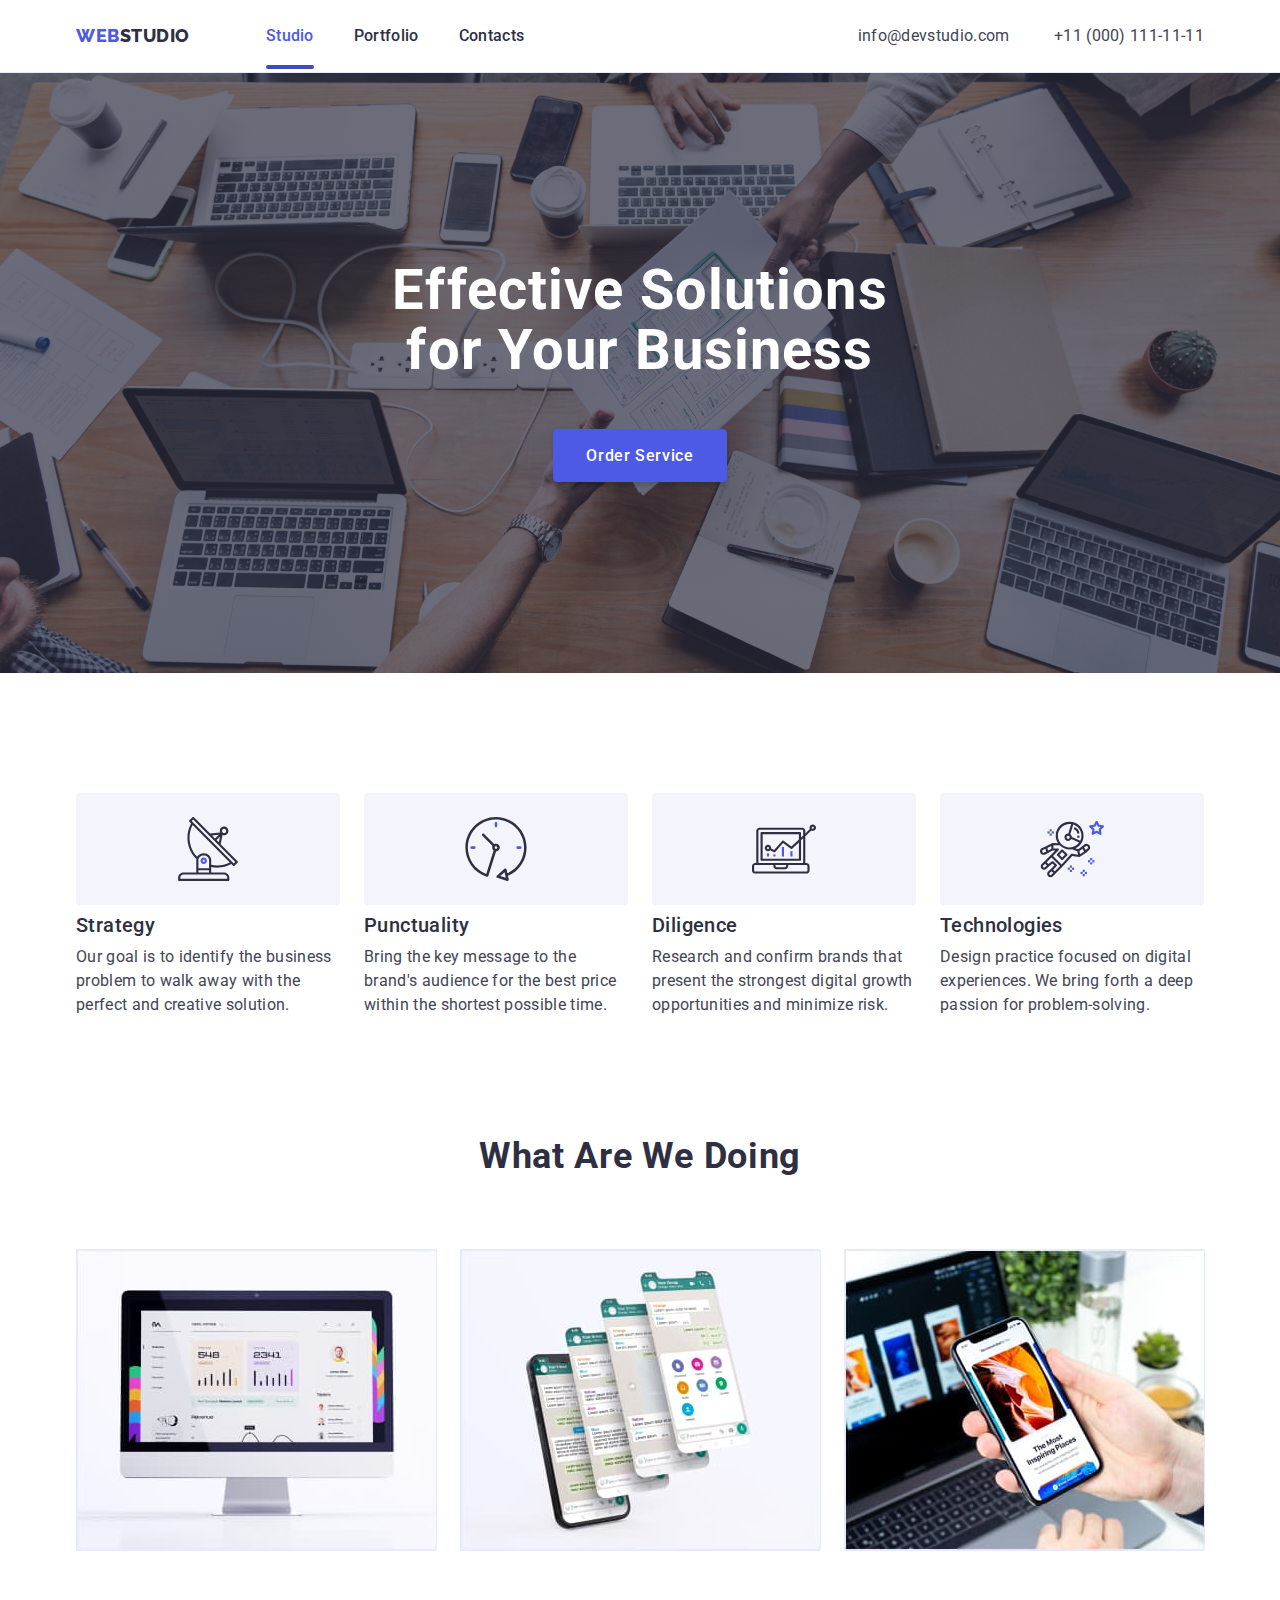
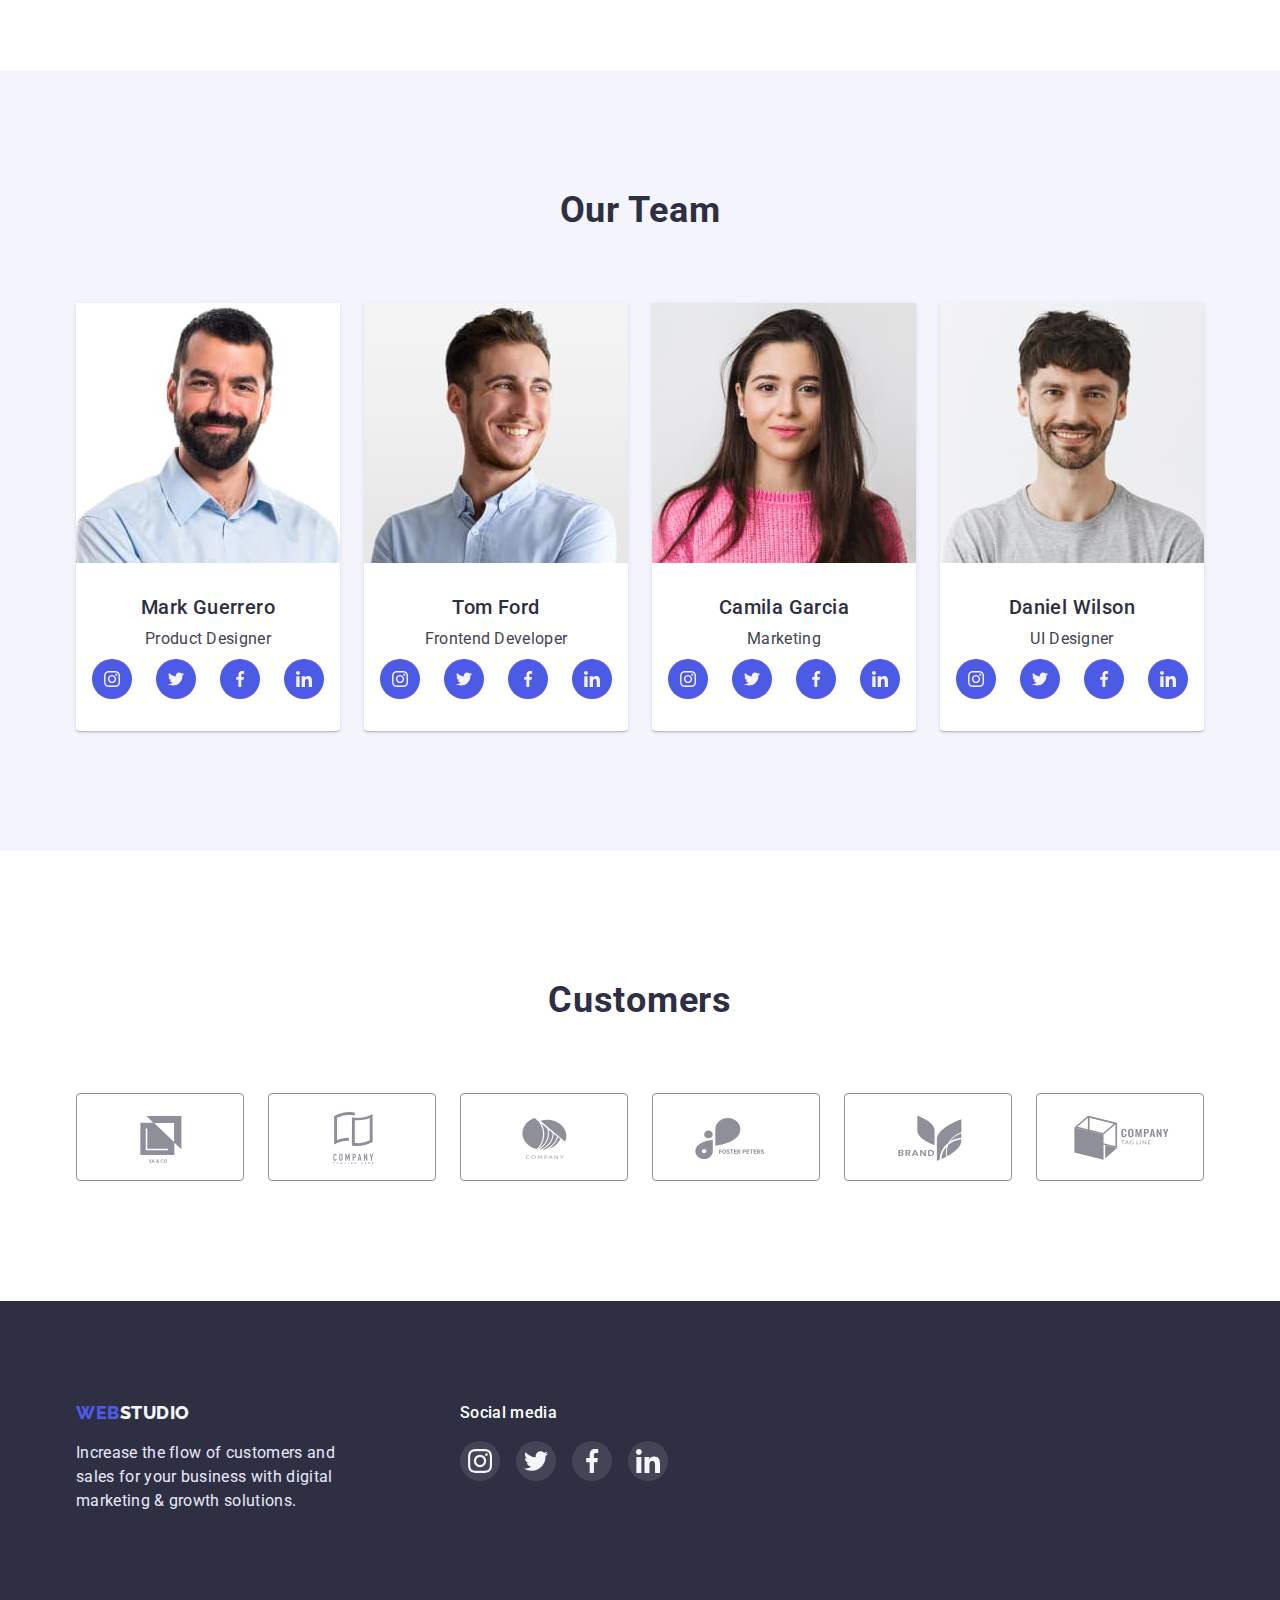
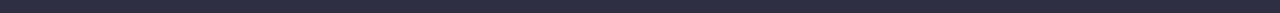
==== index.html @ 1a0aa1dd "all files from hw-5" ====
<!-- @format -->

<!DOCTYPE html>
<html lang="en">
  <head>
    <meta charset="UTF-8" />
    <meta http-equiv="X-UA-Compatible" content="IE=edge" />
    <meta name="viewport" content="width=<device-width>, initial-scale=1.0" />
    <link rel="stylesheet" href="./modern-normalize.css" />
    <link rel="stylesheet" href="./css/styles.css" />
    <title>WEBSTUDIO</title>
    <link rel="preconnect" href="https://fonts.googleapis.com" />
    <link rel="preconnect" href="https://fonts.gstatic.com" crossorigin />
    <link
      href="https://fonts.googleapis.com/css2?family=Raleway:wght@100;200;300;400;500;600;700;800;900&family=Roboto:wght@100;300;400;500;700;900&display=swap"
      rel="stylesheet"
    />
  </head>
  <body>
    <!-- header -->
    <header class="header">
      <div class="container header-container">
        <!--header list -->
        <nav class="header-navigation">
          <a class="logo link" href="./index.html">
            <span class="logo-web">WEB</span>STUDIO
          </a>
          <ul class="header-list list">
            <li>
              <a class="header-link link current" href="./index.html">Studio</a>
            </li>
            <li>
              <a class="header-link link" href="./portfolio.html">Portfolio</a>
            </li>
            <li><a class="header-link link" href="">Contacts</a></li>
          </ul>
        </nav>
        <div>
          <a
            class="header-contact-link link header-mail"
            href="mailto:info@devstudio.com"
          >
            info@devstudio.com
          </a>
          <a
            class="header-contact-link link header-tel"
            href="tel:+11(000)1111111"
          >
            +11 (000) 111-11-11
          </a>
        </div>
      </div>
    </header>

    <!-- main -->
    <main>
      <!--section title-->
      <section class="main-title">
        <div class="container">
          <h1 class="main-title-text">Effective Solutions for Your Business</h1>
          <button class="main-btn" type="button" data-modal-open>
            Order Service
          </button>
        </div>
      </section>

      <!--section features-->
      <section class="features">
        <div class="container">
          <h2 class="visually-hidden">Features</h2>
          <ul class="features-list list">
            <li>
              <div class="feature-block">
                <svg class="feature-icon" width="64" height="64">
                  <use href="./img/symbol-defs.svg#icon-antenna"></use>
                </svg>
              </div>
              <h3 class="features-title">Strategy</h3>
              <p class="features-text">
                Our goal is to identify the business problem to walk away with
                the perfect and creative solution.
              </p>
            </li>
            <li>
              <div class="feature-block">
                <svg class="feature-icon" width="64" height="64">
                  <use href="./img/symbol-defs.svg#icon-clock"></use>
                </svg>
              </div>
              <h3 class="features-title">Punctuality</h3>
              <p class="features-text">
                Bring the key message to the brand's audience for the best price
                within the shortest possible time.
              </p>
            </li>
            <li>
              <div class="feature-block">
                <svg class="feature-icon" width="64" height="64">
                  <use href="./img/symbol-defs.svg#icon-diagram"></use>
                </svg>
              </div>
              <h3 class="features-title">Diligence</h3>
              <p class="features-text">
                Research and confirm brands that present the strongest digital
                growth opportunities and minimize risk.
              </p>
            </li>
            <li>
              <div class="feature-block">
                <svg class="feature-icon" width="64" height="64">
                  <use href="./img/symbol-defs.svg#icon-astronaut"></use>
                </svg>
              </div>
              <h3 class="features-title">Technologies</h3>
              <p class="features-text">
                Design practice focused on digital experiences. We bring forth a
                deep passion for problem-solving.
              </p>
            </li>
          </ul>
        </div>
      </section>

      <!--section whatwedo-->
      <section class="whatwedo">
        <div class="container">
          <h2 class="whatwedo-titel">What are we doing</h2>
          <ul class="whatwedo-list list">
            <li class="whatwedo-item">
              <img
                class="whatwedo-foto"
                src="./img/whatwedo/computer.jpg"
                alt="computer"
              />
            </li>
            <li class="whatwedo-item">
              <img
                class="whatwedo-foto"
                src="./img/whatwedo/screenshots.jpg"
                alt="screenshots"
              />
            </li>
            <li class="whatwedo-item">
              <img
                class="whatwedo-foto"
                src="./img/whatwedo/handy.jpg"
                alt="handy"
              />
            </li>
          </ul>
        </div>
      </section>

      <!--section team-->
      <section class="team">
        <div class="container">
          <h2 class="team-main-title">Our Team</h2>
          <ul class="team-list list">
            <li class="team-block">
              <img
                class="team-foto"
                src="./img/ourteam/markguerrero.jpg"
                alt="Mark Guerrero"
                width="264"
              />
              <div class="team-item">
                <h3 class="team-titel">Mark Guerrero</h3>
                <p class="team-text">Product Designer</p>
                <ul class="soc-list list">
                  <li class="soc-item">
                    <a href="" class="soc-link link">
                      <svg class="soc-icon" width="16" height="16">
                        <use href="./img/symbol-defs.svg#icon-instagram"></use>
                      </svg>
                    </a>
                  </li>
                  <li class="soc-item">
                    <a href="" class="soc-link link">
                      <svg class="soc-icon" width="16" height="16">
                        <use href="./img/symbol-defs.svg#icon-twitter"></use>
                      </svg>
                    </a>
                  </li>
                  <li class="soc-item">
                    <a href="" class="soc-link link">
                      <svg class="soc-icon" width="16" height="16">
                        <use href="./img/symbol-defs.svg#icon-facebook"></use>
                      </svg>
                    </a>
                  </li>
                  <li class="soc-item">
                    <a href="" class="soc-link link">
                      <svg class="soc-icon" width="16" height="16">
                        <use href="./img/symbol-defs.svg#icon-linkedin"></use>
                      </svg>
                    </a>
                  </li>
                </ul>
              </div>
            </li>
            <li class="team-block">
              <img
                class="team-foto"
                src="./img/ourteam/tomford.jpg"
                alt="Tom Ford"
                width="264"
              />
              <div class="team-item">
                <h3 class="team-titel">Tom Ford</h3>
                <p class="team-text">Frontend Developer</p>
                <ul class="soc-list list">
                  <li class="soc-item">
                    <a href="" class="soc-link link">
                      <svg class="soc-icon" width="16" height="16">
                        <use href="./img/symbol-defs.svg#icon-instagram"></use>
                      </svg>
                    </a>
                  </li>
                  <li class="soc-item">
                    <a href="" class="soc-link link">
                      <svg class="soc-icon" width="16" height="16">
                        <use href="./img/symbol-defs.svg#icon-twitter"></use>
                      </svg>
                    </a>
                  </li>
                  <li class="soc-item">
                    <a href="" class="soc-link link">
                      <svg class="soc-icon" width="16" height="16">
                        <use href="./img/symbol-defs.svg#icon-facebook"></use>
                      </svg>
                    </a>
                  </li>
                  <li class="soc-item">
                    <a href="" class="soc-link link">
                      <svg class="soc-icon" width="16" height="16">
                        <use href="./img/symbol-defs.svg#icon-linkedin"></use>
                      </svg>
                    </a>
                  </li>
                </ul>
              </div>
            </li>
            <li class="team-block">
              <img
                class="team-foto"
                src="./img/ourteam/camilagarcia.jpg"
                alt="Camila Garcia"
                width="264"
              />
              <div class="team-item">
                <h3 class="team-titel">Camila Garcia</h3>
                <p class="team-text">Marketing</p>
                <ul class="soc-list list">
                  <li class="soc-item">
                    <a href="" class="soc-link link">
                      <svg class="soc-icon" width="16" height="16">
                        <use href="./img/symbol-defs.svg#icon-instagram"></use>
                      </svg>
                    </a>
                  </li>
                  <li class="soc-item">
                    <a href="" class="soc-link link">
                      <svg class="soc-icon" width="16" height="16">
                        <use href="./img/symbol-defs.svg#icon-twitter"></use>
                      </svg>
                    </a>
                  </li>
                  <li class="soc-item">
                    <a href="" class="soc-link link">
                      <svg class="soc-icon" width="16" height="16">
                        <use href="./img/symbol-defs.svg#icon-facebook"></use>
                      </svg>
                    </a>
                  </li>
                  <li class="soc-item">
                    <a href="" class="soc-link link">
                      <svg class="soc-icon" width="16" height="16">
                        <use href="./img/symbol-defs.svg#icon-linkedin"></use>
                      </svg>
                    </a>
                  </li>
                </ul>
              </div>
            </li>
            <li class="team-block">
              <img
                class="team-foto"
                src="./img/ourteam/danielwilson.jpg"
                alt="Daniel Wilson"
                width="264"
              />
              <div class="team-item">
                <h3 class="team-titel">Daniel Wilson</h3>
                <p class="team-text">UI Designer</p>
                <ul class="soc-list list">
                  <li class="soc-item">
                    <a href="" class="soc-link link">
                      <svg class="soc-icon" width="16" height="16">
                        <use href="./img/symbol-defs.svg#icon-instagram"></use>
                      </svg>
                    </a>
                  </li>
                  <li class="soc-item">
                    <a href="" class="soc-link link">
                      <svg class="soc-icon" width="16" height="16">
                        <use href="./img/symbol-defs.svg#icon-twitter"></use>
                      </svg>
                    </a>
                  </li>
                  <li class="soc-item">
                    <a href="" class="soc-link link">
                      <svg class="soc-icon" width="16" height="16">
                        <use href="./img/symbol-defs.svg#icon-facebook"></use>
                      </svg>
                    </a>
                  </li>
                  <li class="soc-item">
                    <a href="" class="soc-link link">
                      <svg class="soc-icon" width="16" height="16">
                        <use href="./img/symbol-defs.svg#icon-linkedin"></use>
                      </svg>
                    </a>
                  </li>
                </ul>
              </div>
            </li>
          </ul>
        </div>
      </section>

      <!--section customers -->
      <section class="customers">
        <div class="container">
          <h2 class="customers-titel">Customers</h2>
          <ul class="customers-list list">
            <li class="customers-block">
              <a href="" class="customers-link link">
                <svg class="customers-icon" width="104" height="56">
                  <use href="./img/symbol-defs.svg#icon-customer_1"></use>
                </svg>
              </a>
            </li>
            <li class="customers-block">
              <a href="" class="customers-link link">
                <svg class="customers-icon" width="104" height="56">
                  <use href="./img/symbol-defs.svg#icon-customer_2"></use>
                </svg>
              </a>
            </li>
            <li class="customers-block">
              <a href="" class="customers-link link">
                <svg class="customers-icon" width="104" height="56">
                  <use href="./img/symbol-defs.svg#icon-customer_3"></use>
                </svg>
              </a>
            </li>
            <li class="customers-block">
              <a href="" class="customers-link link">
                <svg class="customers-icon" width="104" height="56">
                  <use href="./img/symbol-defs.svg#icon-customer_4"></use>
                </svg>
              </a>
            </li>
            <li class="customers-block">
              <a href="" class="customers-link link">
                <svg class="customers-icon" width="104" height="56">
                  <use href="./img/symbol-defs.svg#icon-customer_5"></use>
                </svg>
              </a>
            </li>
            <li class="customers-block">
              <a href="" class="customers-link link">
                <svg class="customers-icon" width="104" height="56">
                  <use href="./img/symbol-defs.svg#icon-customer_6"></use>
                </svg>
              </a>
            </li>
          </ul>
        </div>
      </section>
    </main>

    <!-- footer-->
    <footer class="footer">
      <div class="container footer-container-list">
        <div class="footer-container-logo">
          <a class="footer-logo link" href="./index.html">
            <span class="logo-web">WEB</span>STUDIO
          </a>
          <p class="footer-text">
            Increase the flow of customers and sales for your business with
            digital marketing & growth solutions.
          </p>
        </div>
        <div class="footer-container-social">
          <p class="footer-soc-text">Social media</p>
          <ul class="footer-soc-list list">
            <li class="soc-item">
              <a href="" class="footer-soc-link link">
                <svg class="soc-icon" width="24" height="24">
                  <use href="./img/symbol-defs.svg#icon-instagram"></use>
                </svg>
              </a>
            </li>
            <li class="soc-item">
              <a href="" class="footer-soc-link link">
                <svg class="soc-icon" width="24" height="24">
                  <use href="./img/symbol-defs.svg#icon-twitter"></use>
                </svg>
              </a>
            </li>
            <li class="soc-item">
              <a href="" class="footer-soc-link link">
                <svg class="soc-icon" width="24" height="24">
                  <use href="./img/symbol-defs.svg#icon-facebook"></use>
                </svg>
              </a>
            </li>
            <li class="soc-item">
              <a href="" class="footer-soc-link link">
                <svg class="soc-icon" width="24" height="24">
                  <use href="./img/symbol-defs.svg#icon-linkedin"></use>
                </svg>
              </a>
            </li>
          </ul>
        </div>
      </div>
    </footer>

    <div class="backdrop is-hidden" data-modal>
      <div class="modal">
        <button type="button" class="modal-close" data-modal-close>
          <svg class="close-icon" width="8" height="8">
            <use href="./img/symbol-defs.svg#icon-close"></use>
          </svg>
        </button>
      </div>
    </div>

    <script src="./js/modal.js"></script>
  </body>
</html>
---- css/styles.css ----
/** @format */

:root {
  --primary-brand-color: #4d5ae5;
  --dark-color: #2e2f42;
  --success-color: #31d0aa;
  --text-color: #434455;
  --subtle-text-color: #8e8f99;
  --accent-color: #e7e9fc;
  --light-color: #f4f4fd;
  --white-color: #ffffff;
  --pressed-state-color: #404bbf;
  --bg-gradient: linear-gradient(rgba(46, 47, 66, 0.7), rgba(46, 47, 66, 0.7));
  --footer-icon-gradient: linear-gradient(
    90deg,
    rgba(255, 255, 255, 0.1) 50%,
    rgba(255, 255, 255, 0.1) 100%
  );
  --transition-time: 250ms cubic-bezier(0.4, 0, 0.2, 1);
}

/*
* {
  margin: 0;
  padding: 0;
  list-style: none;
  box-sizing: border-box;
}
*/

p,
h1,
h2,
h3,
h4,
h5,
h6 {
  margin: 0;
}

ul,
ol {
  margin: 0;
  padding-left: 0;
}

body {
  font-family: "Roboto", sans-serif;
  font-size: 16px;
  letter-spacing: 0.02em;
  color: var(--dark-color);
  background-color: var(--white-color);
}

.img {
  display: block;
  max-width: 100%;
  height: auto;
}

/*_________________________ visually-hidden _________*/

.visually-hidden {
  position: absolute;
  width: 1px;
  height: 1px;
  margin: -1px;
  border: 0;
  padding: 0;

  white-space: nowrap;
  clip-path: inset(100%);
  clip: rect(0 0 0 0);
  overflow: hidden;
}

.is-hidden {
  opacity: 0;
  visibility: hidden;
  pointer-events: none;
}

/* _______________________ HEADER __________________________*/

.header {
  padding-top: 24px;
  padding-bottom: 24px;
  border-bottom: 1px solid var(--accent-color);
}
.header-container {
  display: flex;
  align-items: center;
}

.container {
  width: 1158px;
  padding-left: 15px;
  padding-right: 15px;
  /*  outline: 1px solid red; */
  margin: 0 auto;
}

.header-navigation {
  display: flex;
  align-items: center;
  margin-right: auto;
}

.header-list {
  display: flex;
  gap: 40px;
}

.logo,
.logo-web {
  font-family: "Raleway", sans-serif;
  font-weight: 800;
  font-size: 18px;
  line-height: 1.33;
  letter-spacing: 0.03em;
  text-transform: uppercase;
  color: var(--dark-color);
}

.logo {
  margin-right: 76px;
}

.logo-web {
  color: var(--primary-brand-color);
}

.list {
  list-style: none;
}

.link {
  text-decoration: none;
}

.header-link {
  font-weight: 500;
  font-size: 16px;
  line-height: 1.5;
  cursor: pointer;
  letter-spacing: 0.02em;
  color: var(--dark-color);

  transition: color var(--transition-time);
  position: relative;
}

.header-link.current::after {
  content: "";
  position: absolute;
  width: 100%;
  height: 4px;
  background-color: var(--pressed-state-color);
  border-radius: 2px;
  left: 0;
  bottom: -24px;
}

.current {
  color: var(--primary-brand-color);
}

.header-link:hover,
.header-link:focus,
.header-link:active {
  color: var(--primary-brand-color);
}

.header-contact-link {
  line-height: 1.5;
  letter-spacing: 0.02em;
  color: var(--text-color);

  transition: color var(--transition-time);
}

.header-contact-link:hover,
.header-contact-link:focus,
.header-contact-link:active {
  color: var(--primary-brand-color);
}

.header-mail {
  margin-right: 40px;
}

/* _______________________ MAIN __________________________*/
/*___________title______________*/
.main-title {
  padding-top: 188px;
  padding-bottom: 188px;
  background-color: var(--dark-color);
  background-image: var(--bg-gradient), url(../img/people_office_bg.jpg);
  background-repeat: no-repeat;
  background-position: center;
  background-size: cover;
  max-width: 1440px;
  height: 600px;
  margin: 0 auto;
}
/*
.main-title-items {
  text-align: center;
}
*/
.main-title-text {
  font-weight: 700;
  font-size: 56px;
  line-height: 1.07;
  text-align: center;
  letter-spacing: 0.02em;
  color: var(--white-color);
  margin: 0 auto;
  margin-bottom: 48px;
  width: 496px;
}

.main-btn {
  font-family: "Roboto";
  font-style: normal;
  font-weight: 500;
  font-size: 16px;
  line-height: calc(19 / 16);
  letter-spacing: 0.04em;
  color: var(--white-color);
  background-color: var(--primary-brand-color);
  /*width: 169px;
  height: 56px;
  */
  border: 1px solid var(--primary-brand-color);
  border-radius: 4px;
  cursor: pointer;
  box-shadow: 0px 4px 4px rgba(0, 0, 0, 0.15);
  text-align: center;
  padding-top: 16px;
  padding-bottom: 16px;
  padding-left: 32px;
  padding-right: 32px;
  display: block;
  margin: 0 auto;

  transition: background-color var(--transition-time),
    border var(--transition-time);
}

.main-btn:hover,
.main-btn:focus,
.main-btn:active {
  background-color: var(--pressed-state-color);
  border: 1px solid var(--pressed-state-color);
}

/*___________section features ______________*/

.features {
  padding-top: 120px;
  padding-bottom: 60px;
}

.features-list {
  display: flex;
  justify-content: center;
  align-items: center;
  gap: 24px;
}

.feature-block {
  width: 264px;
  height: 112px;
  background-color: var(--light-color);
  border-radius: 4px;
  margin-bottom: 8px;
  display: flex;
  justify-content: center;
  align-items: center;
}

.feature-icon {
  fill: var(--dark-color);
}

.test-icon {
  margin-top: 24px;
  margin-bottom: 100px;
}

.features-title {
  font-weight: 500;
  font-size: 20px;
  line-height: 1.2;
  letter-spacing: 0.02em;
  margin-bottom: 8px;
}

.features-text {
  line-height: 1.5;
  color: var(--text-color);
  max-width: 264px;
}

/*___________section whatwedo______________*/

.whatwedo {
  padding-top: 60px;
  padding-bottom: 120px;
}

.whatwedo-item {
  width: 360px;
  background: linear-gradient(
      0deg,
      rgba(77, 90, 229, 0.1),
      rgba(77, 90, 229, 0.1)
    ),
    url(2225.jpg);
  border: 1px solid var(--accent-color);
}

.whatwedo-list {
  display: flex;
  gap: 24px;
}

.whatwedo-titel {
  font-weight: 700;
  font-size: 36px;
  line-height: 1.11;
  text-align: center;
  letter-spacing: 0.02em;
  text-transform: capitalize;
  margin-bottom: 72px;
}
.whatwedo-foto {
  display: block;
  width: 360px;
  background-size: cover;
}

/*___________section team______________*/

.team {
  background-color: var(--light-color);
  padding-top: 120px;
  padding-bottom: 120px;
}

.team-list {
  display: flex;
  gap: 24px;
}

.team-main-title {
  font-weight: 700;
  font-size: 36px;
  line-height: 1.11;
  text-align: center;
  letter-spacing: 0.02em;
  text-transform: capitalize;
  margin-bottom: 72px;
}

.team-block {
  width: 264px;
  background: var(--white-color);
  box-shadow: 0px 1px 6px rgba(46, 47, 66, 0.08),
    0px 1px 1px rgba(46, 47, 66, 0.16), 0px 2px 1px rgba(46, 47, 66, 0.08);
  border-radius: 0px 0px 4px 4px;
}

.team-foto {
  display: block;
}

.team-item {
  padding-top: 32px;
  padding-bottom: 32px;
}

.team-titel {
  font-weight: 500;
  font-size: 20px;
  line-height: 1.2;
  text-align: center;
  letter-spacing: 0.02em;
  margin-bottom: 8px;
}

.team-text {
  line-height: 1.5;
  text-align: center;
  color: var(--text-color);
  margin-bottom: 8px;
}

.soc-list,
.footer-soc-list {
  display: flex;
  justify-content: center;
  gap: 24px;
}

.soc-item {
  width: 40px;
  height: 40px;
}

.soc-link,
.footer-soc-link {
  width: 100%;
  height: 100%;
  background-color: var(--primary-brand-color);
  border-radius: 50%;
  display: flex;
  justify-content: center;
  align-items: center;

  transition: background-color var(--transition-time);
}

.soc-link:hover,
.soc-link:focus {
  background-color: var(--pressed-state-color);
}

.soc-icon {
  fill: var(--light-color);
}

/*___________section customers ______________*/

.customers {
  padding-top: 130px;
  padding-bottom: 120px;
}

.customers-titel {
  font-weight: 700;
  font-size: 36px;
  line-height: 1.11;
  text-align: center;
  letter-spacing: 0.02em;
  margin-bottom: 72px;
}

.customers-list {
  display: flex;
  justify-content: center;
  gap: 24px;
}

.customers-block {
  width: 168px;
  height: 88px;
  border-radius: 4px;
  display: flex;
  justify-content: center;
  align-items: center;
}

.customers-link {
  width: 100%;
  height: 100%;
  border: 1px solid currentColor;
  border-radius: 4px;
  color: var(--subtle-text-color);
  display: flex;
  justify-content: center;
  align-items: center;

  transition: border-color var(--transition-time), color var(--transition-time);
}

.customers-icon {
  fill: currentColor;
}

.customers-link:hover,
.customers-link:focus {
  border-color: var(--pressed-state-color);
  color: var(--pressed-state-color);
}

/* _______________________ FOOTER __________________________*/

.footer {
  background-color: var(--dark-color);
  padding-top: 100px;
  padding-bottom: 100px;
}
.footer-container-list {
  display: flex;
  gap: 120px;
}

.footer-logo {
  font-family: "Raleway", sans-serif;
  font-weight: 800;
  font-size: 18px;
  line-height: calc(21 / 18);
  letter-spacing: 0.03em;
  text-transform: uppercase;
  color: var(--light-color);
}

.footer-text {
  line-height: 1.5;
  color: var(--accent-color);
  max-width: 264px;
  margin-top: 16px;
}

.footer-soc-text {
  color: var(--white-color);
  font-weight: 500;
  line-height: 1.5;
  margin-bottom: 16px;
}
.footer-soc-list {
  gap: 16px;
}

.footer-soc-link {
  background: var(--footer-icon-gradient);
}

.footer-soc-link:hover,
.footer-soc-link:focus {
  background-color: var(--success-color);
}
/*________________________ BACKDROP _______________________*/

.backdrop {
  position: fixed;
  top: 0;
  width: 100%;
  height: 100%;
  background-color: rgba(46, 47, 66, 0.4);
  transition: opacity var(--transition-time), visibility var(--transition-time);
}

.modal {
  position: absolute;
  top: 80%;
  left: 50%;

  width: 408px;
  min-height: 576px;
  background: #fcfcfc;
  box-shadow: 0px 1px 1px rgba(0, 0, 0, 0.14), 0px 1px 3px rgba(0, 0, 0, 0.12),
    0px 2px 1px rgba(0, 0, 0, 0.2);
  border-radius: 4px;

  transform: translate(-50%, -80%) scale(1);
  transition: transform var(--transition-time);
}

.backdrop.is-hidden .modal {
  transform: translate(-50%, -80%) scale(0);
}

.modal-close {
  background-color: var(--accent-color);
  border: 1px solid rgba(0, 0, 0, 0.1);
  border-radius: 50%;
  width: 24px;
  height: 24px;
  float: right;
  margin-top: 24px;
  margin-right: 24px;

  display: flex;
  justify-content: center;
  align-items: center;

  transition: border-color var(--transition-time),
    background-color var(--transition-time), fill var(--transition-time);
}

.modal-close:hover,
.modal-close:focus {
  background-color: var(--pressed-state-color);
  border-color: var(--pressed-state-color);
  fill: var(--white-color);
}

/*______________________________________ PORTFOLIO _______________________*/

/*___________ section buttons ______________*/

.btn-list {
  display: flex;
  justify-content: center;
  gap: 24px;
  margin-bottom: 72px;
}

.portfolio-btn {
  font-family: "Roboto", sans-serif;
  font-style: normal;
  font-weight: 500;
  font-size: 16px;
  line-height: 1.5;
  text-align: center;
  letter-spacing: 0.04em;
  color: var(--primary-brand-color);
  background-color: var(--light-color);
  border: 1px solid var(--accent-color);
  border-radius: 4px;
  cursor: pointer;
  padding-top: 12px;
  padding-bottom: 12px;
  padding-left: 24px;
  padding-right: 24px;

  transition: background-color var(--transition-time),
    color var(--transition-time), border var(--transition-time),
    box-shadow var(--transition-time);
}

.portfolio-btn:hover,
.portfolio-btn:focus,
.portfolio-btn:active {
  background-color: var(--pressed-state-color);
  color: var(--white-color);
  border: 1px solid var(--pressed-state-color);
  box-shadow: 0px 3px 1px rgba(0, 0, 0, 0.1), 0px 2px 1px rgba(0, 0, 0, 0.08),
    0px 2px 2px rgba(0, 0, 0, 0.12);
}

/*___________ section portfolio ______________*/

.portfolio {
  padding-top: 96px;
  padding-bottom: 120px;
}

.portfolio-list {
  display: flex;
  flex-wrap: wrap;
  column-gap: 24px;
  row-gap: 48px;
}

.portfolio-block {
  width: 360px;
}

.portfolio-link {
  display: block;
  box-shadow: 0px 1px 6px rgba(46, 47, 66, 0.08);

  transition: box-shadow var(--transition-time);
}

.portfolio-link:hover,
.portfolio-link:focus {
  /*  border: 0.5px solid var(--light-color); */
  box-shadow: 0px 1px 6px rgba(46, 47, 66, 0.08),
    0px 1px 1px rgba(46, 47, 66, 0.16), 0px 2px 1px rgba(46, 47, 66, 0.08);
}

.portfolio-block:hover .portfolio-foto-text {
  transform: translateY(0%);
}

.portfolio-foto-wrap {
  position: relative;
  overflow: hidden;
}

.portfolio-foto {
  display: block;
}

.portfolio-foto-text {
  position: absolute;
  top: 0;
  line-height: 1.5;
  letter-spacing: 0.02em;
  color: var(--light-color);
  background-color: var(--primary-brand-color);
  width: 100%;
  height: 100%;
  padding-top: 40px;
  padding-left: 32px;
  padding-right: 32px;

  transform: translateY(100%);
  transition: transform var(--transition-time);
  overflow: auto;
}

.portfolio-item {
  border: 1px solid var(--accent-color);
  box-shadow: 0px 1px 6px rgba(46, 47, 66, 0.08);
  border-top: 0px;
  padding-top: 32px;
  padding-bottom: 32px;
  padding-left: 16px;
  padding-right: 16px;
}

.portfolio-titel {
  font-weight: 500;
  font-size: 20px;
  line-height: 1.2;
  letter-spacing: 0.02em;
  margin-bottom: 8px;
  color: var(--dark-color);
}

.portfolio-text {
  line-height: 1.5;
  color: var(--text-color);
}
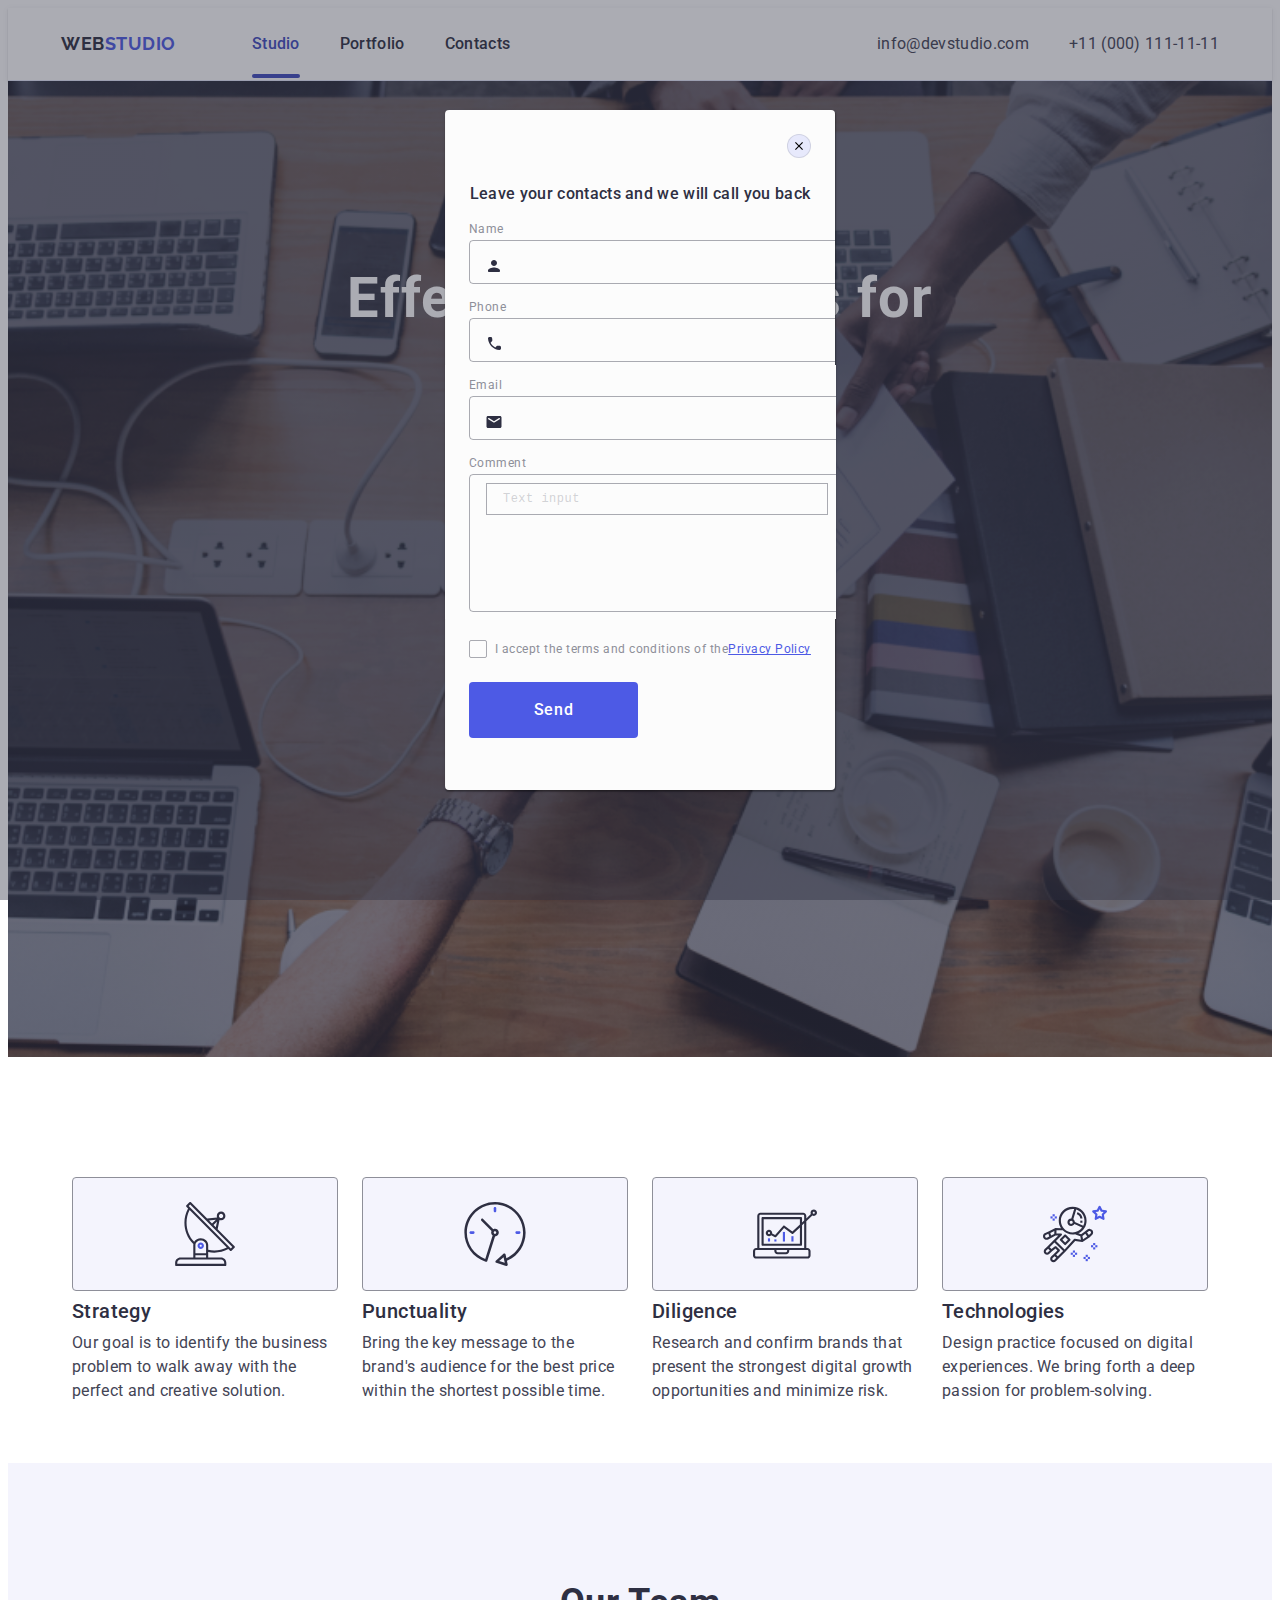
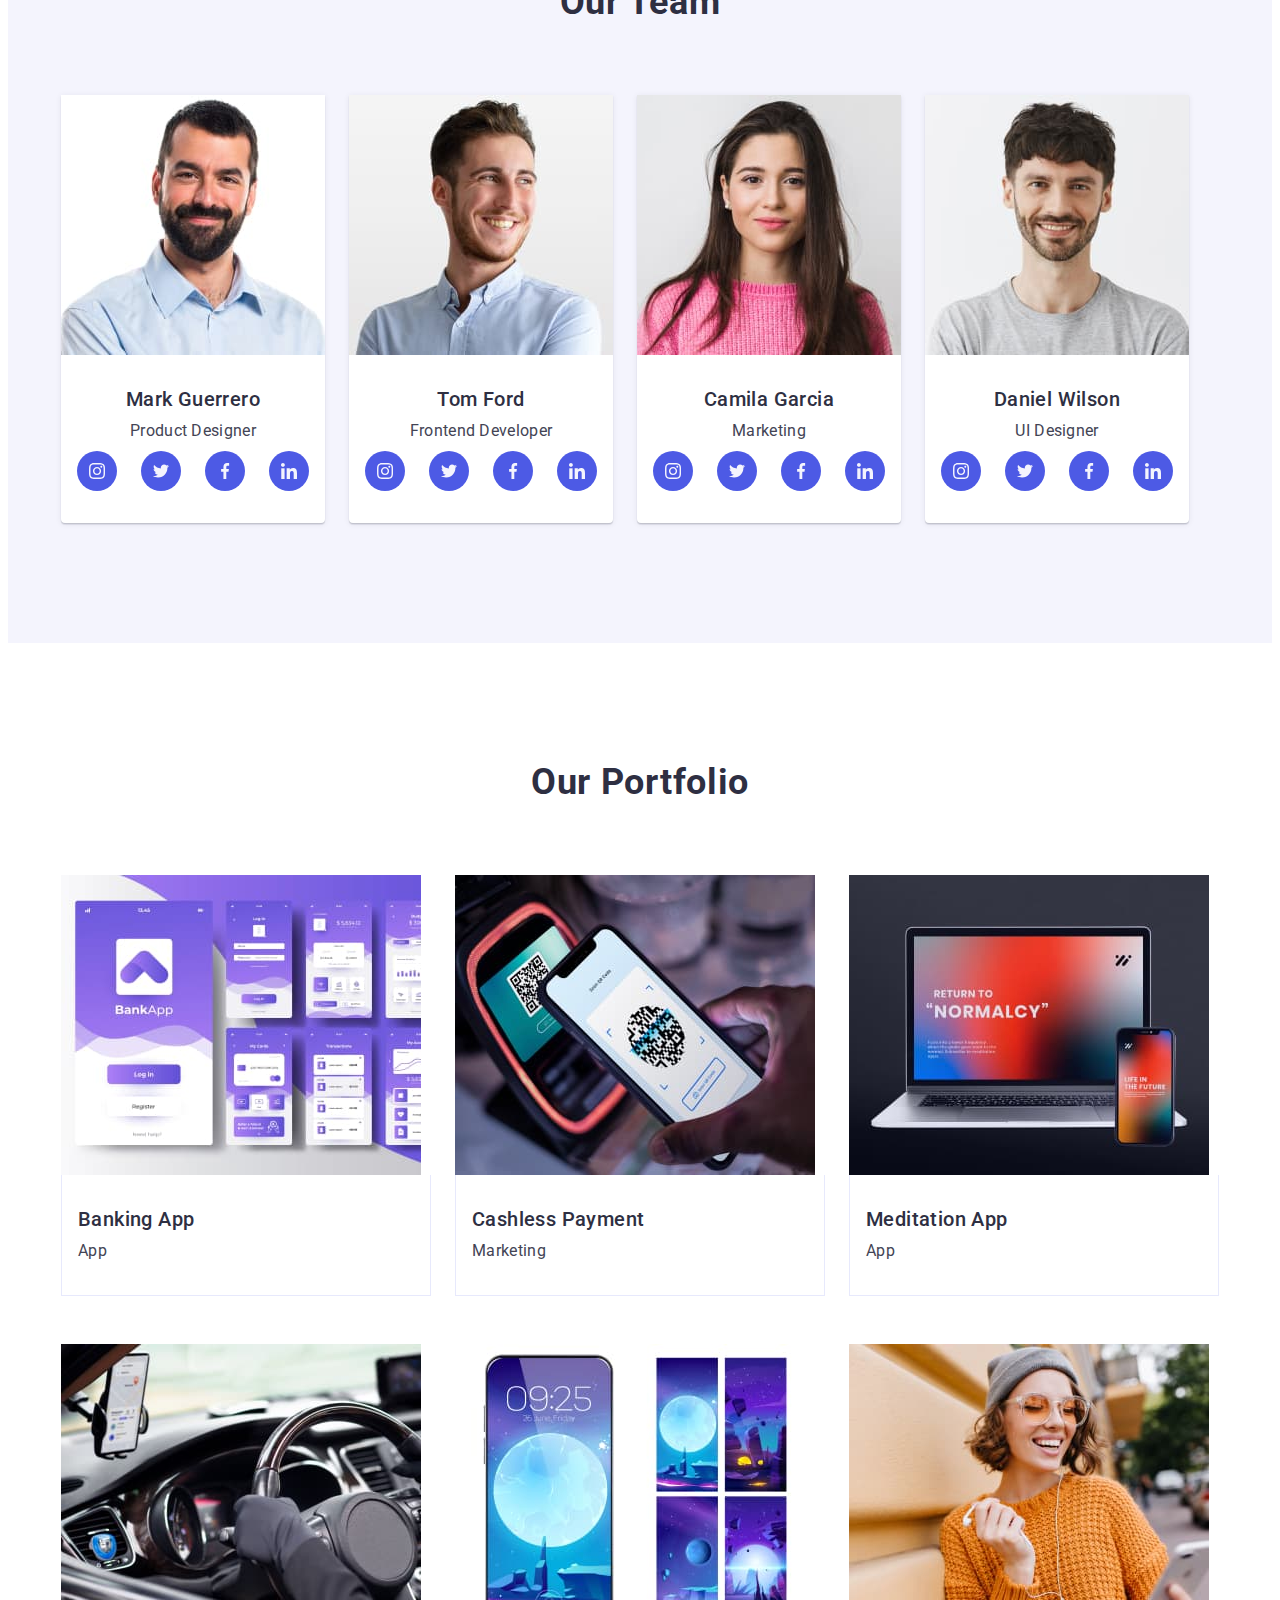
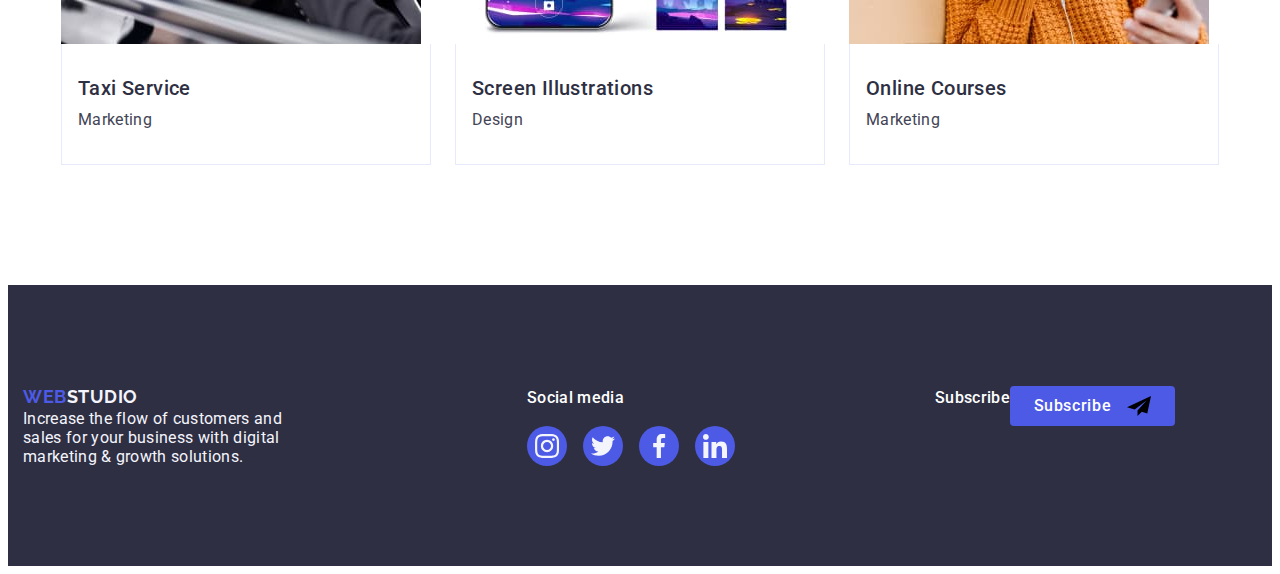
==== commit 7b649f77: "alles update" ====
--- a/index.html
+++ b/index.html
@@ -6,13 +6,19 @@
     <meta charset="UTF-8" />
     <meta http-equiv="X-UA-Compatible" content="IE=edge" />
     <meta name="viewport" content="width=<device-width>, initial-scale=1.0" />
-    <link rel="stylesheet" href="./modern-normalize.css" />
+    <link
+      rel="stylesheet"
+      href="https://cdnjs.cloudflare.com/ajax/libs/modern-normalize/2.0.0/modern-normalize.min.css"
+      integrity="sha512-4xo8blKMVCiXpTaLzQSLSw3KFOVPWhm/TRtuPVc4WG6kUgjH6J03IBuG7JZPkcWMxJ5huwaBpOpnwYElP/m6wg=="
+      crossorigin="anonymous"
+      referrerpolicy="no-referrer"
+    />
     <link rel="stylesheet" href="./css/styles.css" />
     <title>WEBSTUDIO</title>
     <link rel="preconnect" href="https://fonts.googleapis.com" />
     <link rel="preconnect" href="https://fonts.gstatic.com" crossorigin />
     <link
-      href="https://fonts.googleapis.com/css2?family=Raleway:wght@100;200;300;400;500;600;700;800;900&family=Roboto:wght@100;300;400;500;700;900&display=swap"
+      href="https://fonts.googleapis.com/css2?family=Raleway:wght@700;&family=Roboto:wght@400;500;700;&display=swap"
       rel="stylesheet"
     />
   </head>
@@ -22,33 +28,37 @@
       <div class="container header-container">
         <!--header list -->
         <nav class="header-navigation">
-          <a class="logo link" href="./index.html">
-            <span class="logo-web">WEB</span>STUDIO
-          </a>
+          <a class="logo link" href="./index.html"
+            >Web<span class="logo-web">Studio</span></a
+          >
           <ul class="header-list list">
-            <li>
+            <li class="header-list-point">
               <a class="header-link link current" href="./index.html">Studio</a>
             </li>
-            <li>
-              <a class="header-link link" href="./portfolio.html">Portfolio</a>
-            </li>
-            <li><a class="header-link link" href="">Contacts</a></li>
+            <li class="header-list-point">
+              <a class="header-link link" href="#portfolio">Portfolio</a>
+            </li>
+            <li class="header-list-point">
+              <a class="header-link link" href="">Contacts</a>
+            </li>
           </ul>
         </nav>
-        <div>
-          <a
-            class="header-contact-link link header-mail"
-            href="mailto:info@devstudio.com"
-          >
-            info@devstudio.com
-          </a>
-          <a
-            class="header-contact-link link header-tel"
-            href="tel:+11(000)1111111"
-          >
-            +11 (000) 111-11-11
-          </a>
-        </div>
+        <address class="header-adress">
+          <ul class="header-address-list">
+            <li>
+              <a
+                class="header-contact-link link"
+                href="mailto:info@devstudio.com"
+                >info@devstudio.com</a
+              >
+            </li>
+            <li>
+              <a class="header-contact-link link" href="tel:+110001111111">
+                +11 (000) 111-11-11
+              </a>
+            </li>
+          </ul>
+        </address>
       </div>
     </header>
 
@@ -56,11 +66,9 @@
     <main>
       <!--section title-->
       <section class="main-title">
-        <div class="container">
+        <div class="container"> 
           <h1 class="main-title-text">Effective Solutions for Your Business</h1>
-          <button class="main-btn" type="button" data-modal-open>
-            Order Service
-          </button>
+          <button class="main-btn" type="button">Order Service</button>
         </div>
       </section>
 
@@ -69,10 +77,10 @@
         <div class="container">
           <h2 class="visually-hidden">Features</h2>
           <ul class="features-list list">
-            <li>
+            <li class="features-list-point">
               <div class="feature-block">
                 <svg class="feature-icon" width="64" height="64">
-                  <use href="./img/symbol-defs.svg#icon-antenna"></use>
+                  <use href="./images/icons.svg#icon-antenna"></use>
                 </svg>
               </div>
               <h3 class="features-title">Strategy</h3>
@@ -81,10 +89,10 @@
                 the perfect and creative solution.
               </p>
             </li>
-            <li>
+            <li class="features-list-point">
               <div class="feature-block">
                 <svg class="feature-icon" width="64" height="64">
-                  <use href="./img/symbol-defs.svg#icon-clock"></use>
+                  <use href="./images/icons.svg#icon-clock"></use>
                 </svg>
               </div>
               <h3 class="features-title">Punctuality</h3>
@@ -93,10 +101,10 @@
                 within the shortest possible time.
               </p>
             </li>
-            <li>
+            <li class="features-list-point">
               <div class="feature-block">
                 <svg class="feature-icon" width="64" height="64">
-                  <use href="./img/symbol-defs.svg#icon-diagram"></use>
+                  <use href="./images/icons.svg#icon-diagram"></use>
                 </svg>
               </div>
               <h3 class="features-title">Diligence</h3>
@@ -105,10 +113,10 @@
                 growth opportunities and minimize risk.
               </p>
             </li>
-            <li>
+            <li class="features-list-point">
               <div class="feature-block">
                 <svg class="feature-icon" width="64" height="64">
-                  <use href="./img/symbol-defs.svg#icon-astronaut"></use>
+                  <use href="./images/icons.svg#icon-astronaut"></use>
                 </svg>
               </div>
               <h3 class="features-title">Technologies</h3>
@@ -116,36 +124,6 @@
                 Design practice focused on digital experiences. We bring forth a
                 deep passion for problem-solving.
               </p>
-            </li>
-          </ul>
-        </div>
-      </section>
-
-      <!--section whatwedo-->
-      <section class="whatwedo">
-        <div class="container">
-          <h2 class="whatwedo-titel">What are we doing</h2>
-          <ul class="whatwedo-list list">
-            <li class="whatwedo-item">
-              <img
-                class="whatwedo-foto"
-                src="./img/whatwedo/computer.jpg"
-                alt="computer"
-              />
-            </li>
-            <li class="whatwedo-item">
-              <img
-                class="whatwedo-foto"
-                src="./img/whatwedo/screenshots.jpg"
-                alt="screenshots"
-              />
-            </li>
-            <li class="whatwedo-item">
-              <img
-                class="whatwedo-foto"
-                src="./img/whatwedo/handy.jpg"
-                alt="handy"
-              />
             </li>
           </ul>
         </div>
@@ -159,7 +137,7 @@
             <li class="team-block">
               <img
                 class="team-foto"
-                src="./img/ourteam/markguerrero.jpg"
+                src="./images/ourteam/markguerrero.jpg"
                 alt="Mark Guerrero"
                 width="264"
               />
@@ -170,28 +148,28 @@
                   <li class="soc-item">
                     <a href="" class="soc-link link">
                       <svg class="soc-icon" width="16" height="16">
-                        <use href="./img/symbol-defs.svg#icon-instagram"></use>
+                        <use href="./images/icons.svg#icon-instagram"></use>
                       </svg>
                     </a>
                   </li>
                   <li class="soc-item">
                     <a href="" class="soc-link link">
                       <svg class="soc-icon" width="16" height="16">
-                        <use href="./img/symbol-defs.svg#icon-twitter"></use>
+                        <use href="./images/icons.svg#icon-twitter"></use>
                       </svg>
                     </a>
                   </li>
                   <li class="soc-item">
                     <a href="" class="soc-link link">
                       <svg class="soc-icon" width="16" height="16">
-                        <use href="./img/symbol-defs.svg#icon-facebook"></use>
+                        <use href="./images/icons.svg#icon-facebook"></use>
                       </svg>
                     </a>
                   </li>
                   <li class="soc-item">
                     <a href="" class="soc-link link">
                       <svg class="soc-icon" width="16" height="16">
-                        <use href="./img/symbol-defs.svg#icon-linkedin"></use>
+                        <use href="./images/icons.svg#icon-linkedin"></use>
                       </svg>
                     </a>
                   </li>
@@ -201,7 +179,7 @@
             <li class="team-block">
               <img
                 class="team-foto"
-                src="./img/ourteam/tomford.jpg"
+                src="./images/ourteam/tomford.jpg"
                 alt="Tom Ford"
                 width="264"
               />
@@ -209,31 +187,31 @@
                 <h3 class="team-titel">Tom Ford</h3>
                 <p class="team-text">Frontend Developer</p>
                 <ul class="soc-list list">
-                  <li class="soc-item">
-                    <a href="" class="soc-link link">
-                      <svg class="soc-icon" width="16" height="16">
-                        <use href="./img/symbol-defs.svg#icon-instagram"></use>
-                      </svg>
-                    </a>
-                  </li>
-                  <li class="soc-item">
-                    <a href="" class="soc-link link">
-                      <svg class="soc-icon" width="16" height="16">
-                        <use href="./img/symbol-defs.svg#icon-twitter"></use>
-                      </svg>
-                    </a>
-                  </li>
-                  <li class="soc-item">
-                    <a href="" class="soc-link link">
-                      <svg class="soc-icon" width="16" height="16">
-                        <use href="./img/symbol-defs.svg#icon-facebook"></use>
-                      </svg>
-                    </a>
-                  </li>
-                  <li class="soc-item">
-                    <a href="" class="soc-link link">
-                      <svg class="soc-icon" width="16" height="16">
-                        <use href="./img/symbol-defs.svg#icon-linkedin"></use>
+                  <li class="soc-item transition">
+                    <a href="" class="soc-link link">
+                      <svg class="soc-icon" width="16" height="16">
+                        <use href="./images/icons.svg#icon-instagram"></use>
+                      </svg>
+                    </a>
+                  </li>
+                  <li class="soc-item transition">
+                    <a href="" class="soc-link link">
+                      <svg class="soc-icon" width="16" height="16">
+                        <use href="./images/icons.svg#icon-twitter"></use>
+                      </svg>
+                    </a>
+                  </li>
+                  <li class="soc-item transition">
+                    <a href="" class="soc-link link">
+                      <svg class="soc-icon" width="16" height="16">
+                        <use href="./images/icons.svg#icon-facebook"></use>
+                      </svg>
+                    </a>
+                  </li>
+                  <li class="soc-item transition">
+                    <a href="" class="soc-link link">
+                      <svg class="soc-icon" width="16" height="16">
+                        <use href="./images/icons.svg#icon-linkedin"></use>
                       </svg>
                     </a>
                   </li>
@@ -243,7 +221,7 @@
             <li class="team-block">
               <img
                 class="team-foto"
-                src="./img/ourteam/camilagarcia.jpg"
+                src="./images/ourteam/camilagarcia.jpg"
                 alt="Camila Garcia"
                 width="264"
               />
@@ -251,31 +229,31 @@
                 <h3 class="team-titel">Camila Garcia</h3>
                 <p class="team-text">Marketing</p>
                 <ul class="soc-list list">
-                  <li class="soc-item">
-                    <a href="" class="soc-link link">
-                      <svg class="soc-icon" width="16" height="16">
-                        <use href="./img/symbol-defs.svg#icon-instagram"></use>
-                      </svg>
-                    </a>
-                  </li>
-                  <li class="soc-item">
-                    <a href="" class="soc-link link">
-                      <svg class="soc-icon" width="16" height="16">
-                        <use href="./img/symbol-defs.svg#icon-twitter"></use>
-                      </svg>
-                    </a>
-                  </li>
-                  <li class="soc-item">
-                    <a href="" class="soc-link link">
-                      <svg class="soc-icon" width="16" height="16">
-                        <use href="./img/symbol-defs.svg#icon-facebook"></use>
-                      </svg>
-                    </a>
-                  </li>
-                  <li class="soc-item">
-                    <a href="" class="soc-link link">
-                      <svg class="soc-icon" width="16" height="16">
-                        <use href="./img/symbol-defs.svg#icon-linkedin"></use>
+                  <li class="soc-item transition">
+                    <a href="" class="soc-link link">
+                      <svg class="soc-icon" width="16" height="16">
+                        <use href="./images/icons.svg#icon-instagram"></use>
+                      </svg>
+                    </a>
+                  </li>
+                  <li class="soc-item transition">
+                    <a href="" class="soc-link link">
+                      <svg class="soc-icon" width="16" height="16">
+                        <use href="./images/icons.svg#icon-twitter"></use>
+                      </svg>
+                    </a>
+                  </li>
+                  <li class="soc-item transition">
+                    <a href="" class="soc-link link">
+                      <svg class="soc-icon" width="16" height="16">
+                        <use href="./images/icons.svg#icon-facebook"></use>
+                      </svg>
+                    </a>
+                  </li>
+                  <li class="soc-item transition">
+                    <a href="" class="soc-link link">
+                      <svg class="soc-icon" width="16" height="16">
+                        <use href="./images/icons.svg#icon-linkedin"></use>
                       </svg>
                     </a>
                   </li>
@@ -285,7 +263,7 @@
             <li class="team-block">
               <img
                 class="team-foto"
-                src="./img/ourteam/danielwilson.jpg"
+                src="./images/ourteam/danielwilson.jpg"
                 alt="Daniel Wilson"
                 width="264"
               />
@@ -293,31 +271,31 @@
                 <h3 class="team-titel">Daniel Wilson</h3>
                 <p class="team-text">UI Designer</p>
                 <ul class="soc-list list">
-                  <li class="soc-item">
-                    <a href="" class="soc-link link">
-                      <svg class="soc-icon" width="16" height="16">
-                        <use href="./img/symbol-defs.svg#icon-instagram"></use>
-                      </svg>
-                    </a>
-                  </li>
-                  <li class="soc-item">
-                    <a href="" class="soc-link link">
-                      <svg class="soc-icon" width="16" height="16">
-                        <use href="./img/symbol-defs.svg#icon-twitter"></use>
-                      </svg>
-                    </a>
-                  </li>
-                  <li class="soc-item">
-                    <a href="" class="soc-link link">
-                      <svg class="soc-icon" width="16" height="16">
-                        <use href="./img/symbol-defs.svg#icon-facebook"></use>
-                      </svg>
-                    </a>
-                  </li>
-                  <li class="soc-item">
-                    <a href="" class="soc-link link">
-                      <svg class="soc-icon" width="16" height="16">
-                        <use href="./img/symbol-defs.svg#icon-linkedin"></use>
+                  <li class="soc-item transition">
+                    <a href="" class="soc-link link">
+                      <svg class="soc-icon" width="16" height="16">
+                        <use href="./images/icons.svg#icon-instagram"></use>
+                      </svg>
+                    </a>
+                  </li>
+                  <li class="soc-item transition">
+                    <a href="" class="soc-link link">
+                      <svg class="soc-icon" width="16" height="16">
+                        <use href="./images/icons.svg#icon-twitter"></use>
+                      </svg>
+                    </a>
+                  </li>
+                  <li class="soc-item transition">
+                    <a href="" class="soc-link link">
+                      <svg class="soc-icon" width="16" height="16">
+                        <use href="./images/icons.svg#icon-facebook"></use>
+                      </svg>
+                    </a>
+                  </li>
+                  <li class="soc-item transition">
+                    <a href="" class="soc-link link">
+                      <svg class="soc-icon" width="16" height="16">
+                        <use href="./images/icons.svg#icon-linkedin"></use>
                       </svg>
                     </a>
                   </li>
@@ -328,52 +306,124 @@
         </div>
       </section>
 
-      <!--section customers -->
-      <section class="customers">
+      <!-- section portfolio -->
+      <section class="portfolio" id="portfolio">
         <div class="container">
-          <h2 class="customers-titel">Customers</h2>
-          <ul class="customers-list list">
-            <li class="customers-block">
-              <a href="" class="customers-link link">
-                <svg class="customers-icon" width="104" height="56">
-                  <use href="./img/symbol-defs.svg#icon-customer_1"></use>
-                </svg>
-              </a>
-            </li>
-            <li class="customers-block">
-              <a href="" class="customers-link link">
-                <svg class="customers-icon" width="104" height="56">
-                  <use href="./img/symbol-defs.svg#icon-customer_2"></use>
-                </svg>
-              </a>
-            </li>
-            <li class="customers-block">
-              <a href="" class="customers-link link">
-                <svg class="customers-icon" width="104" height="56">
-                  <use href="./img/symbol-defs.svg#icon-customer_3"></use>
-                </svg>
-              </a>
-            </li>
-            <li class="customers-block">
-              <a href="" class="customers-link link">
-                <svg class="customers-icon" width="104" height="56">
-                  <use href="./img/symbol-defs.svg#icon-customer_4"></use>
-                </svg>
-              </a>
-            </li>
-            <li class="customers-block">
-              <a href="" class="customers-link link">
-                <svg class="customers-icon" width="104" height="56">
-                  <use href="./img/symbol-defs.svg#icon-customer_5"></use>
-                </svg>
-              </a>
-            </li>
-            <li class="customers-block">
-              <a href="" class="customers-link link">
-                <svg class="customers-icon" width="104" height="56">
-                  <use href="./img/symbol-defs.svg#icon-customer_6"></use>
-                </svg>
-              </a>
+          <h2 class="portfolio-main-title">Our Portfolio</h2>
+          <ul class="portfolio-list">
+            <li class="portfolio-list-point">
+              <div class="portfolio-img-container">
+                <img
+                  class="portfolio-foto"
+                  src="./images/portfolio/bankingapp.jpg"
+                  alt="Bankingapp"
+                  width="360"
+                />
+                <p class="portfolio-img-container-text">
+                  14 Stylish and User-Friendly App Design Concepts · Task
+                  Manager App · Calorie Tracker App · Exotic Fruit Ecommerce App
+                  · Cloud Storage App
+                </p>
+              </div>
+              <div class="portfolio-container">
+                <h3 class="portfolio-titel">Banking App</h3>
+                <p class="portfolio-text">App</p>
+              </div>
+            </li>
+            <li class="portfolio-list-point">
+              <div class="portfolio-img-container">
+                <img
+                  class="portfolio-foto"
+                  src="./images/portfolio/cashlesspayment.jpg"
+                  alt="Cashlesspayment"
+                  width="360"
+                />
+                <p class="portfolio-img-container-text">
+                  14 Stylish and User-Friendly App Design Concepts · Task
+                  Manager App · Calorie Tracker App · Exotic Fruit Ecommerce App
+                  · Cloud Storage App
+                </p>
+              </div>
+              <div class="portfolio-container">
+                <h3 class="portfolio-titel">Cashless Payment</h3>
+                <p class="portfolio-text">Marketing</p>
+              </div>
+            </li>
+            <li class="portfolio-list-point">
+              <div class="portfolio-img-container">
+                <img
+                  class="portfolio-foto"
+                  src="./images/portfolio/meditaionapp.jpg"
+                  alt="Meditaionapp"
+                  width="360"
+                />
+                <p class="portfolio-img-container-text">
+                  14 Stylish and User-Friendly App Design Concepts · Task
+                  Manager App · Calorie Tracker App · Exotic Fruit Ecommerce App
+                  · Cloud Storage App
+                </p>
+              </div>
+              <div class="portfolio-container">
+                <h3 class="portfolio-titel">Meditation App</h3>
+                <p class="portfolio-text">App</p>
+              </div>
+            </li>
+            <li class="portfolio-list-point">
+              <div class="portfolio-img-container">
+                <img
+                  class="portfolio-foto"
+                  src="./images/portfolio/taxiservice.jpg"
+                  alt="Taxiservice"
+                  width="360"
+                />
+                <p class="portfolio-img-container-text">
+                  14 Stylish and User-Friendly App Design Concepts · Task
+                  Manager App · Calorie Tracker App · Exotic Fruit Ecommerce App
+                  · Cloud Storage App
+                </p>
+              </div>
+              <div class="portfolio-container">
+                <h3 class="portfolio-titel">Taxi Service</h3>
+                <p class="portfolio-text">Marketing</p>
+              </div>
+            </li>
+            <li class="portfolio-list-point">
+              <div class="portfolio-img-container">
+                <img
+                  class="portfolio-foto"
+                  src="./images/portfolio/screenillustrations.jpg"
+                  alt="Screenillustrations"
+                  width="360"
+                />
+                <p class="portfolio-img-container-text">
+                  14 Stylish and User-Friendly App Design Concepts · Task
+                  Manager App · Calorie Tracker App · Exotic Fruit Ecommerce App
+                  · Cloud Storage App
+                </p>
+              </div>
+              <div class="portfolio-container">
+                <h3 class="portfolio-titel">Screen Illustrations</h3>
+                <p class="portfolio-text">Design</p>
+              </div>
+            </li>
+            <li class="portfolio-list-point">
+              <div class="portfolio-img-container">
+                <img
+                  class="portfolio-foto"
+                  src="./images/portfolio/onlinecourses.jpg"
+                  alt="Onlinecourses"
+                  width="360"
+                />
+                <p class="portfolio-img-container-text">
+                  14 Stylish and User-Friendly App Design Concepts · Task
+                  Manager App · Calorie Tracker App · Exotic Fruit Ecommerce App
+                  · Cloud Storage App
+                </p>
+              </div>
+              <div class="portfolio-container">
+                <h3 class="portfolio-titel">Online Courses</h3>
+                <p class="portfolio-text">Marketing</p>
+              </div>
             </li>
           </ul>
         </div>
@@ -385,7 +435,7 @@
       <div class="container footer-container-list">
         <div class="footer-container-logo">
           <a class="footer-logo link" href="./index.html">
-            <span class="logo-web">WEB</span>STUDIO
+            Web<span class="logo-web-footer">Studio</span>
           </a>
           <p class="footer-text">
             Increase the flow of customers and sales for your business with
@@ -398,46 +448,138 @@
             <li class="soc-item">
               <a href="" class="footer-soc-link link">
                 <svg class="soc-icon" width="24" height="24">
-                  <use href="./img/symbol-defs.svg#icon-instagram"></use>
+                  <use href="./images/icons.svg#icon-instagram"></use>
                 </svg>
               </a>
             </li>
             <li class="soc-item">
               <a href="" class="footer-soc-link link">
                 <svg class="soc-icon" width="24" height="24">
-                  <use href="./img/symbol-defs.svg#icon-twitter"></use>
+                  <use href="./images/icons.svg#icon-twitter"></use>
                 </svg>
               </a>
             </li>
             <li class="soc-item">
               <a href="" class="footer-soc-link link">
                 <svg class="soc-icon" width="24" height="24">
-                  <use href="./img/symbol-defs.svg#icon-facebook"></use>
+                  <use href="./images/icons.svg#icon-facebook"></use>
                 </svg>
               </a>
             </li>
             <li class="soc-item">
               <a href="" class="footer-soc-link link">
                 <svg class="soc-icon" width="24" height="24">
-                  <use href="./img/symbol-defs.svg#icon-linkedin"></use>
+                  <use href="./images/icons.svg#icon-linkedin"></use>
                 </svg>
               </a>
             </li>
           </ul>
+        </div>
+        <div class="footer-container-subscribe footer-form-wrap">
+            <p class="footer-soc-text">Subscribe</p>
+            <form class="footer-form">
+              <label class="footer-subscribe-label visually-hidden" for="subscribe"> Subscribe
+              <input class="footer-subscribe-input" type="email" id="subscribe" name="subscribe" placeholder="E-mail">
+              </label>
+              <button class="footer-button-submit" type="submit">Subscribe
+                <svg class="footer-button-icon" width="24" height="24">
+                  <use href="./images/icons.svg#icon-footer-button"></use>
+                </svg>
+              </button>
+            </form>
         </div>
       </div>
     </footer>
 
-    <div class="backdrop is-hidden" data-modal>
+        <!-- modal -->
+    <!-- <div class="modal-overlay is-open"> -->
+    <div class="modal-overlay is-open">
       <div class="modal">
-        <button type="button" class="modal-close" data-modal-close>
-          <svg class="close-icon" width="8" height="8">
-            <use href="./img/symbol-defs.svg#icon-close"></use>
-          </svg>
-        </button>
+        <button class="modal-close" type="button"> 
+            <svg class="modal-icon-x" width="8" height="8">
+              <use href="./images/icons.svg#icon-button-close"></use>
+            </svg>
+      </button> 
+        <p class="modal-main-text">
+          Leave your contacts and we will call you back
+        </p>
+        <form class="modal-form">
+          <div class="modal-block">
+            <label for="user-name" class="modal-label">Name </label>
+            <div class="modal-input-wrap">
+              <input
+                class="modal-input"
+                type="text"
+                id="user-name"
+                name="user-name"
+                required
+              />
+              <svg class="modal-icon" width="18" height="24">
+                <use href="./images/icons.svg#icon-modal-user"></use>
+              </svg>
+            </div>
+          </div>
+          <div class="modal-block">
+            <label for="user-tel" class="modal-label">Phone </label>
+            <div class="modal-input-wrap">
+              <input
+                class="modal-input"
+                type="tel"
+                id="user-tel"
+                name="user-tel"
+                required
+              />
+              <svg class="modal-icon" width="18" height="24">
+                <use href="./images/icons.svg#icon-modal-tel"></use>
+              </svg>
+            </div>
+          </div>
+          <div class="modal-block">
+            <label for="user-email" class="modal-label">Email </label>
+            <div class="modal-input-wrap">
+              <input
+                class="modal-input"
+                type="email"
+                id="user-email"
+                name="user-email"
+              />
+              <svg class="modal-icon" width="18" height="24">
+                <use href="./images/icons.svg#icon-modal-email"></use>
+              </svg>
+            </div>
+          </div>
+          <div class="modal-block comment-block">
+            <label for="user-comment" class="modal-label"> Comment </label>
+            <textarea
+              class="modal-comment"
+              id="user-comment"
+              name="user-comment"
+              placeholder="Text input"
+            ></textarea>
+          </div>
+          <div class="modal-block policy-block">
+            <input
+              class="moda-policy-checkbox visually-hidden"
+              type="checkbox"
+              id="user-privacy"
+              name="user-privacy"
+              value="true"
+              required
+            />
+            <label class="modal-policy-label" for="user-privacy">
+              <span class="modal-policy-span">
+                <svg class="modal-check-icon" width="10" height="8">
+                  <use href="./images/icons.svg#icon-ckeckbox"></use>
+                </svg>
+              </span>
+              I accept the terms and conditions of the
+              <a class="modal-policy-link link" href=" "> Privacy Policy </a>
+            </label>
+          </div>
+          <button class="modal-send-button" type="submit">Send</button>
+        </form>
       </div>
     </div>
 
-    <script src="./js/modal.js"></script>
   </body>
 </html>
--- a/css/styles.css
+++ b/css/styles.css
@@ -16,7 +16,6 @@
     rgba(255, 255, 255, 0.1) 50%,
     rgba(255, 255, 255, 0.1) 100%
   );
-  --transition-time: 250ms cubic-bezier(0.4, 0, 0.2, 1);
 }
 
 /*
@@ -74,19 +73,15 @@
   overflow: hidden;
 }
 
-.is-hidden {
-  opacity: 0;
-  visibility: hidden;
-  pointer-events: none;
-}
-
 /* _______________________ HEADER __________________________*/
 
 .header {
   padding-top: 24px;
   padding-bottom: 24px;
   border-bottom: 1px solid var(--accent-color);
-}
+  box-shadow:0px 2px 1px rgba(46, 47, 66, 0.08), 0px 1px 1px rgba(46, 47, 66, 0.16), 0px 1px 6px rgba(46, 47, 66, 0.08); 
+}
+
 .header-container {
   display: flex;
   align-items: center;
@@ -96,7 +91,6 @@
   width: 1158px;
   padding-left: 15px;
   padding-right: 15px;
-  /*  outline: 1px solid red; */
   margin: 0 auto;
 }
 
@@ -110,24 +104,26 @@
   display: flex;
   gap: 40px;
 }
+
+
 
 .logo,
 .logo-web {
   font-family: "Raleway", sans-serif;
-  font-weight: 800;
+  font-weight: 700;
   font-size: 18px;
   line-height: 1.33;
   letter-spacing: 0.03em;
   text-transform: uppercase;
-  color: var(--dark-color);
 }
 
 .logo {
   margin-right: 76px;
+  color: #2E2F42;
 }
 
 .logo-web {
-  color: var(--primary-brand-color);
+  color: #4D5AE5;
 }
 
 .list {
@@ -144,45 +140,54 @@
   line-height: 1.5;
   cursor: pointer;
   letter-spacing: 0.02em;
-  color: var(--dark-color);
-
-  transition: color var(--transition-time);
+  padding: 24px 0 24px;
+  color: #2e2f42;
+  transition: color 250ms cubic-bezier(0.4, 0, 0.2, 1);
+
+}
+
+.current::after {
+  content: '';
+  width: 100%;
+  position: absolute;
+  left: 0;
+  bottom: -1px;
+  height: 4px;
+  background-color: #404bbf; 
+  border-radius: 2px;
+}
+
+.current {
+  color: #404bbf;
   position: relative;
 }
 
-.header-link.current::after {
-  content: "";
-  position: absolute;
-  width: 100%;
-  height: 4px;
-  background-color: var(--pressed-state-color);
-  border-radius: 2px;
-  left: 0;
-  bottom: -24px;
-}
-
-.current {
-  color: var(--primary-brand-color);
-}
-
 .header-link:hover,
-.header-link:focus,
-.header-link:active {
-  color: var(--primary-brand-color);
+.header-link:focus {
+  color: #404bbf;
+}
+
+.header-adress {
+  font-style: normal;
+}
+
+.header-address-list{
+  list-style-type:none;
+  display: flex;
+  gap: 40px;
 }
 
 .header-contact-link {
+  font-size: 16px;
   line-height: 1.5;
   letter-spacing: 0.02em;
-  color: var(--text-color);
-
-  transition: color var(--transition-time);
+  color: #434455;
+  transition: color 250ms cubic-bezier(0.4, 0, 0.2, 1);
 }
 
 .header-contact-link:hover,
-.header-contact-link:focus,
-.header-contact-link:active {
-  color: var(--primary-brand-color);
+.header-contact-link:focus {
+  color: #404bbf;
 }
 
 .header-mail {
@@ -195,7 +200,7 @@
   padding-top: 188px;
   padding-bottom: 188px;
   background-color: var(--dark-color);
-  background-image: var(--bg-gradient), url(../img/people_office_bg.jpg);
+  background-image: var(--bg-gradient), url(../images/people_office_bg.jpg);
   background-repeat: no-repeat;
   background-position: center;
   background-size: cover;
@@ -217,25 +222,24 @@
   color: var(--white-color);
   margin: 0 auto;
   margin-bottom: 48px;
-  width: 496px;
+  width: 600px;
 }
 
 .main-btn {
-  font-family: "Roboto";
+  font-family:"Roboto", sans-serif;
   font-style: normal;
   font-weight: 500;
   font-size: 16px;
   line-height: calc(19 / 16);
   letter-spacing: 0.04em;
   color: var(--white-color);
-  background-color: var(--primary-brand-color);
-  /*width: 169px;
-  height: 56px;
-  */
+  background-color: #4d5ae5;
+  /* width: 169px;
+  height: 56px; */
   border: 1px solid var(--primary-brand-color);
   border-radius: 4px;
   cursor: pointer;
-  box-shadow: 0px 4px 4px rgba(0, 0, 0, 0.15);
+  box-shadow: 0 4px 4px 0 rgba(0, 0, 0, 0.15);
   text-align: center;
   padding-top: 16px;
   padding-bottom: 16px;
@@ -243,9 +247,7 @@
   padding-right: 32px;
   display: block;
   margin: 0 auto;
-
-  transition: background-color var(--transition-time),
-    border var(--transition-time);
+  transition: background-color 250ms cubic-bezier(0.4, 0, 0.2, 1);
 }
 
 .main-btn:hover,
@@ -278,6 +280,7 @@
   display: flex;
   justify-content: center;
   align-items: center;
+  border: 1px solid #8e8f99;
 }
 
 .feature-icon {
@@ -409,8 +412,7 @@
   height: 40px;
 }
 
-.soc-link,
-.footer-soc-link {
+.soc-link {
   width: 100%;
   height: 100%;
   background-color: var(--primary-brand-color);
@@ -418,8 +420,18 @@
   display: flex;
   justify-content: center;
   align-items: center;
-
-  transition: background-color var(--transition-time);
+  transition: background-color 250ms cubic-bezier(0.4, 0, 0.2, 1);
+}
+
+.footer-soc-link {
+  width: 100%;
+  height: 100%;
+  background-color: #4d5ae5;
+  border-radius: 50%;
+  display: flex;
+  justify-content: center;
+  align-items: center;
+  transition: background-color 250ms cubic-bezier(0.4, 0, 0.2, 1);
 }
 
 .soc-link:hover,
@@ -471,8 +483,6 @@
   display: flex;
   justify-content: center;
   align-items: center;
-
-  transition: border-color var(--transition-time), color var(--transition-time);
 }
 
 .customers-icon {
@@ -494,24 +504,51 @@
 }
 .footer-container-list {
   display: flex;
+  align-items: baseline;
+  margin-right: 120px;
   gap: 120px;
+}
+
+.footer-container-logo {
+  margin-right: 120px;
+
 }
 
 .footer-logo {
   font-family: "Raleway", sans-serif;
-  font-weight: 800;
+  font-weight: 700;
   font-size: 18px;
   line-height: calc(21 / 18);
   letter-spacing: 0.03em;
   text-transform: uppercase;
-  color: var(--light-color);
+  color: #4D5AE5;
+  margin-bottom: 17px;
+
+}
+
+.logo-web-footer {
+  font-family: "Raleway", sans-serif;
+  font-weight: 700;
+  font-size: 18px;
+  line-height: 1.33;
+  letter-spacing: 0.03em;
+  text-transform: uppercase;
+  color: #F4F4FD;
+  margin-bottom: 17px;
+
 }
 
 .footer-text {
-  line-height: 1.5;
-  color: var(--accent-color);
+  font-family: "Roboto", sans-serif;
+  font-weight: 400;
+  font-size: 16px;
+  letter-spacing: 0.02em;
+  color:#F4F4FD;
   max-width: 264px;
-  margin-top: 16px;
+}
+
+.footer-container-social {
+  margin-right: 80px;
 }
 
 .footer-soc-text {
@@ -525,72 +562,73 @@
 }
 
 .footer-soc-link {
-  background: var(--footer-icon-gradient);
+  background-color: #4d5ae5;
 }
 
 .footer-soc-link:hover,
 .footer-soc-link:focus {
-  background-color: var(--success-color);
-}
-/*________________________ BACKDROP _______________________*/
-
-.backdrop {
-  position: fixed;
-  top: 0;
-  width: 100%;
-  height: 100%;
-  background-color: rgba(46, 47, 66, 0.4);
-  transition: opacity var(--transition-time), visibility var(--transition-time);
-}
-
-.modal {
-  position: absolute;
-  top: 80%;
-  left: 50%;
-
-  width: 408px;
-  min-height: 576px;
-  background: #fcfcfc;
-  box-shadow: 0px 1px 1px rgba(0, 0, 0, 0.14), 0px 1px 3px rgba(0, 0, 0, 0.12),
-    0px 2px 1px rgba(0, 0, 0, 0.2);
+  background-color: #31d0aa;
+}
+
+.footer-container-subscribe{
+  display: flex;
+  justify-content: space-between;
+  align-items: center;
+}
+
+.footer-form{
+   display: flex;
+      gap: 24px;
+}
+
+.footer-subscribe-label {
+  color: #FFFFFF;
+  margin-bottom: 16px;
+
+}
+
+.footer-subscribe-input {
+  font-size: 12px;
+  line-height: 2;
+  letter-spacing: 0.04em;
+  padding-left: 16px; 
+  border-radius: 4px; 
+  margin-right: 24px;
+  width: 264px;
+  height: 40px;
+  color: #ffffff;
+  border: 1px solid #ffffff; 
+  background-color: transparent;
+ box-shadow: 0px 4px 4px rgba(0, 0, 0, 0.15); 
+}
+
+.footer-button-submit {
+  min-width: 165px; 
+  height: 40px;
+  display: flex; 
+   justify-content: center;
+align-items: center;
+font-family: "Roboto", sans-serif;
+ font-size: 16px;
+font-weight: 500;
+ line-height: 1.5;
+ letter-spacing: 0.04em;
+  color: #ffffff;
+  cursor: pointer;
+  background-color: #4D5AE5;
+  border: none;
   border-radius: 4px;
-
-  transform: translate(-50%, -80%) scale(1);
-  transition: transform var(--transition-time);
-}
-
-.backdrop.is-hidden .modal {
-  transform: translate(-50%, -80%) scale(0);
-}
-
-.modal-close {
-  background-color: var(--accent-color);
-  border: 1px solid rgba(0, 0, 0, 0.1);
-  border-radius: 50%;
-  width: 24px;
-  height: 24px;
-  float: right;
-  margin-top: 24px;
-  margin-right: 24px;
-
-  display: flex;
-  justify-content: center;
-  align-items: center;
-
-  transition: border-color var(--transition-time),
-    background-color var(--transition-time), fill var(--transition-time);
-}
-
-.modal-close:hover,
-.modal-close:focus {
-  background-color: var(--pressed-state-color);
-  border-color: var(--pressed-state-color);
-  fill: var(--white-color);
-}
-
-/*______________________________________ PORTFOLIO _______________________*/
-
-/*___________ section buttons ______________*/
+}
+
+.footer-button-icon{
+  margin-left: 16px; 
+}
+
+
+
+/*______________________________________PORTFOLIO_______________________*/
+
+/*___________section buttons______________*/
 
 .btn-list {
   display: flex;
@@ -616,10 +654,6 @@
   padding-bottom: 12px;
   padding-left: 24px;
   padding-right: 24px;
-
-  transition: background-color var(--transition-time),
-    color var(--transition-time), border var(--transition-time),
-    box-shadow var(--transition-time);
 }
 
 .portfolio-btn:hover,
@@ -633,10 +667,18 @@
 }
 
 /*___________ section portfolio ______________*/
-
 .portfolio {
-  padding-top: 96px;
-  padding-bottom: 120px;
+  padding: 120px 0 120px 0;
+}
+
+.portfolio-main-title{
+  font-weight: 700;
+  font-size: 36px;
+  line-height: 1.11;
+  text-align: center;
+  letter-spacing: 0.02em;
+  text-transform: capitalize;
+  margin-bottom: 72px;
 }
 
 .portfolio-list {
@@ -646,63 +688,37 @@
   row-gap: 48px;
 }
 
-.portfolio-block {
-  width: 360px;
-}
-
-.portfolio-link {
-  display: block;
-  box-shadow: 0px 1px 6px rgba(46, 47, 66, 0.08);
-
-  transition: box-shadow var(--transition-time);
-}
-
-.portfolio-link:hover,
-.portfolio-link:focus {
-  /*  border: 0.5px solid var(--light-color); */
-  box-shadow: 0px 1px 6px rgba(46, 47, 66, 0.08),
-    0px 1px 1px rgba(46, 47, 66, 0.16), 0px 2px 1px rgba(46, 47, 66, 0.08);
-}
-
-.portfolio-block:hover .portfolio-foto-text {
-  transform: translateY(0%);
-}
-
-.portfolio-foto-wrap {
-  position: relative;
-  overflow: hidden;
+.portfolio-list-point {
+  width: calc((100% - 48px) / 3);
+  transition: box-shadow 250ms cubic-bezier(0.4, 0, 0.2, 1); 
+  list-style-type: none;
+}
+
+.portfolio-list-point:hover {
+  box-shadow: 0px 1px 6px rgba(46, 47, 66, 0.08), 0px 1px 1px rgba(46, 47, 66, 0.16), 0px 2px 1px rgba(46, 47, 66, 0.08);
+}
+
+.portfolio-list-point:hover .portfolio-img-container p  {
+    transform: translateY(0%);
+}
+
+.portfolio-container {
+  padding: 32px 16px;
+  border: 1px solid #e7e9fc;
+  border-top: none;
 }
 
 .portfolio-foto {
   display: block;
 }
 
-.portfolio-foto-text {
-  position: absolute;
-  top: 0;
-  line-height: 1.5;
-  letter-spacing: 0.02em;
-  color: var(--light-color);
-  background-color: var(--primary-brand-color);
-  width: 100%;
-  height: 100%;
-  padding-top: 40px;
-  padding-left: 32px;
-  padding-right: 32px;
-
-  transform: translateY(100%);
-  transition: transform var(--transition-time);
-  overflow: auto;
-}
-
 .portfolio-item {
   border: 1px solid var(--accent-color);
-  box-shadow: 0px 1px 6px rgba(46, 47, 66, 0.08);
-  border-top: 0px;
   padding-top: 32px;
   padding-bottom: 32px;
   padding-left: 16px;
   padding-right: 16px;
+  border-top: 0;
 }
 
 .portfolio-titel {
@@ -711,10 +727,359 @@
   line-height: 1.2;
   letter-spacing: 0.02em;
   margin-bottom: 8px;
-  color: var(--dark-color);
 }
 
 .portfolio-text {
   line-height: 1.5;
   color: var(--text-color);
-}
+} 
+
+.portfolio-text:hover {
+transform: translateY(0%);
+}
+
+.portfolio-img-container {
+  position: relative; 
+  overflow: hidden; 
+}
+
+.portfolio-img-container-text{
+  position: absolute;
+  top: 0;
+  font-size: 16px; 
+  line-height: 1.5;
+  letter-spacing: 0.02em;
+  color: #f4f4fd;
+  padding: 40px 32px;
+  background-color: #4d5ae5;
+  height: 100%; 
+  width: 100%;
+  transform: translateY(100%);
+  transition: transform 250ms cubic-bezier(0.4, 0, 0.2, 1);
+
+}
+
+
+/*_________________________ visually-hidden _________*/
+
+.visually-hidden {
+  position: absolute;
+  width: 1px;
+  height: 1px;
+  margin: -1px;
+  border: 0;
+  padding: 0;
+
+  white-space: nowrap;
+  clip-path: inset(100%);
+  clip: rect(0 0 0 0);
+  overflow: hidden;
+}
+
+
+/* ________________modal_________________________________ */
+
+.modal-overlay {
+  background-color: rgba(46, 47, 66, 0.4);
+  position: fixed;
+  top: 0;
+  left: 0;
+  width: 100%;
+  height:   100%;
+  z-index: 999;
+  /* display: flex;
+  justify-content: center;
+  align-items: center; */
+
+  /* opacity: 0;
+  visibility: hidden; */
+  pointer-events: none;
+  transition: opacity 250ms cubic-bezier(0.4, 0, 0.2, 1), visibility 250ms cubic-bezier(0.4, 0, 0.2, 1);
+}
+
+.is-open {
+  opacity: 1;
+  visibility: visible;
+  pointer-events: auto;
+}
+
+.modal {
+  position: absolute;
+  top: 50%;
+  left: 50%;
+  background-color: #FCFCFC;
+  max-width: 408px;
+  min-height: 584px;
+  overflow-y: auto;
+  border-radius: 4px;
+  transition: transform 250ms cubic-bezier(0.4, 0, 0.2, 1); 
+  transform: translate(-50%, -50%);
+padding: 72px 24px 24px 24px; 
+   box-shadow:  0px 1px 1px rgba(0, 0, 0, 0.14), 0px 1px 3px rgba(0, 0, 0, 0.12), 0px 2px 1px rgba(0, 0, 0, 0.2); 
+}
+
+/*
+.modal-close {
+  width: 24px;
+  height: 24px;
+  position: absolute;
+  right: 24px;
+  top: 24px;
+  border-radius: 50%; 
+  display: flex; 
+  align-items: center;
+  justify-content: center; 
+  background-color: #e7e9fc; 
+ 
+  cursor: pointer;
+  transition: background-color 250ms cubic-bezier(0.4, 0, 0.2, 1), border 250ms cubic-bezier(0.4, 0, 0.2, 1); 
+  border: 250ms cubic-bezier(0.4, 0, 0.2, 1); 
+
+}
+
+.modal-close:hover,
+.modal-close:focus  {
+ background-color: #404bbf; 
+  border: none; 
+}
+*/
+
+.modal-close {
+  width: 24px;
+  height: 24px;
+  position: absolute;
+  right: 24px;
+  top: 24px;
+  border-radius: 50%; 
+  display: flex; 
+  align-items: center;
+  justify-content: center; 
+  background-color: #e7e9fc; 
+  border: 1px solid rgba(0, 0, 0, 0.1);
+  cursor: pointer;
+  transition: background-color 250ms cubic-bezier(0.4, 0, 0.2, 1), border 250ms cubic-bezier(0.4, 0, 0.2, 1); 
+  padding: 0; 
+}
+
+.modal-close:hover,
+.modal-close:focus {
+  background-color: #404bbf; 
+  border: none; 
+}
+
+
+.modal-close:hover svg,
+.modal-close:focus svg {
+  fill: #ffffff;
+}
+
+
+
+.modal-main-text{
+  font-family: "Roboto", sans-serif;
+  font-weight: 500;
+  font-size: 16px;
+  line-height: 1.5;
+  letter-spacing: 0.02em;
+  text-align: center;
+  color: #2E2F42;
+  min-height: 24px;
+
+  margin-bottom: 16px;
+  align-items: center;
+  text-align: center; 
+
+}
+
+
+.modal-container-close span{
+  border-radius: 100%;
+  background-color:  #E7E9FC;
+  border-radius: 1px solid #8e8f99;
+  width: 24px;
+  height: 24px;
+  position: absolute;
+  right: 24;
+  top: 24px;
+  display: flex;
+  align-items: center;
+  justify-content: center;
+}
+
+.modal-icon-x { 
+  transition: fill 250ms cubic-bezier(0.4, 0, 0.2, 1);
+}
+
+/* .modal-close:checked + .modal-container-close span {
+  border-radius: 100%;
+  border-radius: 1px solid #404BBF;
+  background-color: #404BBF;
+  fill: #F4F4FD;
+} 
+
+.modal-icon-x:hover,
+.modal-icon-x:focus {
+  fill: #ffffff;
+}
+*/
+.modal-block{
+margin-bottom: 8px; 
+
+}
+
+.modal-label {
+  font-family: "Roboto", sans-serif;
+  font-weight: 400;
+  display: block;
+  font-size: 12px;
+  letter-spacing: 0.04em;
+  color: #8e8f99;
+  line-height: 1.17; 
+  margin-bottom: 4px;
+}
+
+.modal-comment,
+.modal-input {
+  width: 100%;
+  height: 40px;
+  margin-bottom: 8px;
+ border: 1px solid rgba(46, 47, 66, 0.4);
+  border-radius: 4px;
+  background-color: transparent;
+  padding-left: 38px;
+  outline: transparent;
+  transition: border-color 250ms cubic-bezier(0.4, 0, 0.2, 1); 
+}
+
+.modal-comment {
+  font-size: 12px;
+  line-height: 1.17;
+  letter-spacing: 0.04em;
+  color: rgba(46, 47, 66, 0.4); 
+
+  height: 120px;
+  padding-left: 16px;
+  resize: none;
+   padding: 8px 16px; 
+}
+
+/* .modal-input::placeholder, */
+.modal-comment::placeholder {
+  font-weight: 400;
+  font-size: 12px;
+  letter-spacing: 0.04em;
+  color: rgba(142, 143, 153, 0.4);
+  margin-bottom: 16px;
+  border: 1px solid rgba(46, 47, 66, 0.4);
+  padding: 8px 16px; 
+  transition: border-color 250ms cubic-bezier(0.4, 0, 0.2, 1); 
+
+}
+
+.modal-comment:hover,
+.modal-comment:focus,
+.modal-comment:active,
+.modal-input:hover, 
+.modal-input:focus,
+.modal-input:active {
+border: 1px solid #4D5AE5;
+}
+
+.modal-input:hover + .modal-icon,
+.modal-input:focus + .modal-icon,
+.modal-input:active + .modal-icon {
+  fill: #4D5AE5;
+}
+
+.modal-icon {
+  position: absolute;
+  fill: #2E2F42;
+  stroke: transparent;
+  left: 16px; 
+  top: 50%;
+  transform: translateY(-50%);
+ transition: fill 250ms cubic-bezier(0.4, 0, 0.2, 1); 
+}
+
+.modal-input-wrap {
+  position: relative;
+}
+
+.moda-policy-checkbox{
+  margin-bottom: 24px;
+  margin-right: 8px;
+}
+
+.modal-policy-label{
+  font-family: "Roboto", sans-serif;
+  font-weight: 400;
+  font-size: 12px;
+  letter-spacing: 0.04em;
+  color: #8e8f99;
+  margin-bottom: 24px;
+  display: flex;
+  align-items: center;
+  line-height: 1.17;
+}
+
+.modal-policy-label span {
+  height: 16px; 
+  width: 16px; 
+  display: inline-flex;
+  position: relative;
+  border-radius: 2px;
+  border: 1px solid rgba(46, 47, 66, 0.4);
+  margin-right: 8px;
+  align-items: center;
+  justify-content: center;
+  fill: transparent;
+  transition: background-color 250ms cubic-bezier(0.4, 0, 0.2, 1), border 250ms cubic-bezier(0.4, 0, 0.2, 1), fill 250ms cubic-bezier(0.4, 0, 0.2, 1);
+
+}
+
+.modal-policy-link {
+  text-decoration: underline;
+  text-decoration-skip-ink: none;
+  color: #4D5AE5;
+}
+
+.moda-policy-checkbox:checked + .modal-policy-label span{
+  background-color: #404BBF;
+  fill: #F4F4FD;
+  border: none; 
+}
+
+.modal-check-icon{
+  position: absolute;
+  top: 50%;
+  left: 50%;
+  transform: translate(-50%, -50%);
+}
+
+.comment-block{
+   margin-bottom: 16px
+}
+
+.policy-block{
+   margin-bottom: 24px; 
+}
+
+.modal-send-button{
+  font-family: "Roboto", sans-serif;
+  font-size: 16px ;
+  font-weight: 500;
+  line-height: 1.5 ;
+  letter-spacing: 0.04em ;
+  color: #ffffff ;
+  cursor: pointer;
+  background-color: #4D5AE5 ;
+  border: none;
+  transition: background-color 250ms cubic-bezier(0.4, 0, 0.2, 1);
+  border-radius: 4px;
+  display: block;
+  min-width: 169px;
+  height: 56px;
+  }
+
+
+
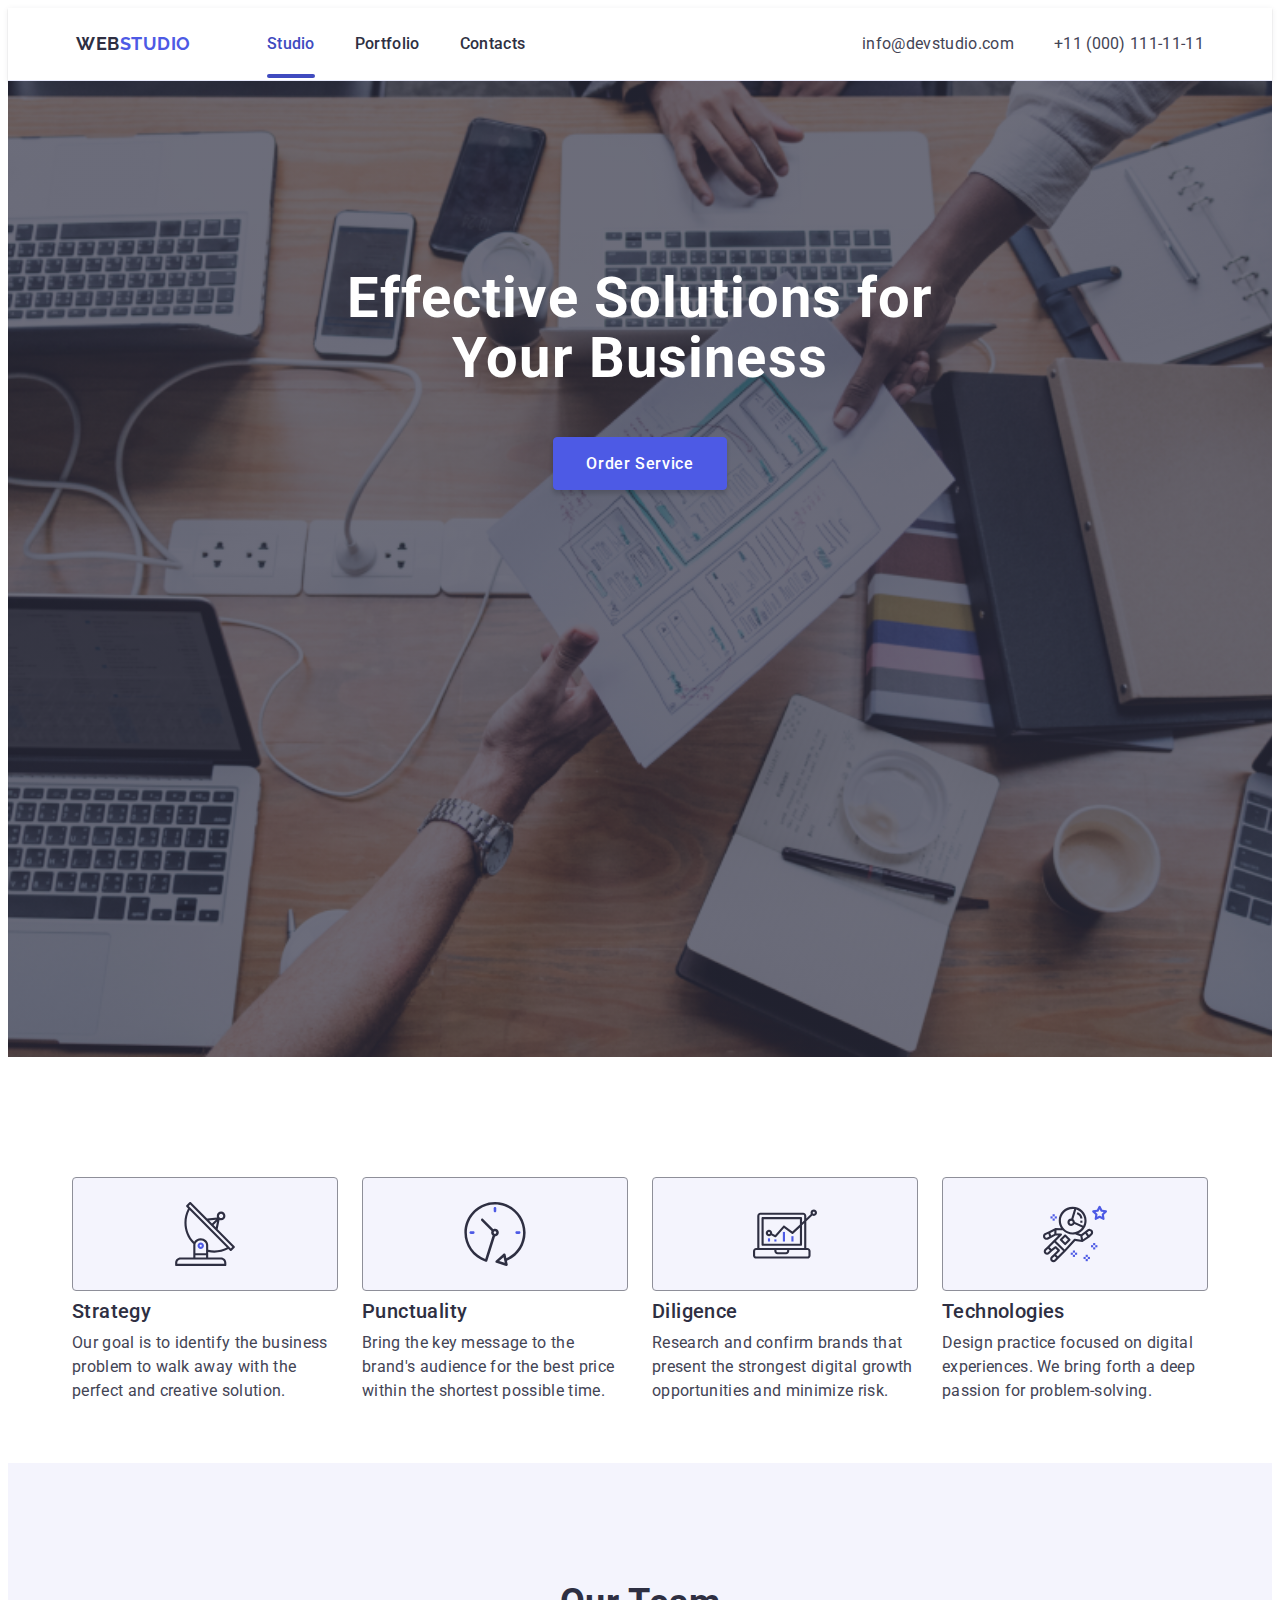
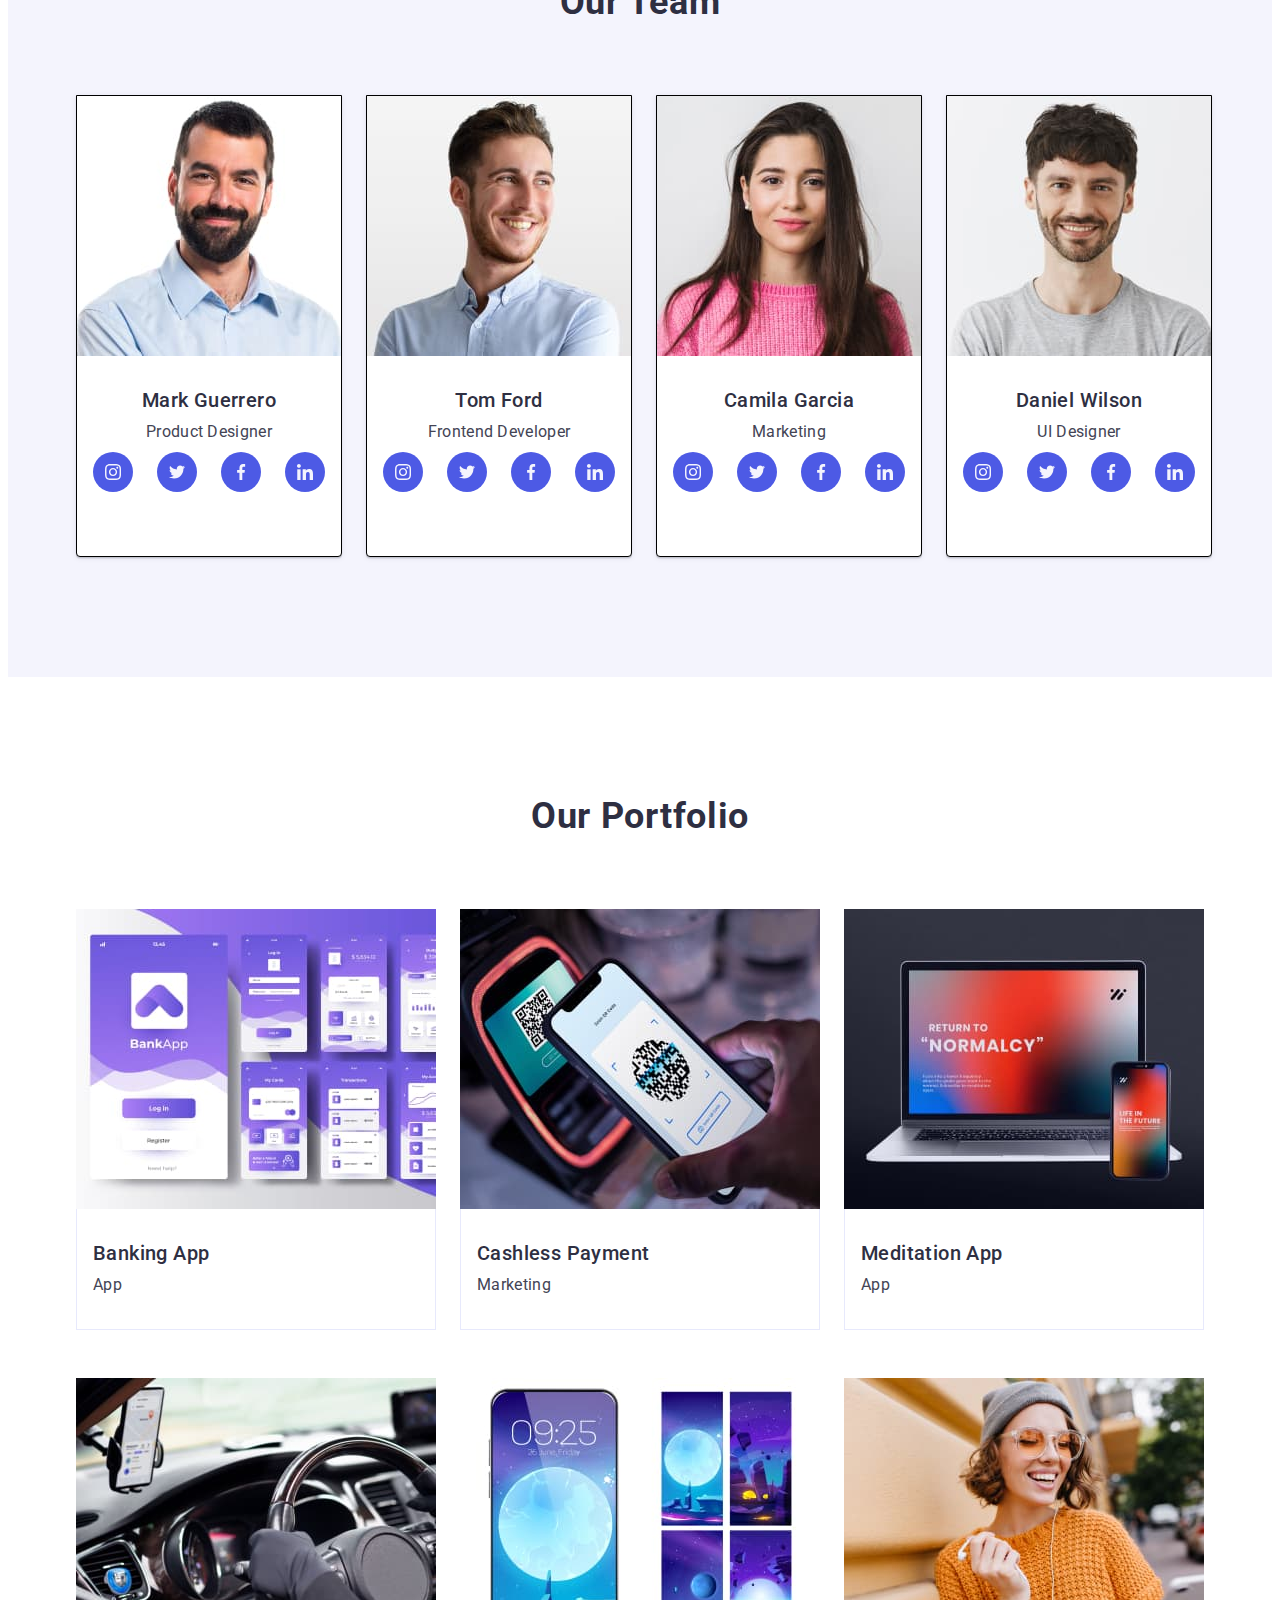
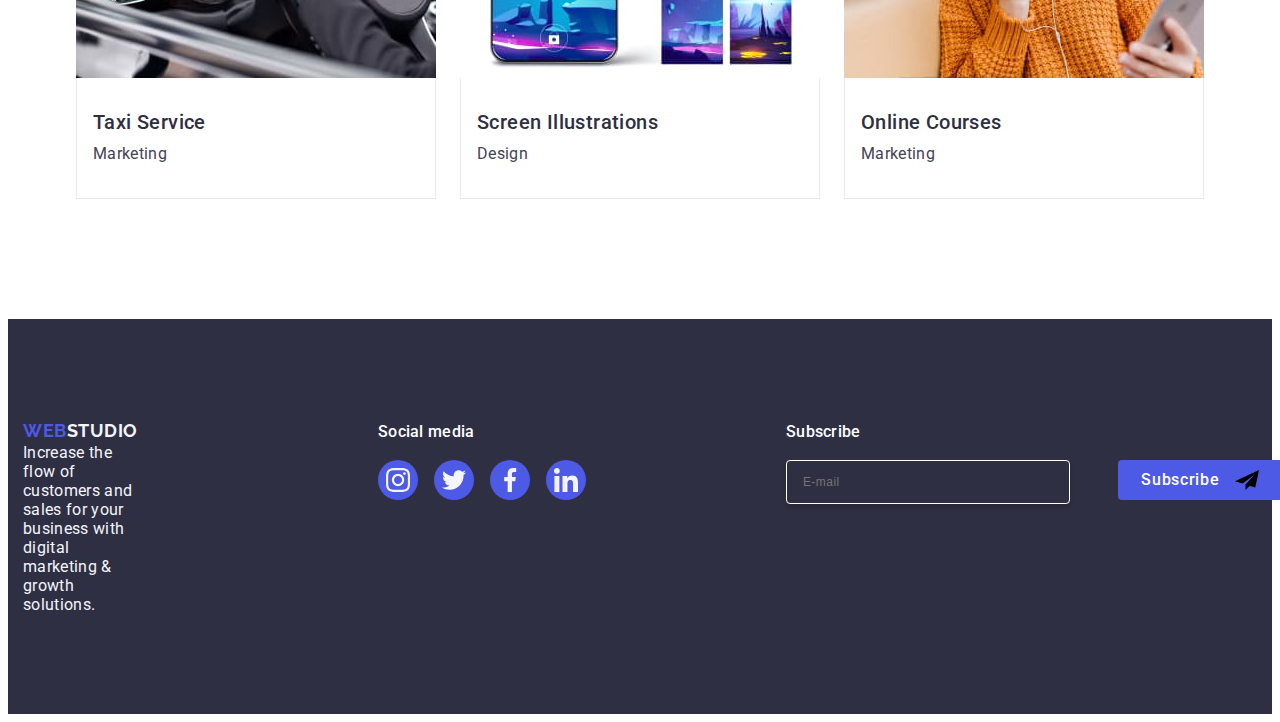
==== commit 61aa6e2e: "m" ====
--- a/index.html
+++ b/index.html
@@ -478,7 +478,7 @@
         <div class="footer-container-subscribe footer-form-wrap">
             <p class="footer-soc-text">Subscribe</p>
             <form class="footer-form">
-              <label class="footer-subscribe-label visually-hidden" for="subscribe"> Subscribe
+              <label class="footer-subscribe-label" for="subscribe">
               <input class="footer-subscribe-input" type="email" id="subscribe" name="subscribe" placeholder="E-mail">
               </label>
               <button class="footer-button-submit" type="submit">Subscribe
@@ -493,7 +493,8 @@
 
         <!-- modal -->
     <!-- <div class="modal-overlay is-open"> -->
-    <div class="modal-overlay is-open">
+<!-- 
+      <div class="modal-overlay">
       <div class="modal">
         <button class="modal-close" type="button"> 
             <svg class="modal-icon-x" width="8" height="8">
@@ -580,6 +581,6 @@
         </form>
       </div>
     </div>
-
+  -->
   </body>
 </html>
--- a/css/styles.css
+++ b/css/styles.css
@@ -88,7 +88,8 @@
 }
 
 .container {
-  width: 1158px;
+  /* width: 1158px; */
+  width: 320px;
   padding-left: 15px;
   padding-right: 15px;
   margin: 0 auto;
@@ -260,19 +261,27 @@
 /*___________section features ______________*/
 
 .features {
-  padding-top: 120px;
+/*  padding-top: 120px;
   padding-bottom: 60px;
+*/
+
+padding-top: 96px;
+padding-bottom: 96px;
 }
 
 .features-list {
   display: flex;
+  flex-wrap: wrap;
   justify-content: center;
   align-items: center;
-  gap: 24px;
+/*  gap: 24px;
+*/
+gap: 72px;
 }
 
 .feature-block {
-  width: 264px;
+  /* width: 264px; */
+  width: 100%;
   height: 112px;
   background-color: var(--light-color);
   border-radius: 4px;
@@ -306,55 +315,24 @@
   max-width: 264px;
 }
 
-/*___________section whatwedo______________*/
-
-.whatwedo {
-  padding-top: 60px;
-  padding-bottom: 120px;
-}
-
-.whatwedo-item {
-  width: 360px;
-  background: linear-gradient(
-      0deg,
-      rgba(77, 90, 229, 0.1),
-      rgba(77, 90, 229, 0.1)
-    ),
-    url(2225.jpg);
-  border: 1px solid var(--accent-color);
-}
-
-.whatwedo-list {
-  display: flex;
-  gap: 24px;
-}
-
-.whatwedo-titel {
-  font-weight: 700;
-  font-size: 36px;
-  line-height: 1.11;
-  text-align: center;
-  letter-spacing: 0.02em;
-  text-transform: capitalize;
-  margin-bottom: 72px;
-}
-.whatwedo-foto {
-  display: block;
-  width: 360px;
-  background-size: cover;
-}
-
 /*___________section team______________*/
 
 .team {
   background-color: var(--light-color);
+/*
   padding-top: 120px;
   padding-bottom: 120px;
+*/
+  padding-top: 96px;
+  padding-bottom: 96px;
+
 }
 
 .team-list {
   display: flex;
-  gap: 24px;
+  flex-wrap: wrap;
+  gap: 72px;
+
 }
 
 .team-main-title {
@@ -370,18 +348,26 @@
 .team-block {
   width: 264px;
   background: var(--white-color);
+  /*
   box-shadow: 0px 1px 6px rgba(46, 47, 66, 0.08),
     0px 1px 1px rgba(46, 47, 66, 0.16), 0px 2px 1px rgba(46, 47, 66, 0.08);
+  */
+  box-shadow: 0 2px 1px 0 rgba(46, 47, 66, 0.08), 0 1px 1px 0 rgba(46, 47, 66, 0.16), 0 1px 6px 0 rgba(46, 47, 66, 0.08);
+  border: 1px solid #000;
   border-radius: 0px 0px 4px 4px;
+
 }
 
 .team-foto {
   display: block;
+  width: 264px;
+  height: 260px;
 }
 
 .team-item {
   padding-top: 32px;
   padding-bottom: 32px;
+
 }
 
 .team-titel {
@@ -572,13 +558,14 @@
 
 .footer-container-subscribe{
   display: flex;
+  flex-wrap: wrap;
   justify-content: space-between;
   align-items: center;
 }
 
 .footer-form{
    display: flex;
-      gap: 24px;
+    gap: 24px;
 }
 
 .footer-subscribe-label {
@@ -668,7 +655,14 @@
 
 /*___________ section portfolio ______________*/
 .portfolio {
+  /*
   padding: 120px 0 120px 0;
+*/
+  padding-top: 96px;
+  padding-bottom: 96px;
+  padding-left: 16px;
+  padding-right: 16px;
+  
 }
 
 .portfolio-main-title{
@@ -684,12 +678,18 @@
 .portfolio-list {
   display: flex;
   flex-wrap: wrap;
+  /*
   column-gap: 24px;
   row-gap: 48px;
+  */
+  gap: 48px;
 }
 
 .portfolio-list-point {
+  /*
   width: calc((100% - 48px) / 3);
+  */
+  width: 288px;
   transition: box-shadow 250ms cubic-bezier(0.4, 0, 0.2, 1); 
   list-style-type: none;
 }
@@ -1083,3 +1083,94 @@
 
 
 
+
+  @media screen and (min-width: 768px){
+    .container { 
+      width: 736px;
+ 
+    }
+
+    .features {
+      padding-top: 96px;
+      padding-bottom: 96px;
+    }
+
+    .features-list {
+      gap: 72px 24px;
+    }
+
+    .team {
+      padding-top: 96px;
+      padding-bottom: 96px;
+    }
+
+    .team-list {
+      gap: 64px 24px;
+    }
+
+    .team-block {
+      padding: 0px 0px 32px 0px;
+      width: 264px;
+    }
+
+    .portfolio-list {
+      column-gap: 24px;
+      row-gap: 72px;
+    }
+
+
+  }
+
+
+
+
+
+
+  @media screen and (min-width: 1200px){
+   
+    .container { 
+      width: 1128px;
+    }
+
+    .features {
+      padding-top: 120px;
+      padding-bottom: 60px;
+    }
+
+    .features-list {
+      gap: 0 24px;
+      padding-left: 156px;
+      padding-right: 156px;
+      flex-wrap: nowrap;
+    }
+
+    .feature-block {
+      width: 264px; 
+    }
+
+    .team {
+      padding-top: 120px;
+      padding-bottom: 120px;
+    }
+
+    .team-list {
+      flex-wrap: nowrap;
+      gap: 24px;
+    }
+
+    .portfolio {
+      padding-top: 120px;
+      padding-bottom: 120px;
+    }
+
+    .portfolio-list {
+      column-gap: 24px;
+      row-gap: 48px;
+    }
+
+    .portfolio-list-point {
+      width: calc((100% - 48px) / 3);
+    }
+
+
+  }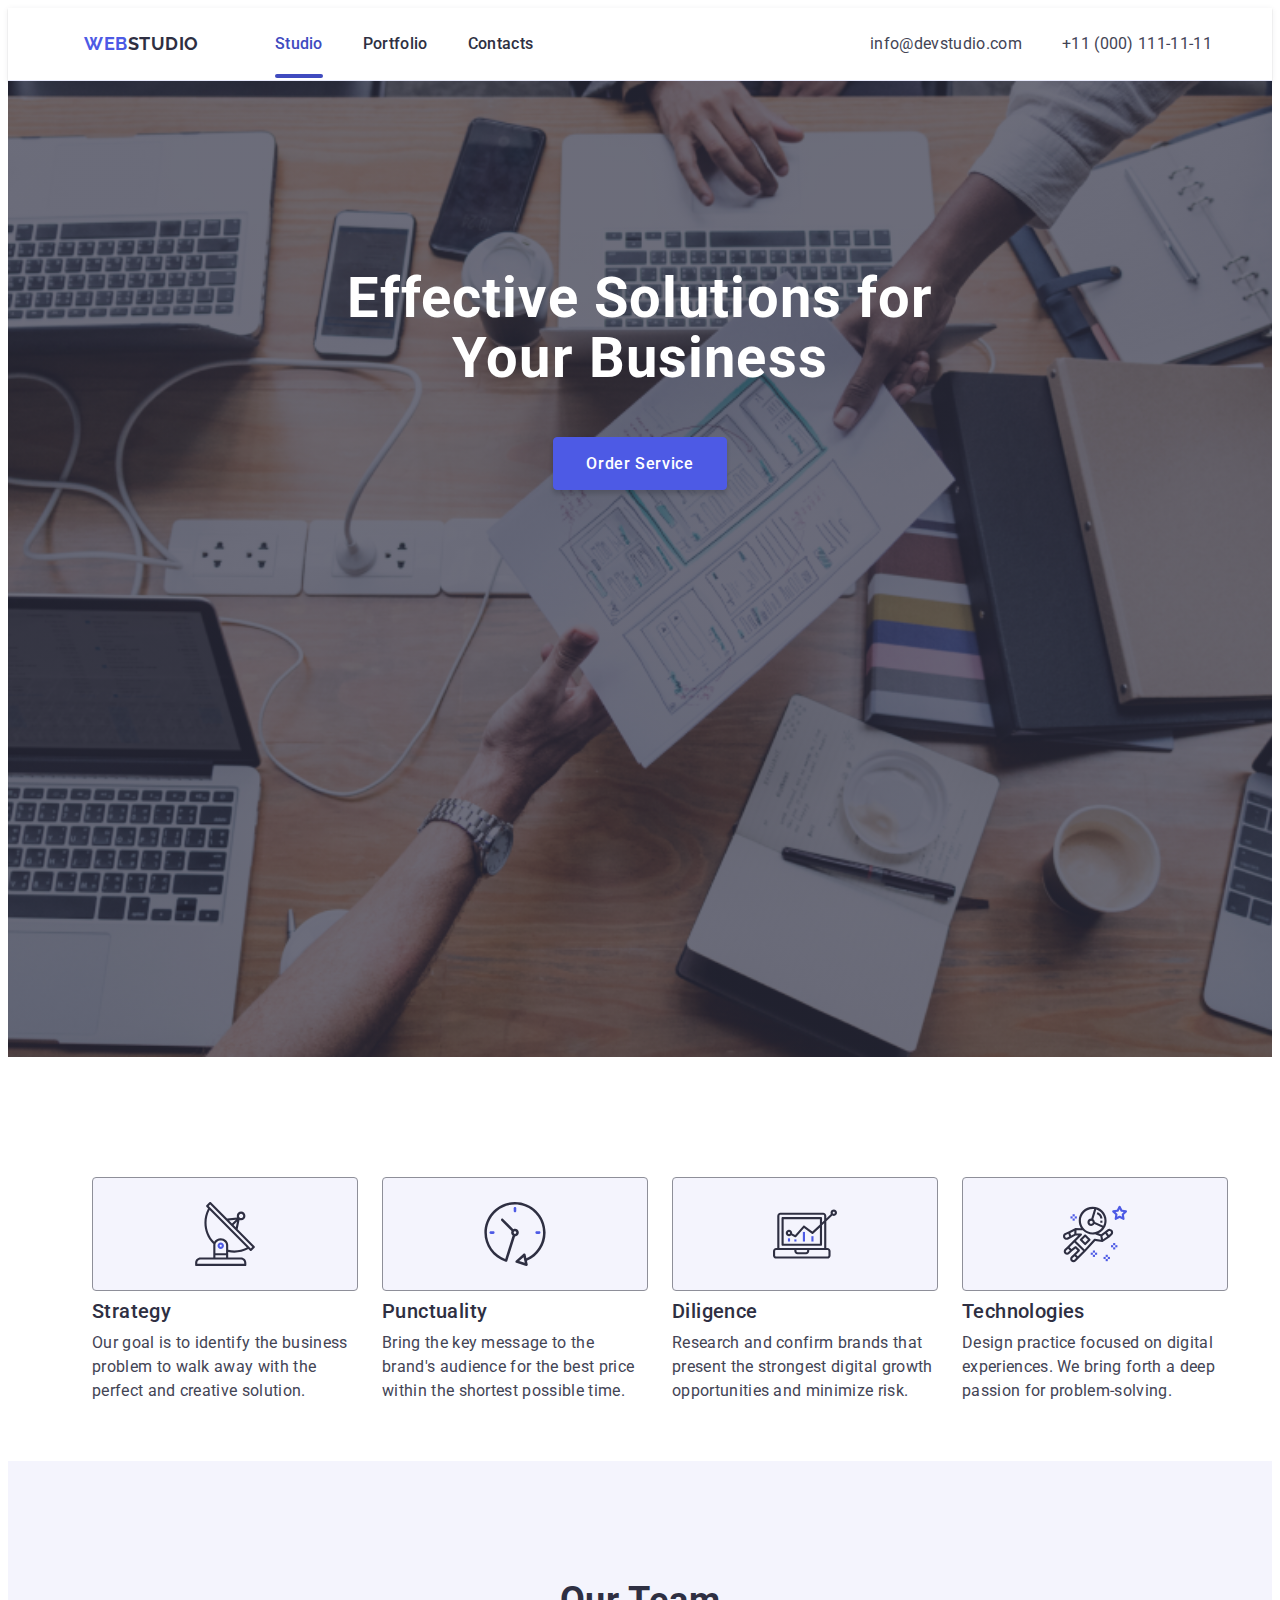
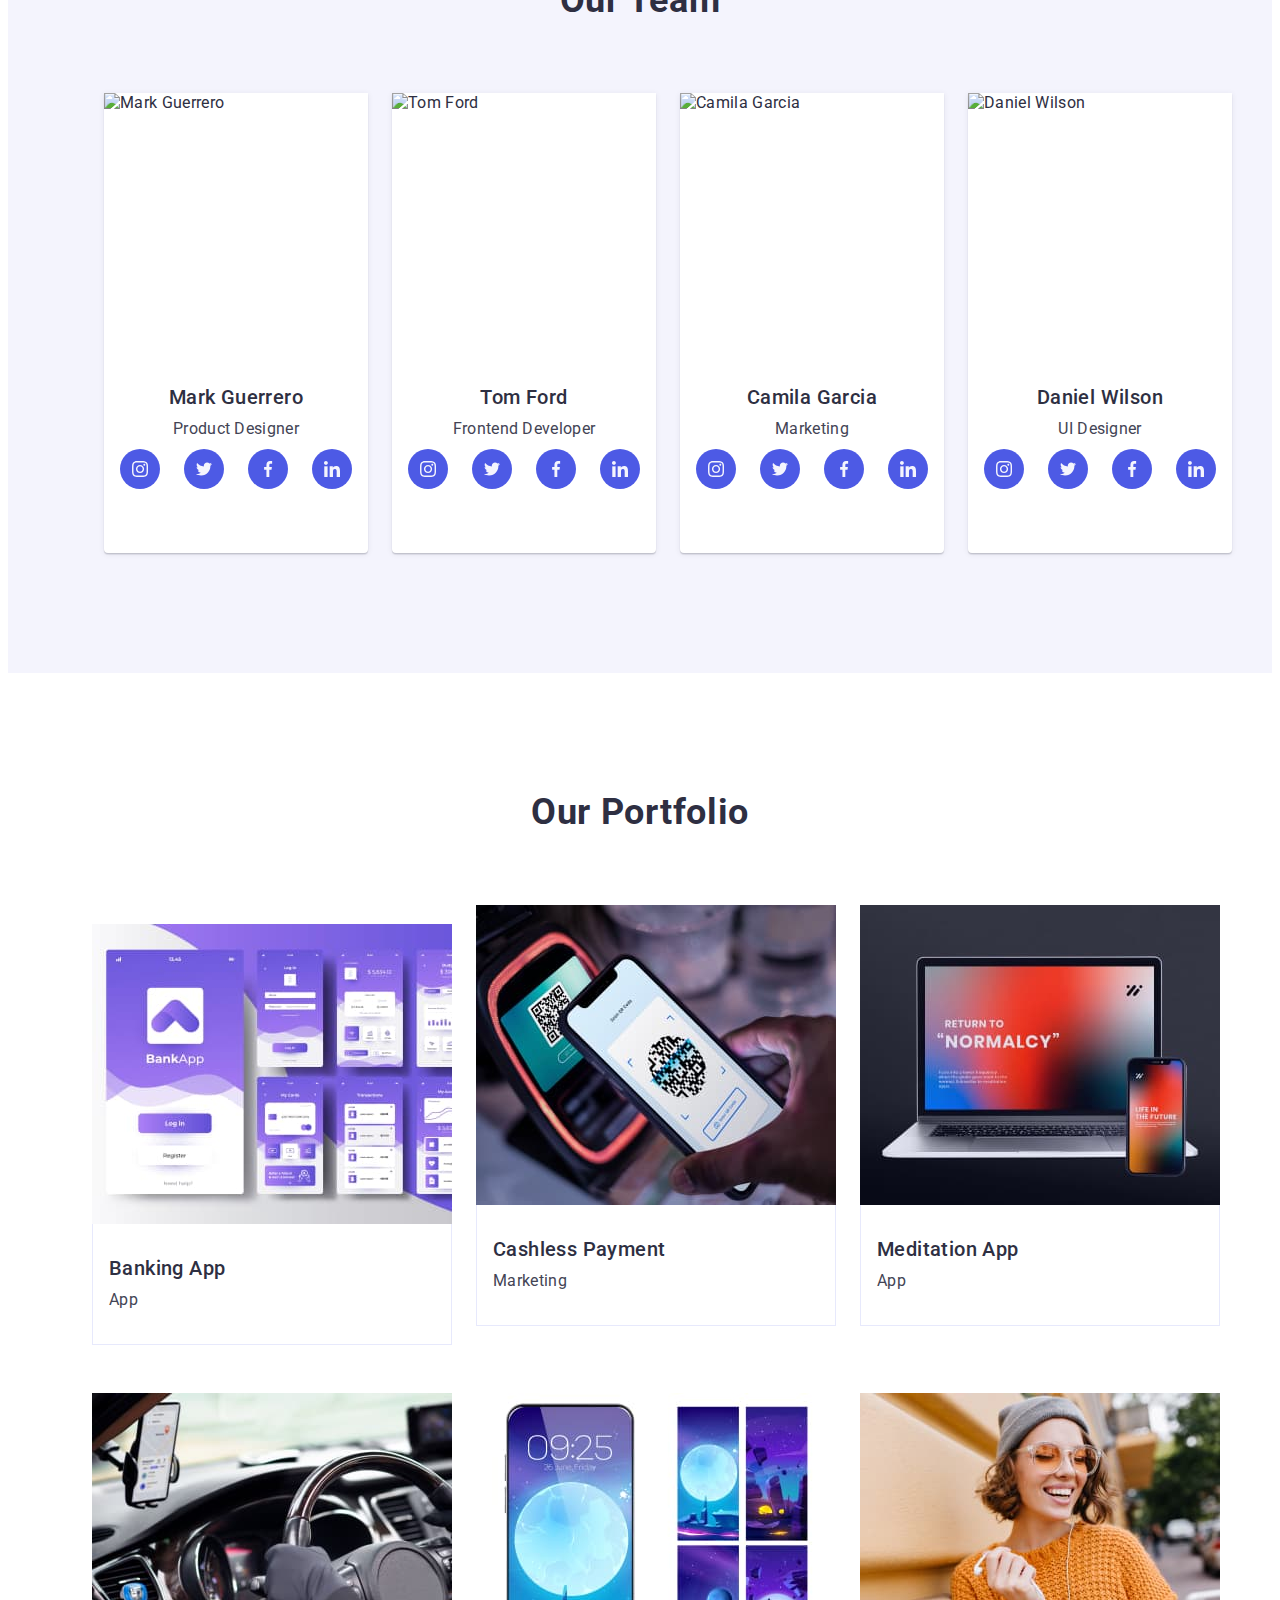
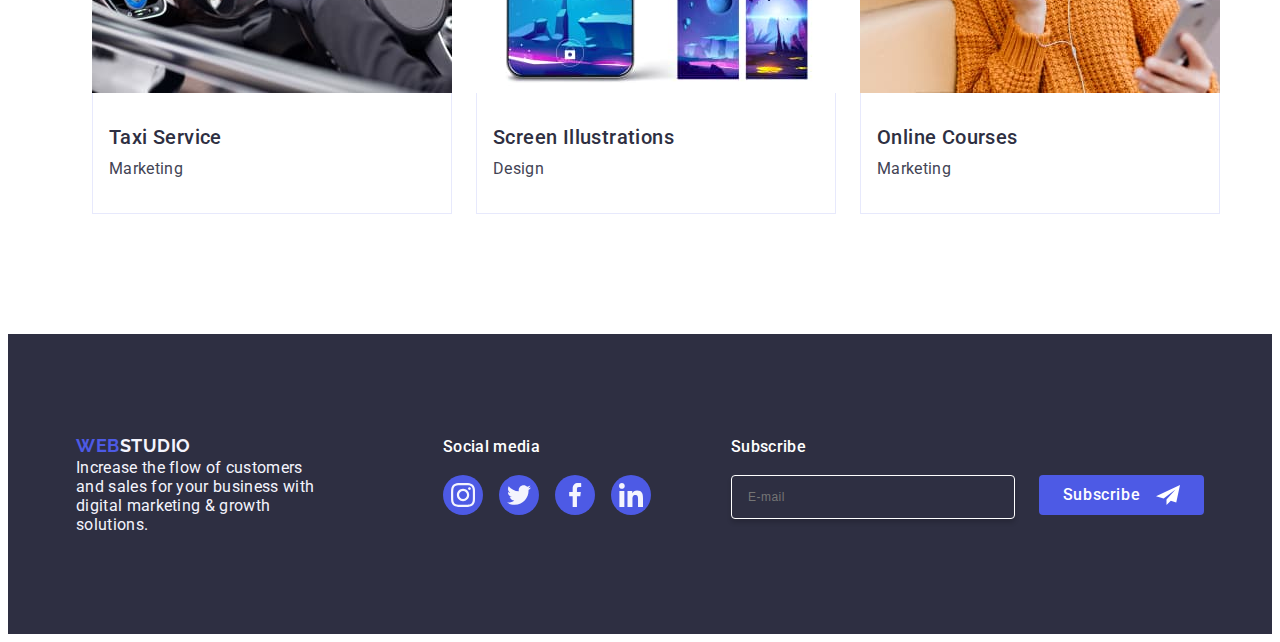
==== commit 4cd48d9d: "v" ====
--- a/index.html
+++ b/index.html
@@ -137,7 +137,9 @@
             <li class="team-block">
               <img
                 class="team-foto"
-                src="./images/ourteam/markguerrero.jpg"
+                srcset="./images/ourteam/markguerrero_desk_2x.jpg 2x, 
+                ./images/ourteam/markguerrero_desk 1x"
+                src="./images/ourteam/markguerrero_desk.jpg"
                 alt="Mark Guerrero"
                 width="264"
               />
@@ -179,7 +181,9 @@
             <li class="team-block">
               <img
                 class="team-foto"
-                src="./images/ourteam/tomford.jpg"
+                srcset="./images/ourteam/tomford_desk_2x.jpg 2x, 
+                ./images/ourteam/tomford_desk 1x"
+                src="./images/ourteam/tomford_desk .jpg"
                 alt="Tom Ford"
                 width="264"
               />
@@ -221,7 +225,9 @@
             <li class="team-block">
               <img
                 class="team-foto"
-                src="./images/ourteam/camilagarcia.jpg"
+                srcset="./images/ourteam/camilagarcia_desk_2x.jpg 2x, 
+                ./images/ourteam/camilagarcia_desk 1x"
+                src="./images/ourteam/camilagarcia_desk.jpg"
                 alt="Camila Garcia"
                 width="264"
               />
@@ -263,7 +269,9 @@
             <li class="team-block">
               <img
                 class="team-foto"
-                src="./images/ourteam/danielwilson.jpg"
+                srcset="./images/ourteam/danielwilson_desk_2x.jpg 2x, 
+                ./images/ourteam/danielwilson_desk 1x"
+                src="./images/ourteam/danielwilson_desk.jpg"
                 alt="Daniel Wilson"
                 width="264"
               />
@@ -313,6 +321,14 @@
           <ul class="portfolio-list">
             <li class="portfolio-list-point">
               <div class="portfolio-img-container">
+
+                <picture>
+                  <source>
+                  <source>
+                  <source>
+                  <img src="" alt="">
+                </picture>
+
                 <img
                   class="portfolio-foto"
                   src="./images/portfolio/bankingapp.jpg"
--- a/css/styles.css
+++ b/css/styles.css
@@ -76,8 +76,9 @@
 /* _______________________ HEADER __________________________*/
 
 .header {
-  padding-top: 24px;
-  padding-bottom: 24px;
+  padding-top: 16px;
+  padding-bottom: 16px;
+  padding-left: 16px;
   border-bottom: 1px solid var(--accent-color);
   box-shadow:0px 2px 1px rgba(46, 47, 66, 0.08), 0px 1px 1px rgba(46, 47, 66, 0.16), 0px 1px 6px rgba(46, 47, 66, 0.08); 
 }
@@ -90,8 +91,8 @@
 .container {
   /* width: 1158px; */
   width: 320px;
-  padding-left: 15px;
-  padding-right: 15px;
+  /* padding-left: 15px;
+  padding-right: 15px; */
   margin: 0 auto;
 }
 
@@ -120,11 +121,11 @@
 
 .logo {
   margin-right: 76px;
+  color: #4D5AE5;
+}
+
+.logo-web {
   color: #2E2F42;
-}
-
-.logo-web {
-  color: #4D5AE5;
 }
 
 .list {
@@ -198,16 +199,24 @@
 /* _______________________ MAIN __________________________*/
 /*___________title______________*/
 .main-title {
-  padding-top: 188px;
-  padding-bottom: 188px;
+  padding-top: 72px;
+  padding-bottom:72px;
   background-color: var(--dark-color);
-  background-image: var(--bg-gradient), url(../images/people_office_bg.jpg);
+  background-image: var(--bg-gradient), url(../images/people_office_bg-mob.jpg);
   background-repeat: no-repeat;
   background-position: center;
   background-size: cover;
-  max-width: 1440px;
-  height: 600px;
+  max-width: 320px;
+
   margin: 0 auto;
+}
+
+@media screen and (min-device-pixel-ratio: 2), 
+(min-resolution: 192dpi), 
+(min-resolution: 2dppx) {
+  .main-title {
+      background-image: var(--bg-gradient), url(../images/people_office_bg-mob2.jpg);
+    }
 }
 /*
 .main-title-items {
@@ -216,14 +225,14 @@
 */
 .main-title-text {
   font-weight: 700;
-  font-size: 56px;
-  line-height: 1.07;
+  font-size: 36px;
+  line-height: 1.11;
   text-align: center;
   letter-spacing: 0.02em;
   color: var(--white-color);
   margin: 0 auto;
-  margin-bottom: 48px;
-  width: 600px;
+  margin-bottom: 72px;
+  width:216px;
 }
 
 .main-btn {
@@ -270,17 +279,26 @@
 }
 
 .features-list {
+  width: 288px;
   display: flex;
   flex-wrap: wrap;
-  justify-content: center;
-  align-items: center;
+  /* justify-content: center;
+  align-items: center; */
 /*  gap: 24px;
 */
-gap: 72px;
+  gap: 72px;
+  margin-left: 16px;
+  margin-right: 16px;
+}
+
+.features-list-point{
+  width: 288px;
+  gap: 72px;
+  max-height: 120px;
 }
 
 .feature-block {
-  /* width: 264px; */
+  /* width: 264px;
   width: 100%;
   height: 112px;
   background-color: var(--light-color);
@@ -289,7 +307,18 @@
   display: flex;
   justify-content: center;
   align-items: center;
-  border: 1px solid #8e8f99;
+  border: 1px solid #8e8f99; */
+
+  /* width: 264px; */
+  width: 0%;
+  height: 0%;
+  background-color: transparent;
+  border-radius: 4px;
+  margin-bottom: 8px;
+  display: flex;
+  justify-content: center;
+  align-items: center;
+  border: 1px solid transparent;
 }
 
 .feature-icon {
@@ -302,17 +331,28 @@
 }
 
 .features-title {
+  font-family: "Roboto", sans-serif;
+  font-weight: 700;
+  font-size: 36px;
+  line-height: 1.11;
+  letter-spacing: 0.02em;
+  text-align: center;
+  /* font-weight: 500; */
+  /* font-size: 20px; */
+  /* line-height: 1.2; */
+  /* letter-spacing: 0.02em; */
+  margin-bottom: 8px;
+}
+
+.features-text {
+  font-family: "Roboto", sans-serif;
+  max-width: 288px;
   font-weight: 500;
-  font-size: 20px;
-  line-height: 1.2;
+  font-size: 16px;
   letter-spacing: 0.02em;
-  margin-bottom: 8px;
-}
-
-.features-text {
   line-height: 1.5;
   color: var(--text-color);
-  max-width: 264px;
+  /* max-width: 264px; */
 }
 
 /*___________section team______________*/
@@ -332,7 +372,8 @@
   display: flex;
   flex-wrap: wrap;
   gap: 72px;
-
+  margin-left: 28px;
+  margin-right: 28px;
 }
 
 .team-main-title {
@@ -353,9 +394,9 @@
     0px 1px 1px rgba(46, 47, 66, 0.16), 0px 2px 1px rgba(46, 47, 66, 0.08);
   */
   box-shadow: 0 2px 1px 0 rgba(46, 47, 66, 0.08), 0 1px 1px 0 rgba(46, 47, 66, 0.16), 0 1px 6px 0 rgba(46, 47, 66, 0.08);
-  border: 1px solid #000;
+  /* border: 1px solid #000; */
   border-radius: 0px 0px 4px 4px;
-
+  /* margin-left: 28px; */
 }
 
 .team-foto {
@@ -380,6 +421,9 @@
 }
 
 .team-text {
+  font-weight: 400;
+  font-size: 16px;
+  letter-spacing: 0.02em;
   line-height: 1.5;
   text-align: center;
   color: var(--text-color);
@@ -429,58 +473,6 @@
   fill: var(--light-color);
 }
 
-/*___________section customers ______________*/
-
-.customers {
-  padding-top: 130px;
-  padding-bottom: 120px;
-}
-
-.customers-titel {
-  font-weight: 700;
-  font-size: 36px;
-  line-height: 1.11;
-  text-align: center;
-  letter-spacing: 0.02em;
-  margin-bottom: 72px;
-}
-
-.customers-list {
-  display: flex;
-  justify-content: center;
-  gap: 24px;
-}
-
-.customers-block {
-  width: 168px;
-  height: 88px;
-  border-radius: 4px;
-  display: flex;
-  justify-content: center;
-  align-items: center;
-}
-
-.customers-link {
-  width: 100%;
-  height: 100%;
-  border: 1px solid currentColor;
-  border-radius: 4px;
-  color: var(--subtle-text-color);
-  display: flex;
-  justify-content: center;
-  align-items: center;
-}
-
-.customers-icon {
-  fill: currentColor;
-}
-
-.customers-link:hover,
-.customers-link:focus {
-  border-color: var(--pressed-state-color);
-  color: var(--pressed-state-color);
-}
-
 /* _______________________ FOOTER __________________________*/
 
 .footer {
@@ -491,13 +483,12 @@
 .footer-container-list {
   display: flex;
   align-items: baseline;
-  margin-right: 120px;
-  gap: 120px;
+  /* margin-right: 120px;
+  gap: 120px; */
 }
 
 .footer-container-logo {
   margin-right: 120px;
-
 }
 
 .footer-logo {
@@ -557,21 +548,19 @@
 }
 
 .footer-container-subscribe{
-  display: flex;
+  /* display: flex; */
   flex-wrap: wrap;
   justify-content: space-between;
   align-items: center;
 }
 
 .footer-form{
-   display: flex;
-    gap: 24px;
+  display: flex;
+  gap: 24px;
 }
 
 .footer-subscribe-label {
   color: #FFFFFF;
-  margin-bottom: 16px;
-
 }
 
 .footer-subscribe-input {
@@ -580,7 +569,7 @@
   letter-spacing: 0.04em;
   padding-left: 16px; 
   border-radius: 4px; 
-  margin-right: 24px;
+  /* margin-right: 24px; */
   width: 264px;
   height: 40px;
   color: #ffffff;
@@ -593,13 +582,13 @@
   min-width: 165px; 
   height: 40px;
   display: flex; 
-   justify-content: center;
-align-items: center;
-font-family: "Roboto", sans-serif;
- font-size: 16px;
-font-weight: 500;
- line-height: 1.5;
- letter-spacing: 0.04em;
+  justify-content: center;
+  align-items: center;
+  font-family: "Roboto", sans-serif;
+  font-size: 16px;
+  font-weight: 500;
+  line-height: 1.5;
+  letter-spacing: 0.04em;
   color: #ffffff;
   cursor: pointer;
   background-color: #4D5AE5;
@@ -609,9 +598,8 @@
 
 .footer-button-icon{
   margin-left: 16px; 
-}
-
-
+  fill: #FFFFFF;
+}
 
 /*______________________________________PORTFOLIO_______________________*/
 
@@ -660,9 +648,9 @@
 */
   padding-top: 96px;
   padding-bottom: 96px;
-  padding-left: 16px;
-  padding-right: 16px;
-  
+  /* padding-left: 16px;
+  padding-right: 16px; */
+  /* width: 320px; */
 }
 
 .portfolio-main-title{
@@ -676,6 +664,7 @@
 }
 
 .portfolio-list {
+  width: 288px;
   display: flex;
   flex-wrap: wrap;
   /*
@@ -683,6 +672,8 @@
   row-gap: 48px;
   */
   gap: 48px;
+  margin-left: 16px;
+  margin-right: 16px;
 }
 
 .portfolio-list-point {
@@ -710,6 +701,7 @@
 
 .portfolio-foto {
   display: block;
+  /* width: 288px; */
 }
 
 .portfolio-item {
@@ -730,6 +722,10 @@
 }
 
 .portfolio-text {
+  font-family: "Roboto", sans-serif;
+  font-weight: 400;
+  font-size: 16px;
+  letter-spacing: 0.02em;
   line-height: 1.5;
   color: var(--text-color);
 } 
@@ -756,7 +752,6 @@
   width: 100%;
   transform: translateY(100%);
   transition: transform 250ms cubic-bezier(0.4, 0, 0.2, 1);
-
 }
 
 
@@ -942,7 +937,7 @@
 .modal-input {
   width: 100%;
   height: 40px;
-  margin-bottom: 8px;
+  /* margin-bottom: 8px; */
  border: 1px solid rgba(46, 47, 66, 0.4);
   border-radius: 4px;
   background-color: transparent;
@@ -969,9 +964,9 @@
   font-size: 12px;
   letter-spacing: 0.04em;
   color: rgba(142, 143, 153, 0.4);
-  margin-bottom: 16px;
+  /* margin-bottom: 16px;
   border: 1px solid rgba(46, 47, 66, 0.4);
-  padding: 8px 16px; 
+  padding: 8px 16px;  */
   transition: border-color 250ms cubic-bezier(0.4, 0, 0.2, 1); 
 
 }
@@ -1006,18 +1001,18 @@
 }
 
 .moda-policy-checkbox{
-  margin-bottom: 24px;
-  margin-right: 8px;
+  /* margin-bottom: 24px;
+  margin-right: 8px; */
 }
 
 .modal-policy-label{
   font-family: "Roboto", sans-serif;
   font-weight: 400;
-  font-size: 12px;
+  /* font-size: 12px; */
   letter-spacing: 0.04em;
   color: #8e8f99;
-  margin-bottom: 24px;
-  display: flex;
+  /* margin-bottom: 24px; */
+  /* display: flex; */
   align-items: center;
   line-height: 1.17;
 }
@@ -1079,74 +1074,249 @@
   display: block;
   min-width: 169px;
   height: 56px;
+  margin: 0 auto;
   }
 
 
 
-
+/* ________________________ Tab 768px ____________________________________________ */
   @media screen and (min-width: 768px){
     .container { 
+      /* width: 736px; */
+      width: 768px;
+    }
+
+    .header {
+      padding-top: 24px;
+      padding-bottom: 24px;
+      border-bottom: 1px solid var(--accent-color);
+      box-shadow:0px 2px 1px rgba(46, 47, 66, 0.08), 0px 1px 1px rgba(46, 47, 66, 0.16), 0px 1px 6px rgba(46, 47, 66, 0.08); 
+    }
+
+    .main-title {
+      padding-top: 112px;
+      padding-bottom: 112px;
+      background-color: var(--dark-color);
+      background-image: var(--bg-gradient), url(../images/people_office_bg-tab.jpg);
+      background-repeat: no-repeat;
+      background-position: center;
+      background-size: cover;
+      max-width: 1440px;
+      height: 436px;
+    }
+
+    @media screen and (min-device-pixel-ratio: 2), 
+    (min-resolution: 192dpi), 
+    (min-resolution: 2dppx) {
+      .main-title {
+          background-image: var(--bg-gradient), url(../images/people_office_bg-tab2.jpg);
+        }
+    }
+
+    .main-title-text {
+      width: 600px;
+      font-weight: 700;
+      font-size: 56px;
+      line-height: 1.07;
+      text-align: center;
+      letter-spacing: 0.02em;
+      color: var(--white-color);
+      margin: 0 auto;
+      margin-bottom: 36px;
+    }
+/* ______________________Features 768px___________ */
+
+    .features-list {
       width: 736px;
- 
-    }
-
-    .features {
-      padding-top: 96px;
-      padding-bottom: 96px;
-    }
-
-    .features-list {
       gap: 72px 24px;
     }
 
+    .features-list-point{
+      width: 356px;
+      gap: 72px 24px;
+      max-height: 120px;
+    }
+
+      .feature-block {
+      /* width: 264px; */
+      width: 0%;
+      height: 0%;
+      background-color: transparent;
+      border-radius: 4px;
+      margin-bottom: 8px;
+      display: flex;
+      justify-content: center;
+      align-items: center;
+      border: 1px solid transparent;
+    }
+
+    .features-title {
+      font-family: "Roboto", sans-serif;
+      font-weight: 700;
+      font-size: 36px;
+      line-height: 1.11;
+      letter-spacing: 0.02em;
+      text-align: left;
+      /* font-weight: 500; */
+      /* font-size: 20px; */
+      /* line-height: 1.2; */
+      /* letter-spacing: 0.02em; */
+      margin-bottom: 8px;
+    }
+
+    .features-text {
+      max-width: 356px;
+    }
+/* _____________________Team 768px _________________ */
     .team {
       padding-top: 96px;
       padding-bottom: 96px;
+      gap: 24px 72px;
     }
 
     .team-list {
+      width: 768px;
       gap: 64px 24px;
+      margin-left: 108px;
     }
 
     .team-block {
       padding: 0px 0px 32px 0px;
       width: 264px;
+      max-height: 428px;
+    }
+/* ___________________Portfolio 768px _____________ */
+    .portfolio {
+      padding-top: 96px;
+      padding-bottom: 96px;
+      /* width: 768px; */
+    }
+
+    .container {
+      width: 768px;
     }
 
     .portfolio-list {
-      column-gap: 24px;
-      row-gap: 72px;
-    }
-
-
+      min-width: 736px;
+      gap: 72px 24px;
+      margin-left: 16px;
+      margin-right: 16px;
+    }
+
+  .portfolio-list-point {
+    width: 356px;
+    min-height: 420px;
+    transition: box-shadow 250ms cubic-bezier(0.4, 0, 0.2, 1); 
+    list-style-type: none;
   }
 
-
-
-
-
-
+  }
+
+/* _______________1200px ______________________________ */
   @media screen and (min-width: 1200px){
-   
+
+    .header {
+      padding-top: 24px;
+      padding-bottom: 24px;
+      border-bottom: 1px solid var(--accent-color);
+      box-shadow:0px 2px 1px rgba(46, 47, 66, 0.08), 0px 1px 1px rgba(46, 47, 66, 0.16), 0px 1px 6px rgba(46, 47, 66, 0.08); 
+    }
+
     .container { 
       width: 1128px;
     }
 
+    .main-title {
+      padding-top: 188px;
+      padding-bottom: 188px;
+      background-color: var(--dark-color);
+      background-image: var(--bg-gradient), url(../images/people_office_bg.jpg);
+      background-repeat: no-repeat;
+      background-position: center;
+      background-size: cover;
+      max-width: 1440px;
+      height: 600px;
+      margin: 0 auto;
+    }
+
+    @media screen and (min-device-pixel-ratio: 2), 
+    (min-resolution: 192dpi), 
+    (min-resolution: 2dppx) {
+      .main-title {
+          background-image: var(--bg-gradient), url(../images/people_office_bg2.jpg);
+        }
+    }
+
+    .main-title-text {
+      width: 600px;
+      font-weight: 700;
+      font-size: 56px;
+      line-height: 1.07;
+      text-align: center;
+      letter-spacing: 0.02em;
+      color: var(--white-color);
+      margin: 0 auto;
+      margin-bottom: 48px;
+    }
+
+/* ________________ Features  1200px _______________ */
+    
     .features {
       padding-top: 120px;
       padding-bottom: 60px;
     }
 
     .features-list {
+      width: 1128px;
+      min-height: 224px;
+      display: flex;
+      /* flex-wrap: wrap; */
+      /* justify-content: center;
+      align-items: center; */
       gap: 0 24px;
-      padding-left: 156px;
-      padding-right: 156px;
       flex-wrap: nowrap;
+      margin-left: 16px;
+      margin-right: 16px;
+    }
+
+    .features-list-point{
+      width: 288px;
+      gap: 72px;
+      max-height: 224px;
     }
 
     .feature-block {
+      /* width: 264px; */
       width: 264px; 
-    }
+      height: 112px;
+      background-color: var(--light-color);
+      border-radius: 4px;
+      margin-bottom: 8px;
+      display: flex;
+      justify-content: center;
+      align-items: center;
+      border: 1px solid #8e8f99;
+    }
+
+    .features-title {
+      font-family: "Roboto", sans-serif;
+      font-weight: 500; 
+      font-size: 20px;
+      line-height: 1.2;
+      letter-spacing: 0.02em;
+      margin-bottom: 8px;
+      text-align: left;
+    }
+
+    .features-text {
+      max-width: 264px;
+      font-weight: 400;
+      font-size: 16px;
+      line-height: 1.5;
+      letter-spacing: 0.02em;
+    }
+
+/* ________________ Team  1200px _______________ */
 
     .team {
       padding-top: 120px;
@@ -1156,21 +1326,155 @@
     .team-list {
       flex-wrap: nowrap;
       gap: 24px;
-    }
-
+      margin-left: 28px;
+      margin-right: 28px;
+    }
+
+/* ________________ Portfolio  1200px _______________ */
     .portfolio {
-      padding-top: 120px;
-      padding-bottom: 120px;
+      padding: 120px 0 120px 0;
     }
 
     .portfolio-list {
-      column-gap: 24px;
-      row-gap: 48px;
+      width: 1128px;
+      gap: 48px 24px;
+      /* margin-left: 156px;
+      margin-right: 156px; */
     }
 
     .portfolio-list-point {
       width: calc((100% - 48px) / 3);
     }
 
+    /* _______________________ FOOTER 1200px __________________________*/
+
+    .footer {
+      background-color: var(--dark-color);
+      padding-top: 100px;
+      padding-bottom: 100px;
+    }
+    .footer-container-list {
+      display: flex;
+      align-items: baseline;
+      /* margin-right: 120px;
+      gap: 120px; */
+    }
+
+    .footer-container-logo {
+      margin-right: 120px;
+
+    }
+
+    .footer-logo {
+      font-family: "Raleway", sans-serif;
+      font-weight: 700;
+      font-size: 18px;
+      line-height: calc(21 / 18);
+      letter-spacing: 0.03em;
+      text-transform: uppercase;
+      color: #4D5AE5;
+      margin-bottom: 17px;
+
+    }
+
+    .logo-web-footer {
+      font-family: "Raleway", sans-serif;
+      font-weight: 700;
+      font-size: 18px;
+      line-height: 1.33;
+      letter-spacing: 0.03em;
+      text-transform: uppercase;
+      color: #F4F4FD;
+      margin-bottom: 17px;
+
+    }
+
+    .footer-text {
+      font-family: "Roboto", sans-serif;
+      font-weight: 400;
+      font-size: 16px;
+      letter-spacing: 0.02em;
+      color:#F4F4FD;
+      max-width: 264px;
+    }
+
+    .footer-container-social {
+      margin-right: 80px;
+    }
+
+    .footer-soc-text {
+      color: var(--white-color);
+      font-weight: 500;
+      line-height: 1.5;
+      margin-bottom: 16px;
+    }
+
+    .footer-soc-list {
+      gap: 16px;
+    }
+
+    .footer-soc-link {
+      background-color: #4d5ae5;
+    }
+
+    .footer-soc-link:hover,
+    .footer-soc-link:focus {
+      background-color: #31d0aa;
+    }
+
+    .footer-container-subscribe{
+      /* display: flex; */
+      flex-wrap: wrap;
+      justify-content: space-between;
+      align-items: center;
+    }
+
+    .footer-form{
+      display: flex;
+      gap: 24px;
+    }
+
+    .footer-subscribe-label {
+      color: #FFFFFF;
+    }
+
+    .footer-subscribe-input {
+      font-size: 12px;
+      line-height: 2;
+      letter-spacing: 0.04em;
+      padding-left: 16px; 
+      border-radius: 4px; 
+      /* margin-right: 24px; */
+      width: 264px;
+      height: 40px;
+      color: #ffffff;
+      border: 1px solid #ffffff; 
+      background-color: transparent;
+    box-shadow: 0px 4px 4px rgba(0, 0, 0, 0.15); 
+    }
+
+    .footer-button-submit {
+      min-width: 165px; 
+      height: 40px;
+      display: flex; 
+      justify-content: center;
+      align-items: center;
+      font-family: "Roboto", sans-serif;
+      font-size: 16px;
+      font-weight: 500;
+      line-height: 1.5;
+      letter-spacing: 0.04em;
+      color: #ffffff;
+      cursor: pointer;
+      background-color: #4D5AE5;
+      border: none;
+      border-radius: 4px;
+    }
+
+    .footer-button-icon{
+      margin-left: 16px; 
+      fill: #FFFFFF;
+    }
+
 
   }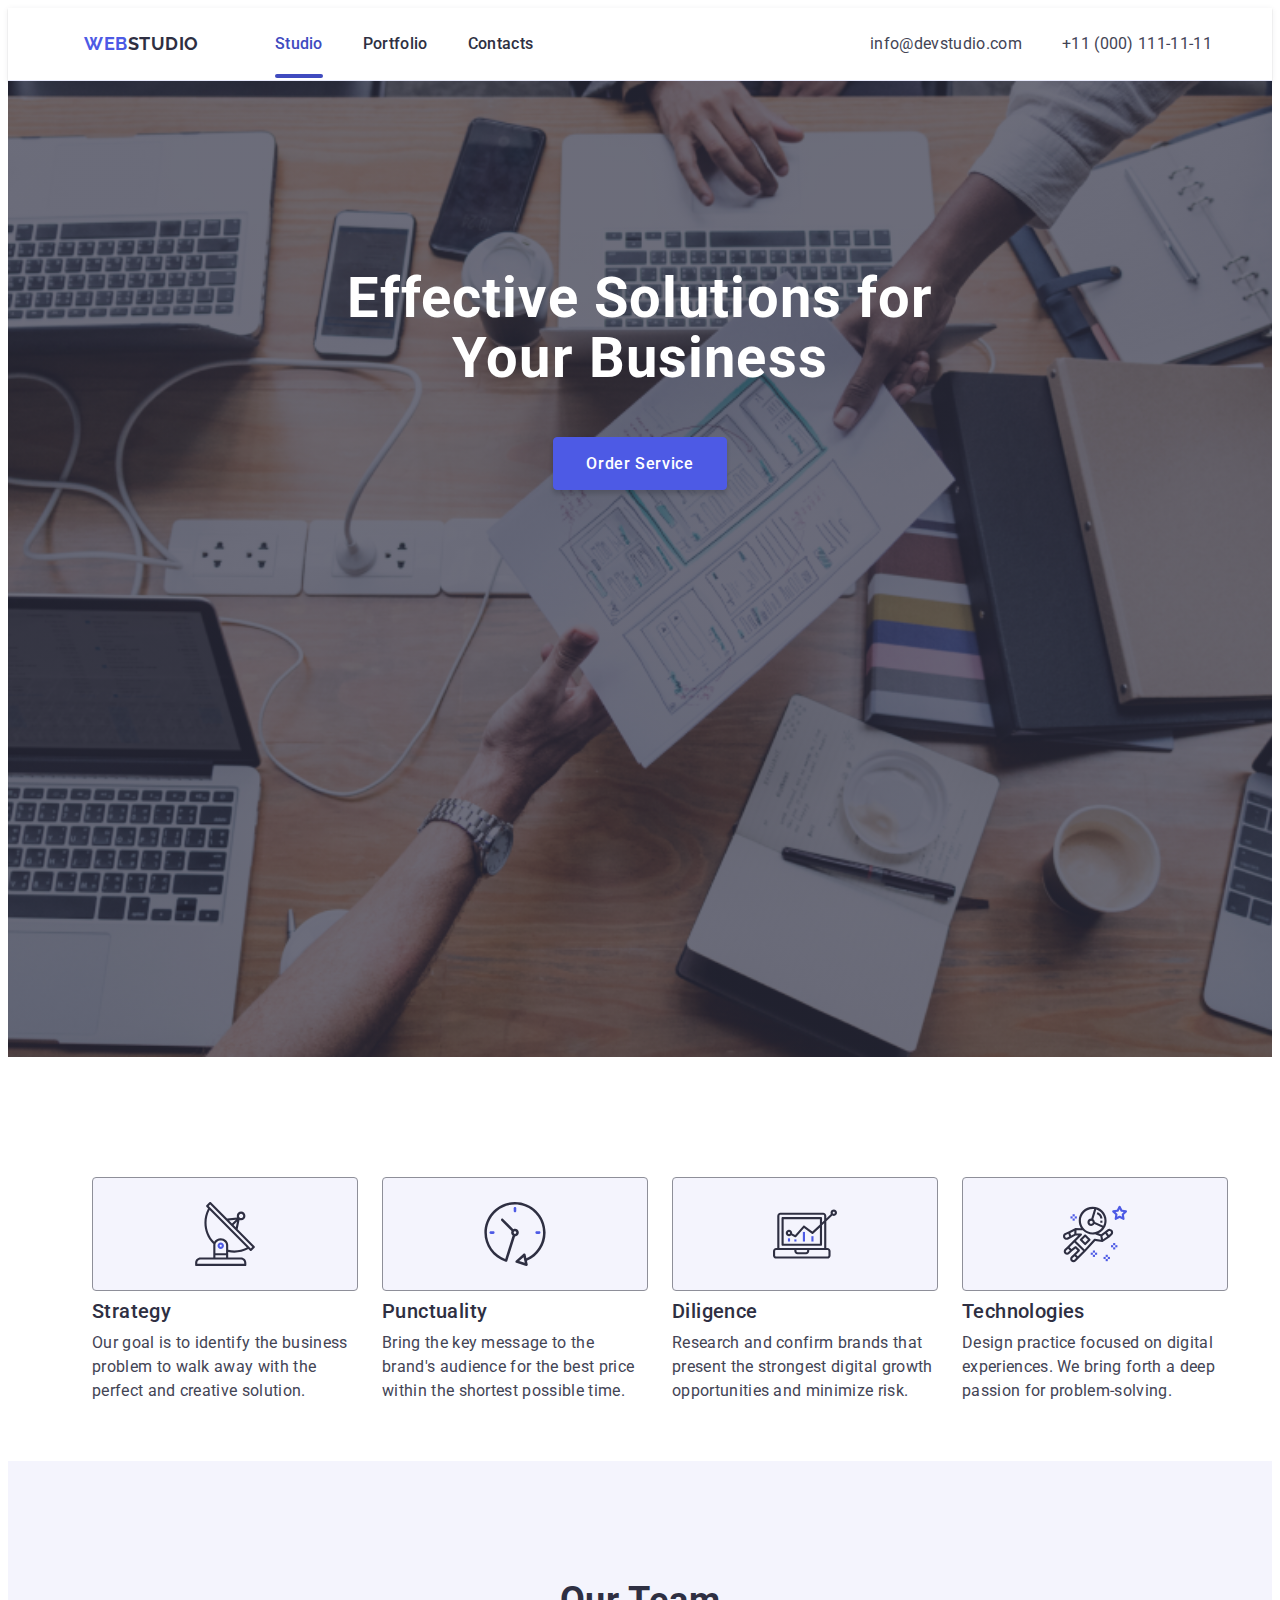
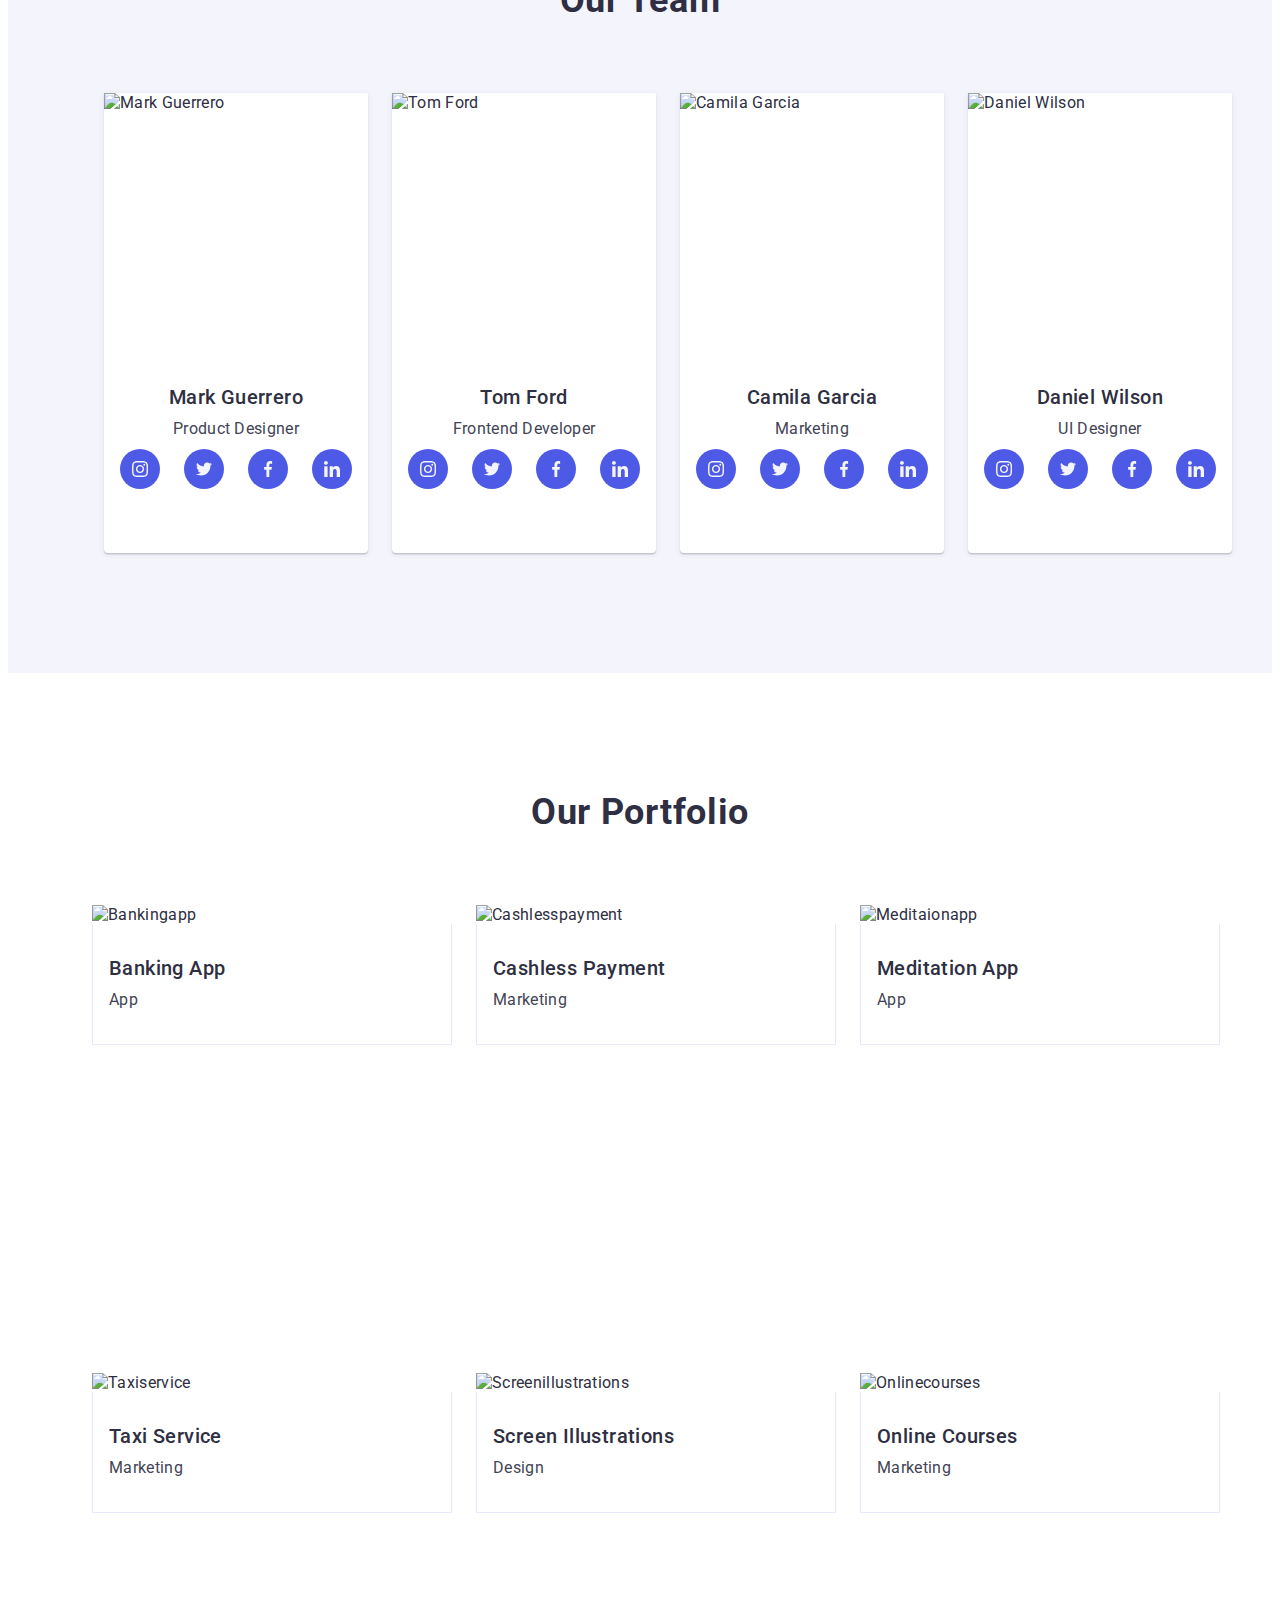
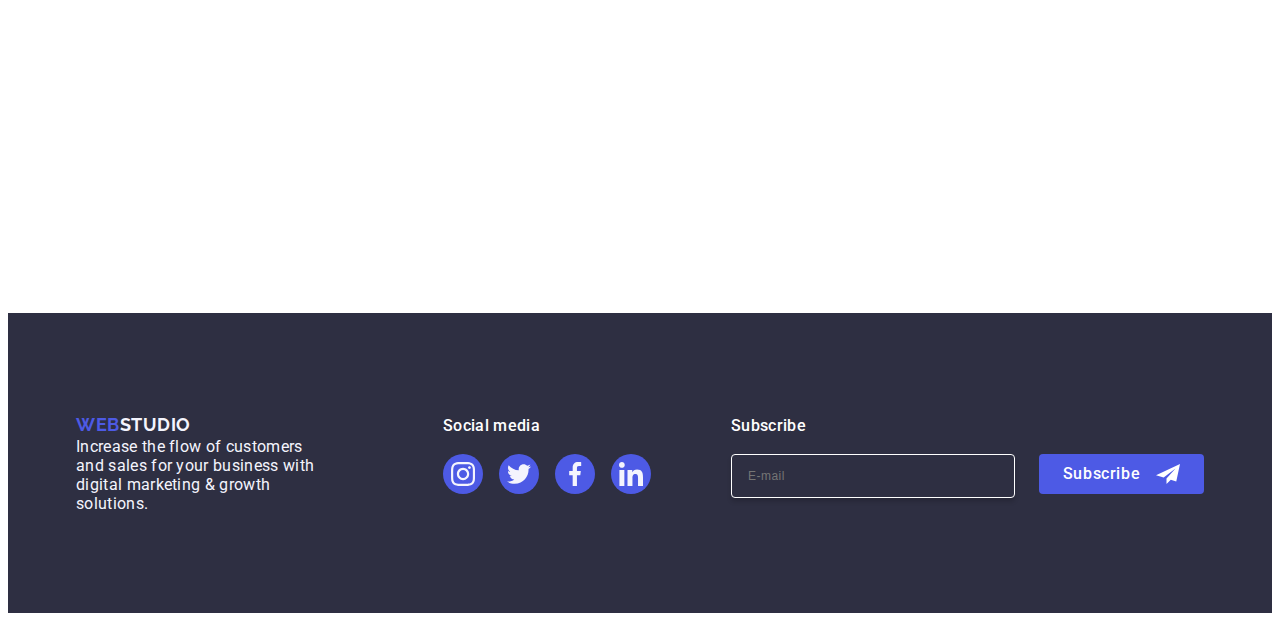
==== commit b1185594: "img" ====
--- a/index.html
+++ b/index.html
@@ -321,20 +321,17 @@
           <ul class="portfolio-list">
             <li class="portfolio-list-point">
               <div class="portfolio-img-container">
-
                 <picture>
-                  <source>
-                  <source>
-                  <source>
-                  <img src="" alt="">
-                </picture>
-
-                <img
+                  <source srcset="./images/bankingapp-desk-2x.jpg 2x, ./images/bankingapp-desk-1x.jpg 1x " media="(min-width: 1200px)">
+                  <source srcset="./images/bankingapp-tab-2x.jpg 2x, ./images/bankingapp-tab-1x.jpg 1x " media="(min-width: 768px)">
+                  <source srcset="./images/bankingapp-mob-2x.jpg 2x, ./images/bankingapp-mob-1x.jpg 1x " media="(min-width: 350px)">
+                  <img
                   class="portfolio-foto"
                   src="./images/portfolio/bankingapp.jpg"
                   alt="Bankingapp"
                   width="360"
                 />
+                </picture>
                 <p class="portfolio-img-container-text">
                   14 Stylish and User-Friendly App Design Concepts · Task
                   Manager App · Calorie Tracker App · Exotic Fruit Ecommerce App
@@ -348,12 +345,17 @@
             </li>
             <li class="portfolio-list-point">
               <div class="portfolio-img-container">
-                <img
+                <picture>
+                  <source srcset="./images/cashlesspayment-desk-2x.jpg 2x, ./images/cashlesspayment-desk-1x.jpg 1x " media="(min-width: 1200px)">
+                  <source srcset="./images/cashlesspayment-tab-2x.jpg 2x, ./images/cashlesspayment-tab-1x.jpg 1x " media="(min-width: 768px)">
+                  <source srcset="./images/cashlesspayment-mob-2x.jpg 2x, ./images/cashlesspayment-mob-1x.jpg 1x " media="(min-width: 350px)">
+                  <img
                   class="portfolio-foto"
                   src="./images/portfolio/cashlesspayment.jpg"
                   alt="Cashlesspayment"
                   width="360"
                 />
+                </picture>
                 <p class="portfolio-img-container-text">
                   14 Stylish and User-Friendly App Design Concepts · Task
                   Manager App · Calorie Tracker App · Exotic Fruit Ecommerce App
@@ -367,12 +369,17 @@
             </li>
             <li class="portfolio-list-point">
               <div class="portfolio-img-container">
-                <img
+                <picture>
+                  <source srcset="./images/meditaionapp-desk-2x.jpg 2x, ./images/meditaionapp-desk-1x.jpg 1x " media="(min-width: 1200px)">
+                  <source srcset="./images/meditaionapp-tab-2x.jpg 2x, ./images/meditaionapp-tab-1x.jpg 1x " media="(min-width: 768px)">
+                  <source srcset="./images/meditaionapp-mob-2x.jpg 2x, ./images/meditaionapp-mob-1x.jpg 1x " media="(min-width: 350px)">
+                  <img
                   class="portfolio-foto"
                   src="./images/portfolio/meditaionapp.jpg"
                   alt="Meditaionapp"
                   width="360"
                 />
+                </picture>
                 <p class="portfolio-img-container-text">
                   14 Stylish and User-Friendly App Design Concepts · Task
                   Manager App · Calorie Tracker App · Exotic Fruit Ecommerce App
@@ -386,12 +393,17 @@
             </li>
             <li class="portfolio-list-point">
               <div class="portfolio-img-container">
-                <img
+                <picture>
+                  <source srcset="./images/taxiservice-desk-2x.jpg 2x, ./images/taxiservice-desk-1x.jpg 1x " media="(min-width: 1200px)">
+                  <source srcset="./images/taxiservice-tab-2x.jpg 2x, ./images/taxiservice-tab-1x.jpg 1x " media="(min-width: 768px)">
+                  <source srcset="./images/taxiservice-mob-2x.jpg 2x, ./images/taxiservice-mob-1x.jpg 1x " media="(min-width: 350px)">
+                  <img
                   class="portfolio-foto"
                   src="./images/portfolio/taxiservice.jpg"
                   alt="Taxiservice"
                   width="360"
                 />
+                </picture>
                 <p class="portfolio-img-container-text">
                   14 Stylish and User-Friendly App Design Concepts · Task
                   Manager App · Calorie Tracker App · Exotic Fruit Ecommerce App
@@ -405,12 +417,17 @@
             </li>
             <li class="portfolio-list-point">
               <div class="portfolio-img-container">
-                <img
+                <picture>
+                  <source srcset="./images/screenillustrations-desk-2x.jpg 2x, ./images/screenillustrations-desk-1x.jpg 1x " media="(min-width: 1200px)">
+                  <source srcset="./images/screenillustrations-tab-2x.jpg 2x, ./images/screenillustrations-tab-1x.jpg 1x " media="(min-width: 768px)">
+                  <source srcset="./images/screenillustrations-mob-2x.jpg 2x, ./images/screenillustrations-mob-1x.jpg 1x " media="(min-width: 350px)">
+                  <img
                   class="portfolio-foto"
                   src="./images/portfolio/screenillustrations.jpg"
                   alt="Screenillustrations"
                   width="360"
                 />
+                </picture>
                 <p class="portfolio-img-container-text">
                   14 Stylish and User-Friendly App Design Concepts · Task
                   Manager App · Calorie Tracker App · Exotic Fruit Ecommerce App
@@ -424,12 +441,17 @@
             </li>
             <li class="portfolio-list-point">
               <div class="portfolio-img-container">
-                <img
+                <picture>
+                  <source srcset="./images/onlinecourses-desk-2x.jpg 2x, ./images/onlinecourses-desk-1x.jpg 1x " media="(min-width: 1200px)">
+                  <source srcset="./images/onlinecourses-tab-2x.jpg 2x, ./images/onlinecourses-tab-1x.jpg 1x " media="(min-width: 768px)">
+                  <source srcset="./images/onlinecourses-mob-2x.jpg 2x, ./images/onlinecourses-mob-1x.jpg 1x " media="(min-width: 350px)">
+                  <img
                   class="portfolio-foto"
                   src="./images/portfolio/onlinecourses.jpg"
                   alt="Onlinecourses"
                   width="360"
                 />
+                </picture>
                 <p class="portfolio-img-container-text">
                   14 Stylish and User-Friendly App Design Concepts · Task
                   Manager App · Calorie Tracker App · Exotic Fruit Ecommerce App
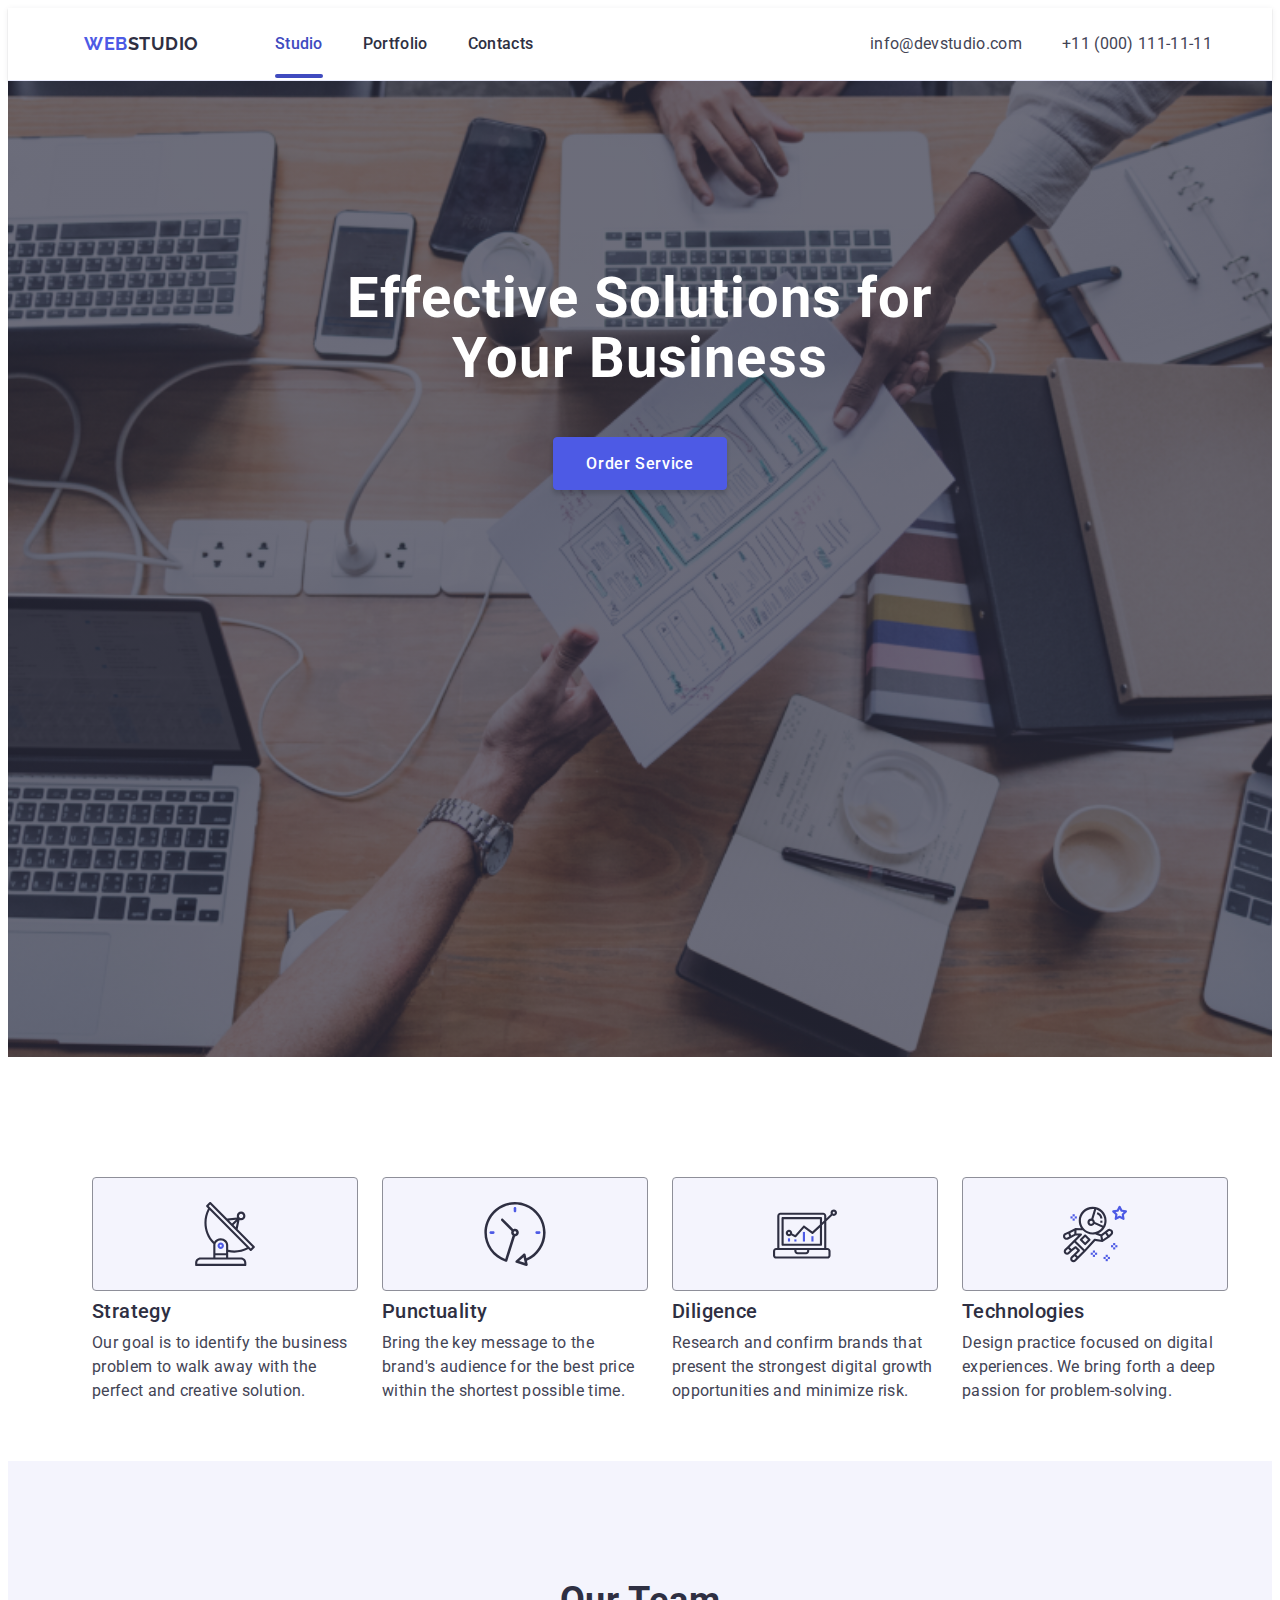
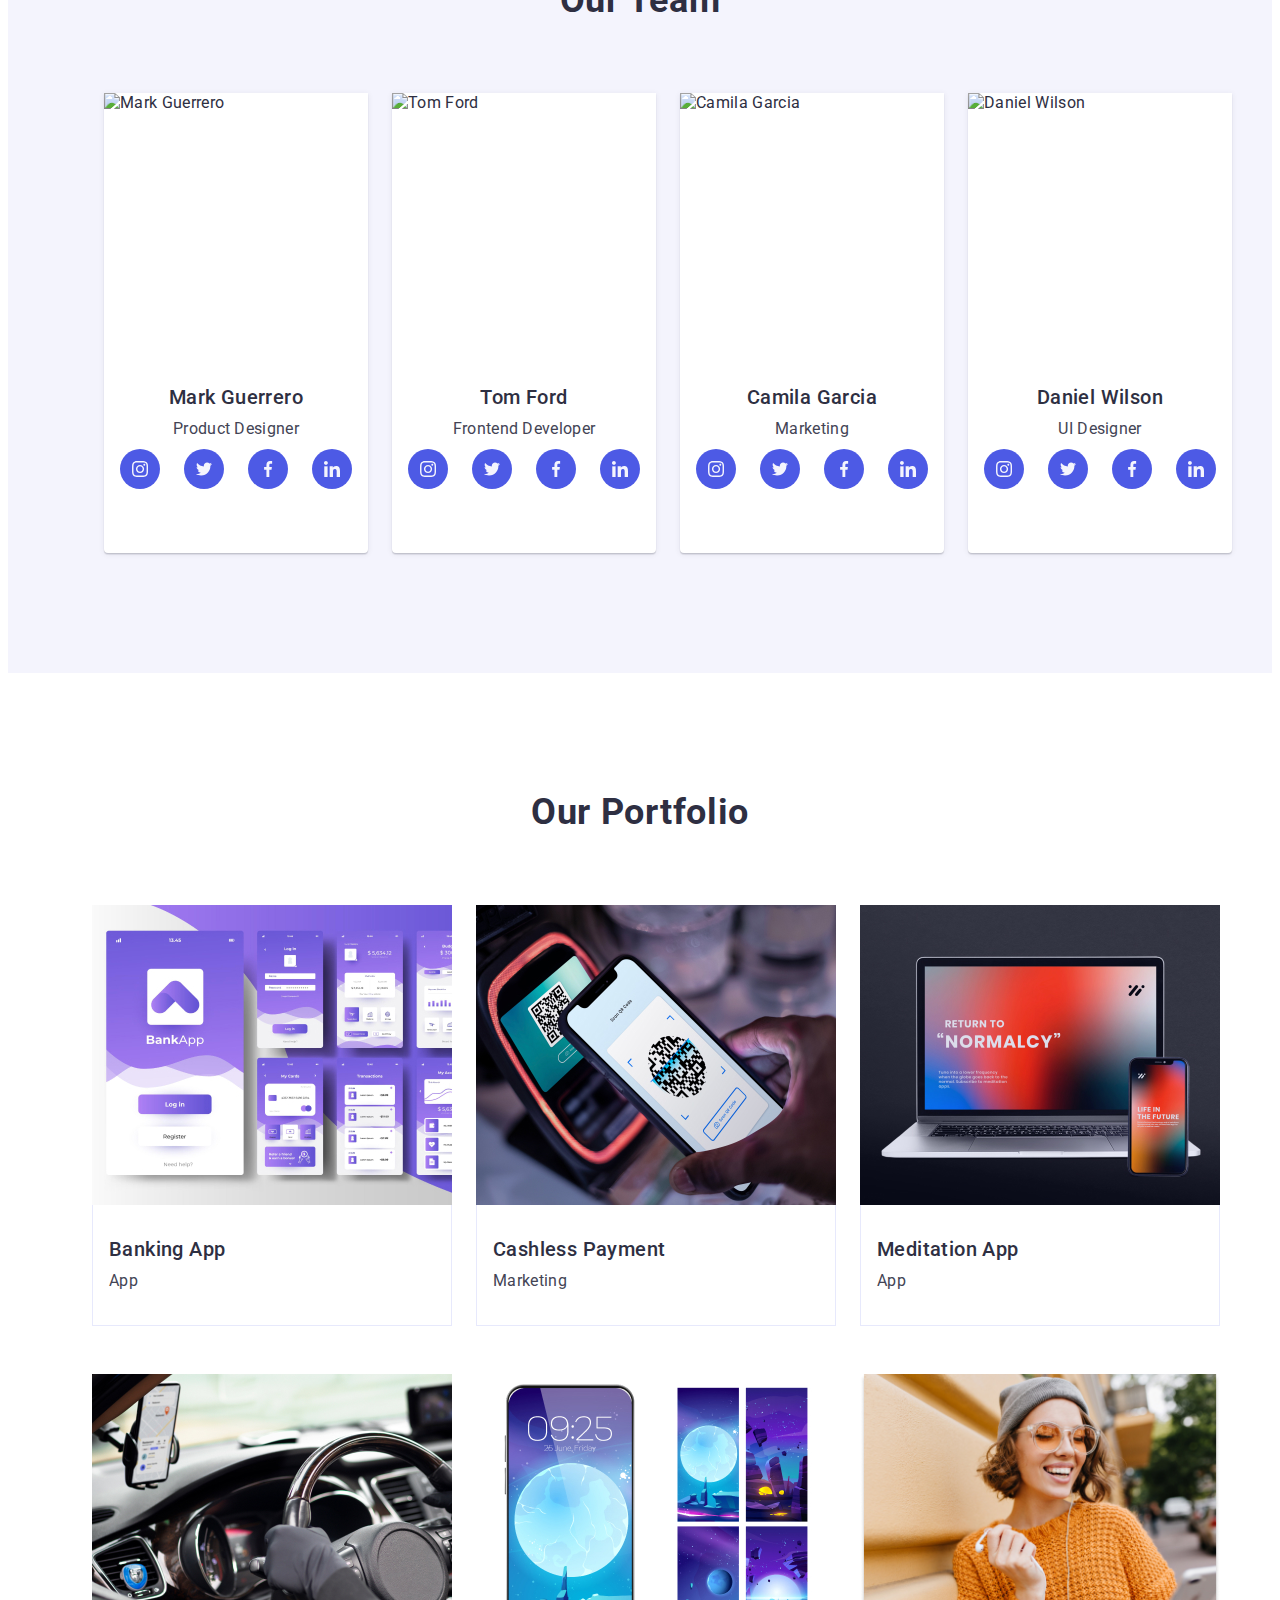
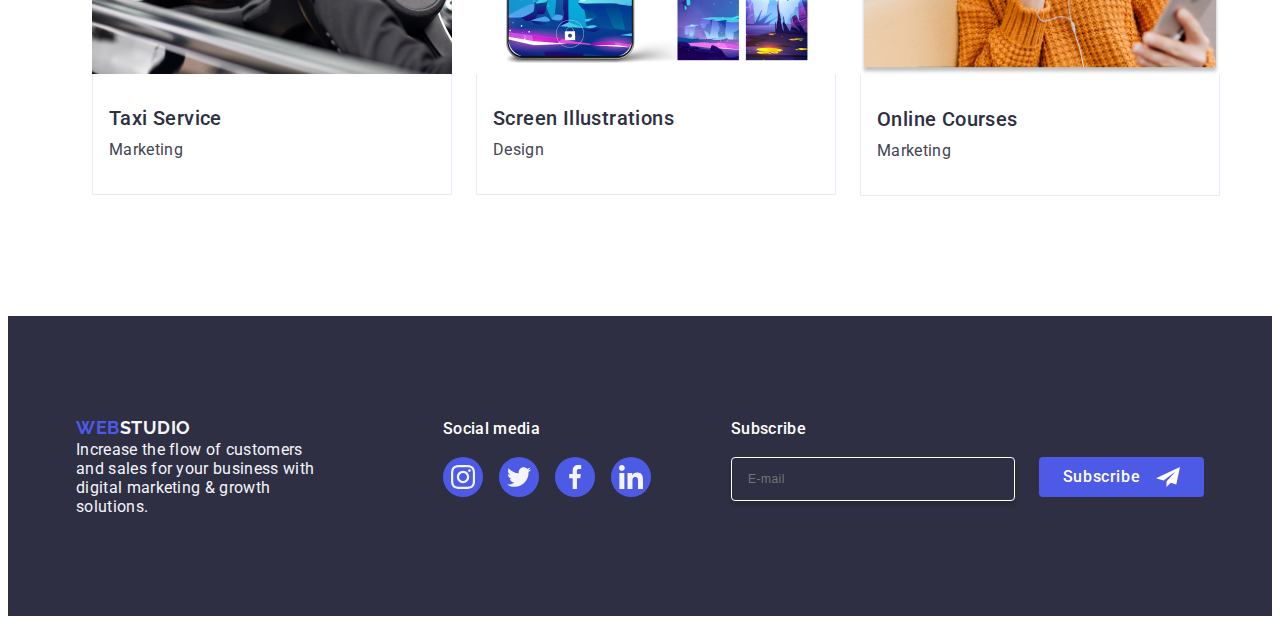
==== commit d8d7d924: "img" ====
--- a/index.html
+++ b/index.html
@@ -322,9 +322,9 @@
             <li class="portfolio-list-point">
               <div class="portfolio-img-container">
                 <picture>
-                  <source srcset="./images/bankingapp-desk-2x.jpg 2x, ./images/bankingapp-desk-1x.jpg 1x " media="(min-width: 1200px)">
-                  <source srcset="./images/bankingapp-tab-2x.jpg 2x, ./images/bankingapp-tab-1x.jpg 1x " media="(min-width: 768px)">
-                  <source srcset="./images/bankingapp-mob-2x.jpg 2x, ./images/bankingapp-mob-1x.jpg 1x " media="(min-width: 350px)">
+                  <source srcset="./images/portfolio/bankingapp-desk-2x.jpg 2x, ./images/portfolio/bankingapp-desk-1x.jpg 1x " media="(min-width: 1200px)">
+                  <source srcset="./images/portfolio/bankingapp-tab-2x.jpg 2x, ./images/portfolio/bankingapp-tab-1x.jpg 1x " media="(min-width: 768px)">
+                  <source srcset="./images/portfolio/bankingapp-mob-2x.jpg 2x, ./images/portfolio/bankingapp-mob-1x.jpg 1x " media="(min-width: 350px)">
                   <img
                   class="portfolio-foto"
                   src="./images/portfolio/bankingapp.jpg"
@@ -346,9 +346,9 @@
             <li class="portfolio-list-point">
               <div class="portfolio-img-container">
                 <picture>
-                  <source srcset="./images/cashlesspayment-desk-2x.jpg 2x, ./images/cashlesspayment-desk-1x.jpg 1x " media="(min-width: 1200px)">
-                  <source srcset="./images/cashlesspayment-tab-2x.jpg 2x, ./images/cashlesspayment-tab-1x.jpg 1x " media="(min-width: 768px)">
-                  <source srcset="./images/cashlesspayment-mob-2x.jpg 2x, ./images/cashlesspayment-mob-1x.jpg 1x " media="(min-width: 350px)">
+                  <source srcset="./images/portfolio/cashlesspayment-desk-2x.jpg 2x, ./images/portfolio/cashlesspayment-desk-1x.jpg 1x " media="(min-width: 1200px)">
+                  <source srcset="./images/portfolio/cashlesspayment-tab-2x.jpg 2x, ./images/portfolio/cashlesspayment-tab-1x.jpg 1x " media="(min-width: 768px)">
+                  <source srcset="./images/portfolio/cashlesspayment-mob-2x.jpg 2x, ./images/portfolio/cashlesspayment-mob-1x.jpg 1x " media="(min-width: 350px)">
                   <img
                   class="portfolio-foto"
                   src="./images/portfolio/cashlesspayment.jpg"
@@ -370,9 +370,9 @@
             <li class="portfolio-list-point">
               <div class="portfolio-img-container">
                 <picture>
-                  <source srcset="./images/meditaionapp-desk-2x.jpg 2x, ./images/meditaionapp-desk-1x.jpg 1x " media="(min-width: 1200px)">
-                  <source srcset="./images/meditaionapp-tab-2x.jpg 2x, ./images/meditaionapp-tab-1x.jpg 1x " media="(min-width: 768px)">
-                  <source srcset="./images/meditaionapp-mob-2x.jpg 2x, ./images/meditaionapp-mob-1x.jpg 1x " media="(min-width: 350px)">
+                  <source srcset="./images/portfolio/meditationapp-desk-2x.jpg 2x, ./images/portfolio/meditationapp-desk-1x.jpg 1x " media="(min-width: 1200px)">
+                  <source srcset="./images/portfolio/meditationapp-tab-2x.jpg 2x, ./images/portfolio/meditationapp-tab-1x.jpg 1x " media="(min-width: 768px)">
+                  <source srcset="./images/portfolio/meditationapp-mob-2x.jpg 2x, ./images/portfolio/meditationapp-mob-1x.jpg 1x " media="(min-width: 350px)">
                   <img
                   class="portfolio-foto"
                   src="./images/portfolio/meditaionapp.jpg"
@@ -394,9 +394,9 @@
             <li class="portfolio-list-point">
               <div class="portfolio-img-container">
                 <picture>
-                  <source srcset="./images/taxiservice-desk-2x.jpg 2x, ./images/taxiservice-desk-1x.jpg 1x " media="(min-width: 1200px)">
-                  <source srcset="./images/taxiservice-tab-2x.jpg 2x, ./images/taxiservice-tab-1x.jpg 1x " media="(min-width: 768px)">
-                  <source srcset="./images/taxiservice-mob-2x.jpg 2x, ./images/taxiservice-mob-1x.jpg 1x " media="(min-width: 350px)">
+                  <source srcset="./images/portfolio/taxiservice-desk-2x.jpg 2x, ./images/portfolio/taxiservice-desk-1x.jpg 1x " media="(min-width: 1200px)">
+                  <source srcset="./images/portfolio/taxiservice-tab-2x.jpg 2x, ./images/portfolio/taxiservice-tab-1x.jpg 1x " media="(min-width: 768px)">
+                  <source srcset="./images/portfolio/taxiservice-mob-2x.jpg 2x, ./images/portfolio/taxiservice-mob-1x.jpg 1x " media="(min-width: 350px)">
                   <img
                   class="portfolio-foto"
                   src="./images/portfolio/taxiservice.jpg"
@@ -418,9 +418,9 @@
             <li class="portfolio-list-point">
               <div class="portfolio-img-container">
                 <picture>
-                  <source srcset="./images/screenillustrations-desk-2x.jpg 2x, ./images/screenillustrations-desk-1x.jpg 1x " media="(min-width: 1200px)">
-                  <source srcset="./images/screenillustrations-tab-2x.jpg 2x, ./images/screenillustrations-tab-1x.jpg 1x " media="(min-width: 768px)">
-                  <source srcset="./images/screenillustrations-mob-2x.jpg 2x, ./images/screenillustrations-mob-1x.jpg 1x " media="(min-width: 350px)">
+                  <source srcset="./images/portfolio/screenillustrations-desk-2x.jpg 2x, ./images/portfolio/screenillustrations-desk-1x.jpg 1x " media="(min-width: 1200px)">
+                  <source srcset="./images/portfolio/screenillustrations-tab-2x.jpg 2x, ./images/portfolio/screenillustrations-tab-1x.jpg 1x " media="(min-width: 768px)">
+                  <source srcset="./images/portfolio/screenillustrations-mob-2x.jpg 2x, ./images/portfolio/screenillustrations-mob-1x.jpg 1x " media="(min-width: 350px)">
                   <img
                   class="portfolio-foto"
                   src="./images/portfolio/screenillustrations.jpg"
@@ -442,9 +442,9 @@
             <li class="portfolio-list-point">
               <div class="portfolio-img-container">
                 <picture>
-                  <source srcset="./images/onlinecourses-desk-2x.jpg 2x, ./images/onlinecourses-desk-1x.jpg 1x " media="(min-width: 1200px)">
-                  <source srcset="./images/onlinecourses-tab-2x.jpg 2x, ./images/onlinecourses-tab-1x.jpg 1x " media="(min-width: 768px)">
-                  <source srcset="./images/onlinecourses-mob-2x.jpg 2x, ./images/onlinecourses-mob-1x.jpg 1x " media="(min-width: 350px)">
+                  <source srcset="./images/portfolio/onlinecourses-desk-2x.jpg 2x, ./images/portfolio/onlinecourses-desk-1x.jpg 1x " media="(min-width: 1200px)">
+                  <source srcset="./images/portfolio/onlinecourses-tab-2x.jpg 2x, ./images/portfolio/onlinecourses-tab-1x.jpg 1x " media="(min-width: 768px)">
+                  <source srcset="./images/portfolio/onlinecourses-mob-2x.jpg 2x, ./images/portfolio/onlinecourses-mob-1x.jpg 1x " media="(min-width: 350px)">
                   <img
                   class="portfolio-foto"
                   src="./images/portfolio/onlinecourses.jpg"
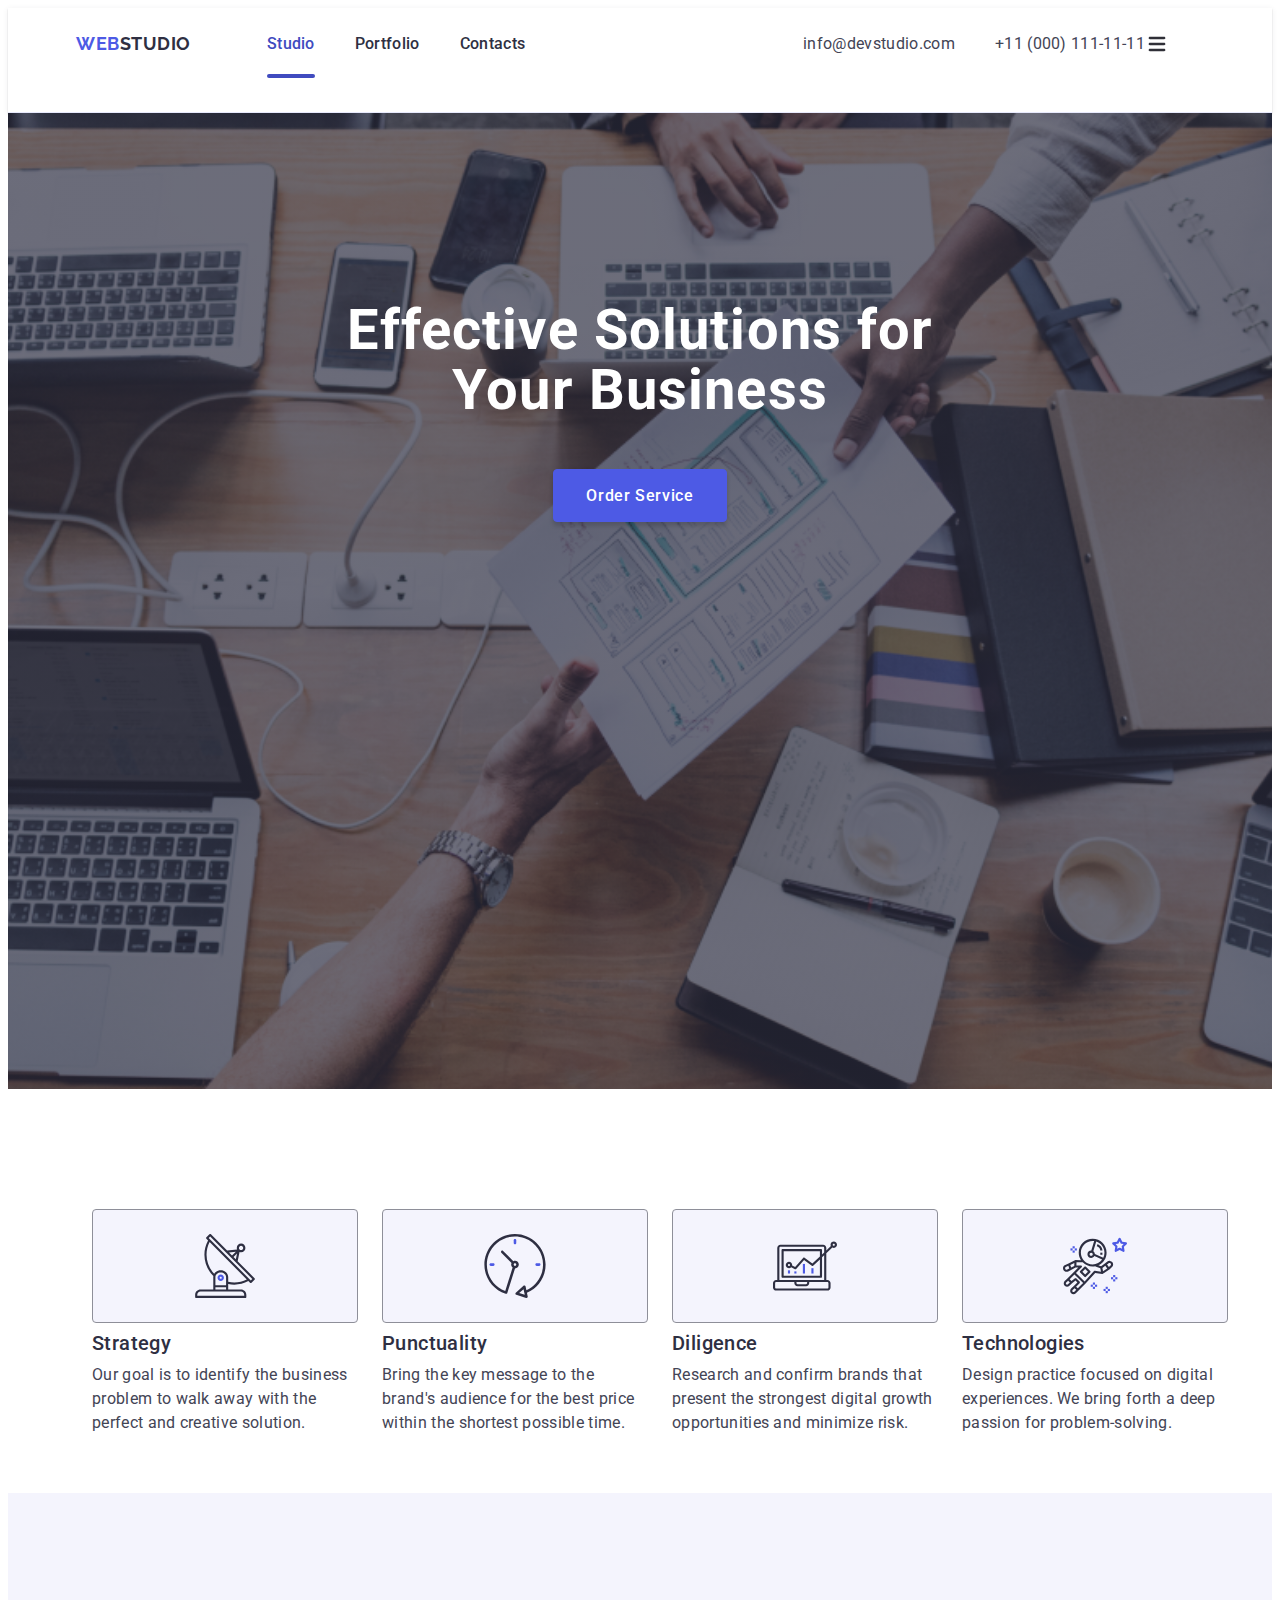
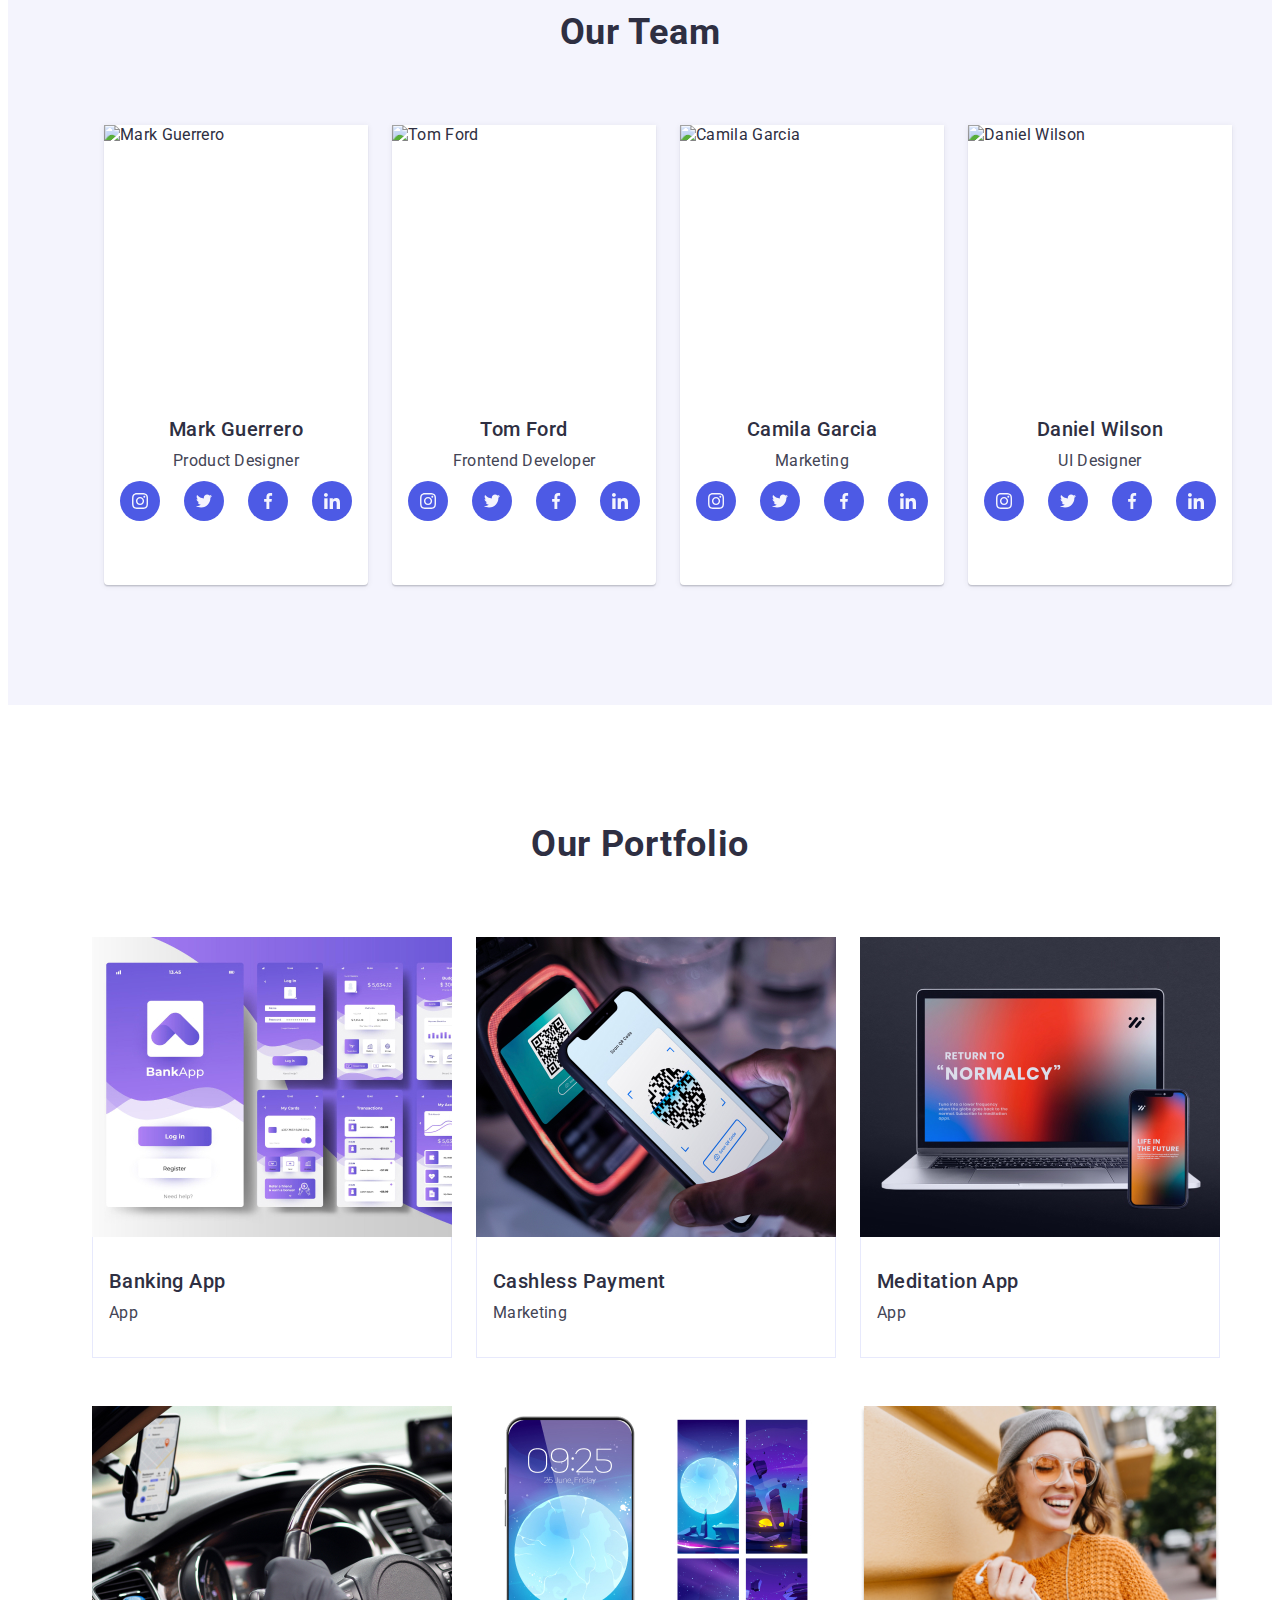
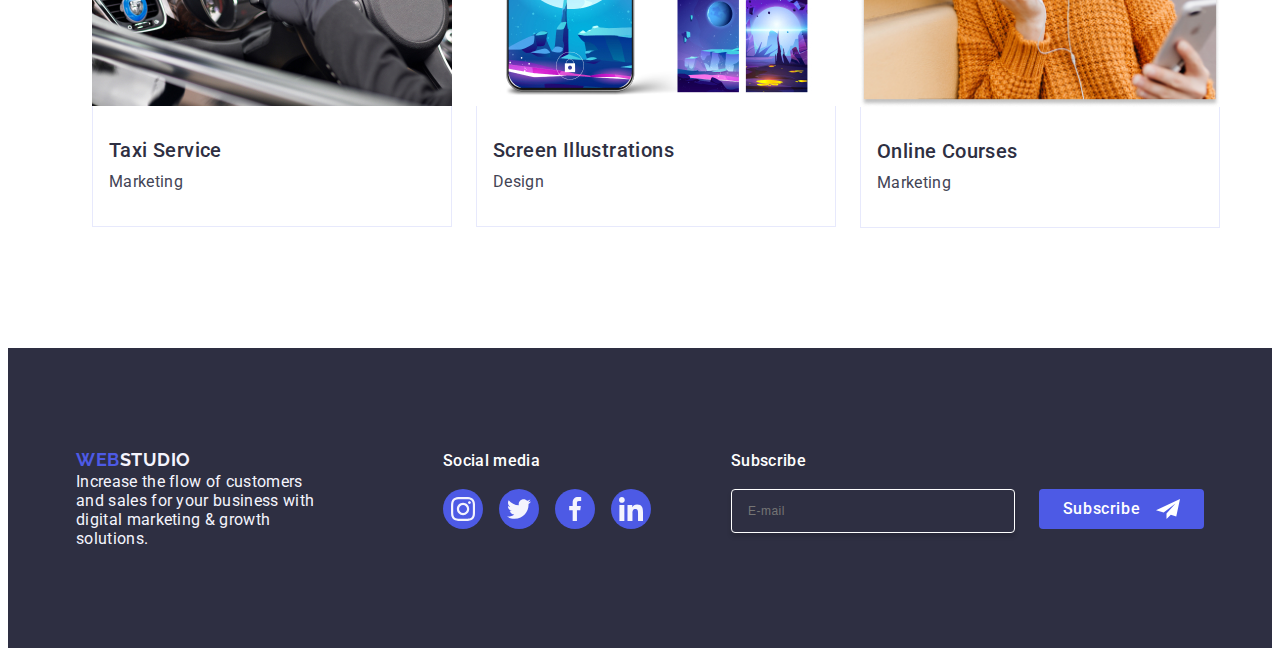
==== commit e77659ad: "nav" ====
--- a/index.html
+++ b/index.html
@@ -15,12 +15,9 @@
     />
     <link rel="stylesheet" href="./css/styles.css" />
     <title>WEBSTUDIO</title>
-    <link rel="preconnect" href="https://fonts.googleapis.com" />
-    <link rel="preconnect" href="https://fonts.gstatic.com" crossorigin />
-    <link
-      href="https://fonts.googleapis.com/css2?family=Raleway:wght@700;&family=Roboto:wght@400;500;700;&display=swap"
-      rel="stylesheet"
-    />
+    <link rel="preconnect" href="https://fonts.googleapis.com">
+    <link rel="preconnect" href="https://fonts.gstatic.com" crossorigin>
+    <link href="https://fonts.googleapis.com/css2?family=Raleway:wght@700&family=Roboto:wght@400;500;700&display=swap" rel="stylesheet">
   </head>
   <body>
     <!-- header -->
@@ -59,6 +56,11 @@
             </li>
           </ul>
         </address>
+          <button class="header-nav-bttn" type="button">
+            <svg class="header-nav-icon" width="24" height="24">
+              <use href="./images/icons.svg#icon-heroicons-solid_menu"></use>
+            </svg>  
+          </button>
       </div>
     </header>
 
@@ -327,7 +329,7 @@
                   <source srcset="./images/portfolio/bankingapp-mob-2x.jpg 2x, ./images/portfolio/bankingapp-mob-1x.jpg 1x " media="(min-width: 350px)">
                   <img
                   class="portfolio-foto"
-                  src="./images/portfolio/bankingapp.jpg"
+                  src="./images/portfolio/bankingapp-tab-1x.jpg"
                   alt="Bankingapp"
                   width="360"
                 />
@@ -351,7 +353,7 @@
                   <source srcset="./images/portfolio/cashlesspayment-mob-2x.jpg 2x, ./images/portfolio/cashlesspayment-mob-1x.jpg 1x " media="(min-width: 350px)">
                   <img
                   class="portfolio-foto"
-                  src="./images/portfolio/cashlesspayment.jpg"
+                  src="./images/portfolio/cashlesspayment-tab-1x.jpg"
                   alt="Cashlesspayment"
                   width="360"
                 />
@@ -375,7 +377,7 @@
                   <source srcset="./images/portfolio/meditationapp-mob-2x.jpg 2x, ./images/portfolio/meditationapp-mob-1x.jpg 1x " media="(min-width: 350px)">
                   <img
                   class="portfolio-foto"
-                  src="./images/portfolio/meditaionapp.jpg"
+                  src="./images/portfolio/meditationapp-tab-1x.jpg"
                   alt="Meditaionapp"
                   width="360"
                 />
@@ -399,7 +401,7 @@
                   <source srcset="./images/portfolio/taxiservice-mob-2x.jpg 2x, ./images/portfolio/taxiservice-mob-1x.jpg 1x " media="(min-width: 350px)">
                   <img
                   class="portfolio-foto"
-                  src="./images/portfolio/taxiservice.jpg"
+                  src="./images/portfolio/taxiservice-tab-1x.jpg"
                   alt="Taxiservice"
                   width="360"
                 />
@@ -423,7 +425,7 @@
                   <source srcset="./images/portfolio/screenillustrations-mob-2x.jpg 2x, ./images/portfolio/screenillustrations-mob-1x.jpg 1x " media="(min-width: 350px)">
                   <img
                   class="portfolio-foto"
-                  src="./images/portfolio/screenillustrations.jpg"
+                  src="./images/portfolio/screenillustrations-tab-1x.jpg"
                   alt="Screenillustrations"
                   width="360"
                 />
@@ -447,7 +449,7 @@
                   <source srcset="./images/portfolio/onlinecourses-mob-2x.jpg 2x, ./images/portfolio/onlinecourses-mob-1x.jpg 1x " media="(min-width: 350px)">
                   <img
                   class="portfolio-foto"
-                  src="./images/portfolio/onlinecourses.jpg"
+                  src="./images/portfolio/onlinecourses-tab-1x.jpg"
                   alt="Onlinecourses"
                   width="360"
                 />
--- a/css/styles.css
+++ b/css/styles.css
@@ -76,9 +76,11 @@
 /* _______________________ HEADER __________________________*/
 
 .header {
+  min-height: 56px;
   padding-top: 16px;
   padding-bottom: 16px;
   padding-left: 16px;
+  padding-right: 16px;
   border-bottom: 1px solid var(--accent-color);
   box-shadow:0px 2px 1px rgba(46, 47, 66, 0.08), 0px 1px 1px rgba(46, 47, 66, 0.16), 0px 1px 6px rgba(46, 47, 66, 0.08); 
 }
@@ -103,11 +105,11 @@
 }
 
 .header-list {
-  display: flex;
+ /* display: flex;
+*/
+  display: none;
   gap: 40px;
 }
-
-
 
 .logo,
 .logo-web {
@@ -175,7 +177,7 @@
 
 .header-address-list{
   list-style-type:none;
-  display: flex;
+  display: none;
   gap: 40px;
 }
 
@@ -194,6 +196,27 @@
 
 .header-mail {
   margin-right: 40px;
+}
+.header-nav-bttn {
+  width: 24px;
+  height: 24px;
+  color: transparent;
+  border: none; 
+  background-color: transparent;
+  align-items: center;
+  text-align: center;
+  margin-right: 35px;
+  padding: 0 0 0 0;
+}
+
+.header-nav-icon {
+  fill: #2F2F37;
+}
+
+.header-nav-icon:hover,
+.header-nav-icon:focus,
+.header-nav-icon:active {
+  fill: #404bbf; 
 }
 
 /* _______________________ MAIN __________________________*/
@@ -211,7 +234,7 @@
   margin: 0 auto;
 }
 
-@media screen and (min-device-pixel-ratio: 2), 
+@media screen and (-webkit-min-device-pixel-ratio: 2), 
 (min-resolution: 192dpi), 
 (min-resolution: 2dppx) {
   .main-title {
@@ -1093,6 +1116,14 @@
       box-shadow:0px 2px 1px rgba(46, 47, 66, 0.08), 0px 1px 1px rgba(46, 47, 66, 0.16), 0px 1px 6px rgba(46, 47, 66, 0.08); 
     }
 
+    .header-list {
+      display: flex;
+    }
+
+    .header-address-list{
+      display: flex;
+    }
+
     .main-title {
       padding-top: 112px;
       padding-bottom: 112px;
@@ -1105,7 +1136,7 @@
       height: 436px;
     }
 
-    @media screen and (min-device-pixel-ratio: 2), 
+    @media screen and (-webkit-min-device-pixel-ratio: 2), 
     (min-resolution: 192dpi), 
     (min-resolution: 2dppx) {
       .main-title {
@@ -1221,6 +1252,14 @@
       border-bottom: 1px solid var(--accent-color);
       box-shadow:0px 2px 1px rgba(46, 47, 66, 0.08), 0px 1px 1px rgba(46, 47, 66, 0.16), 0px 1px 6px rgba(46, 47, 66, 0.08); 
     }
+  
+    .header-list {
+      display: flex;
+    }
+
+    .header-address-list{
+      display: flex;
+    }
 
     .container { 
       width: 1128px;
@@ -1239,7 +1278,7 @@
       margin: 0 auto;
     }
 
-    @media screen and (min-device-pixel-ratio: 2), 
+    @media screen and (-webkit-min-device-pixel-ratio: 2), 
     (min-resolution: 192dpi), 
     (min-resolution: 2dppx) {
       .main-title {
